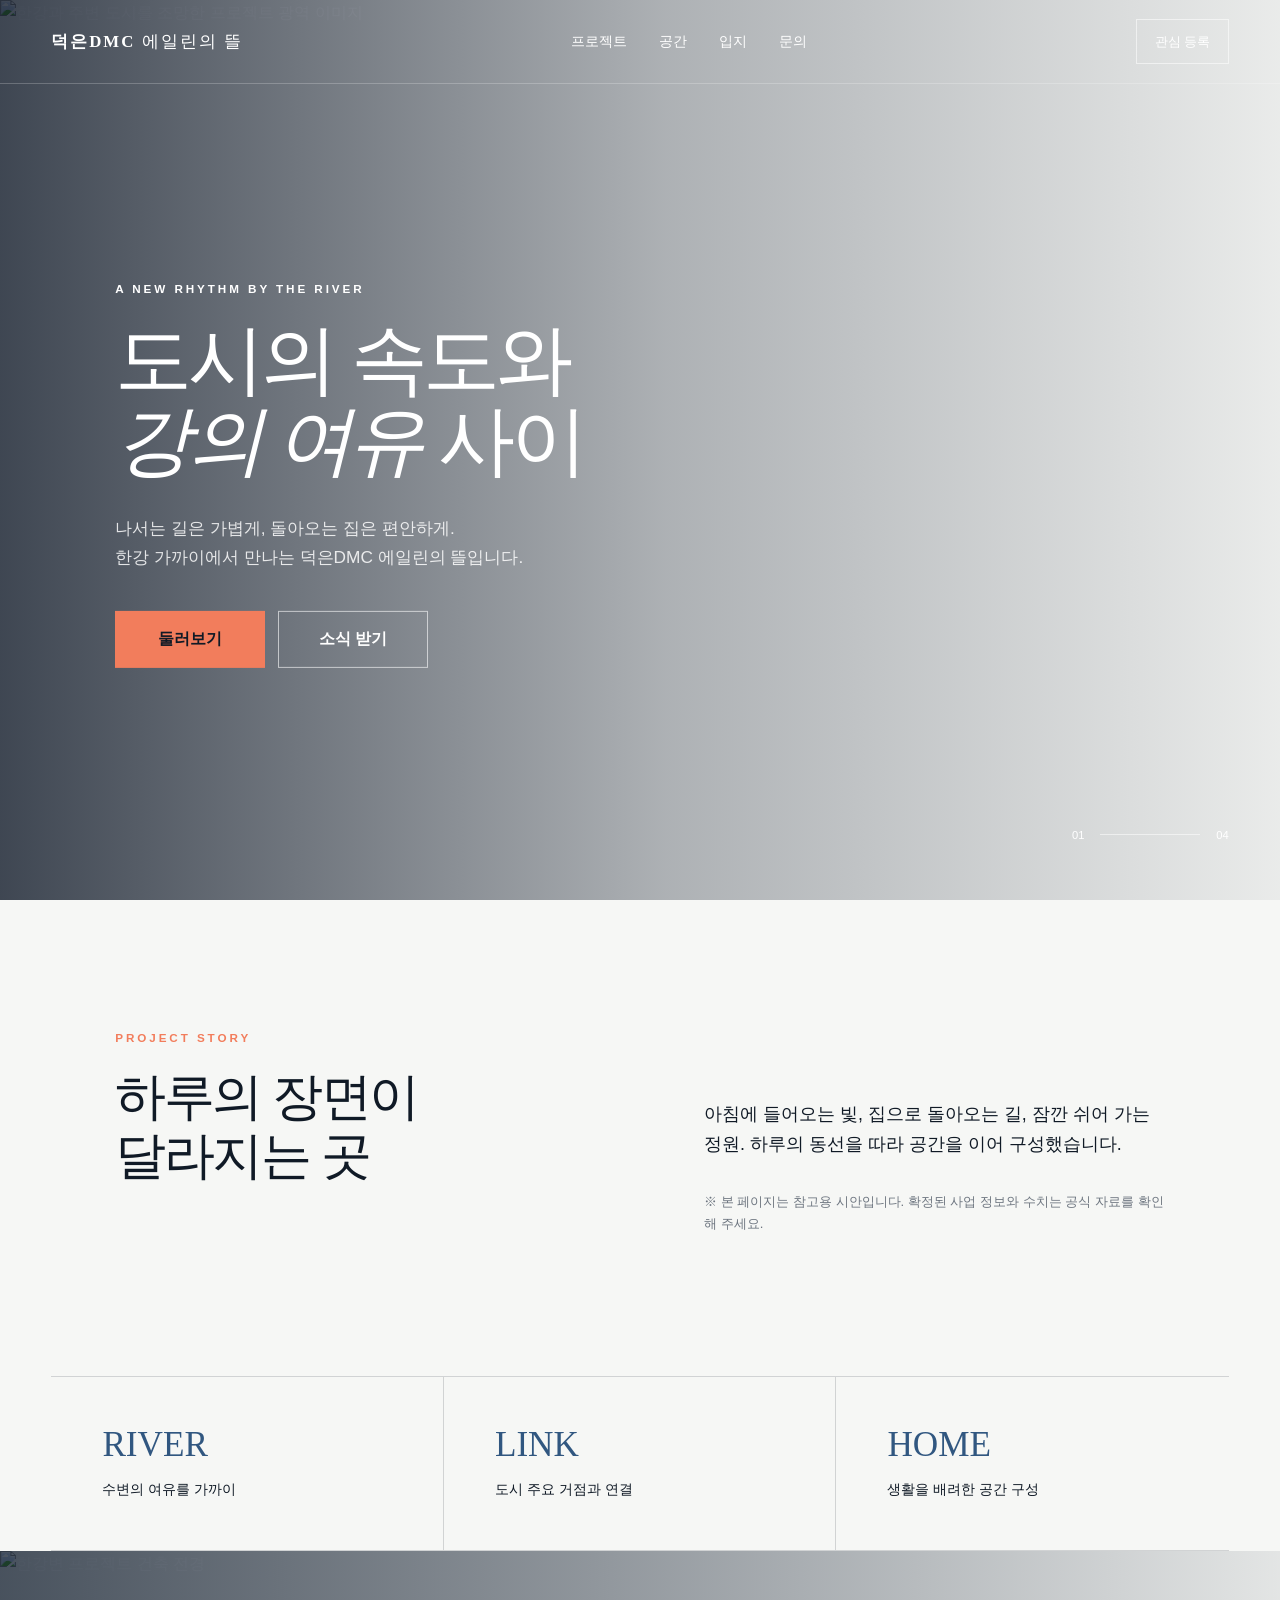
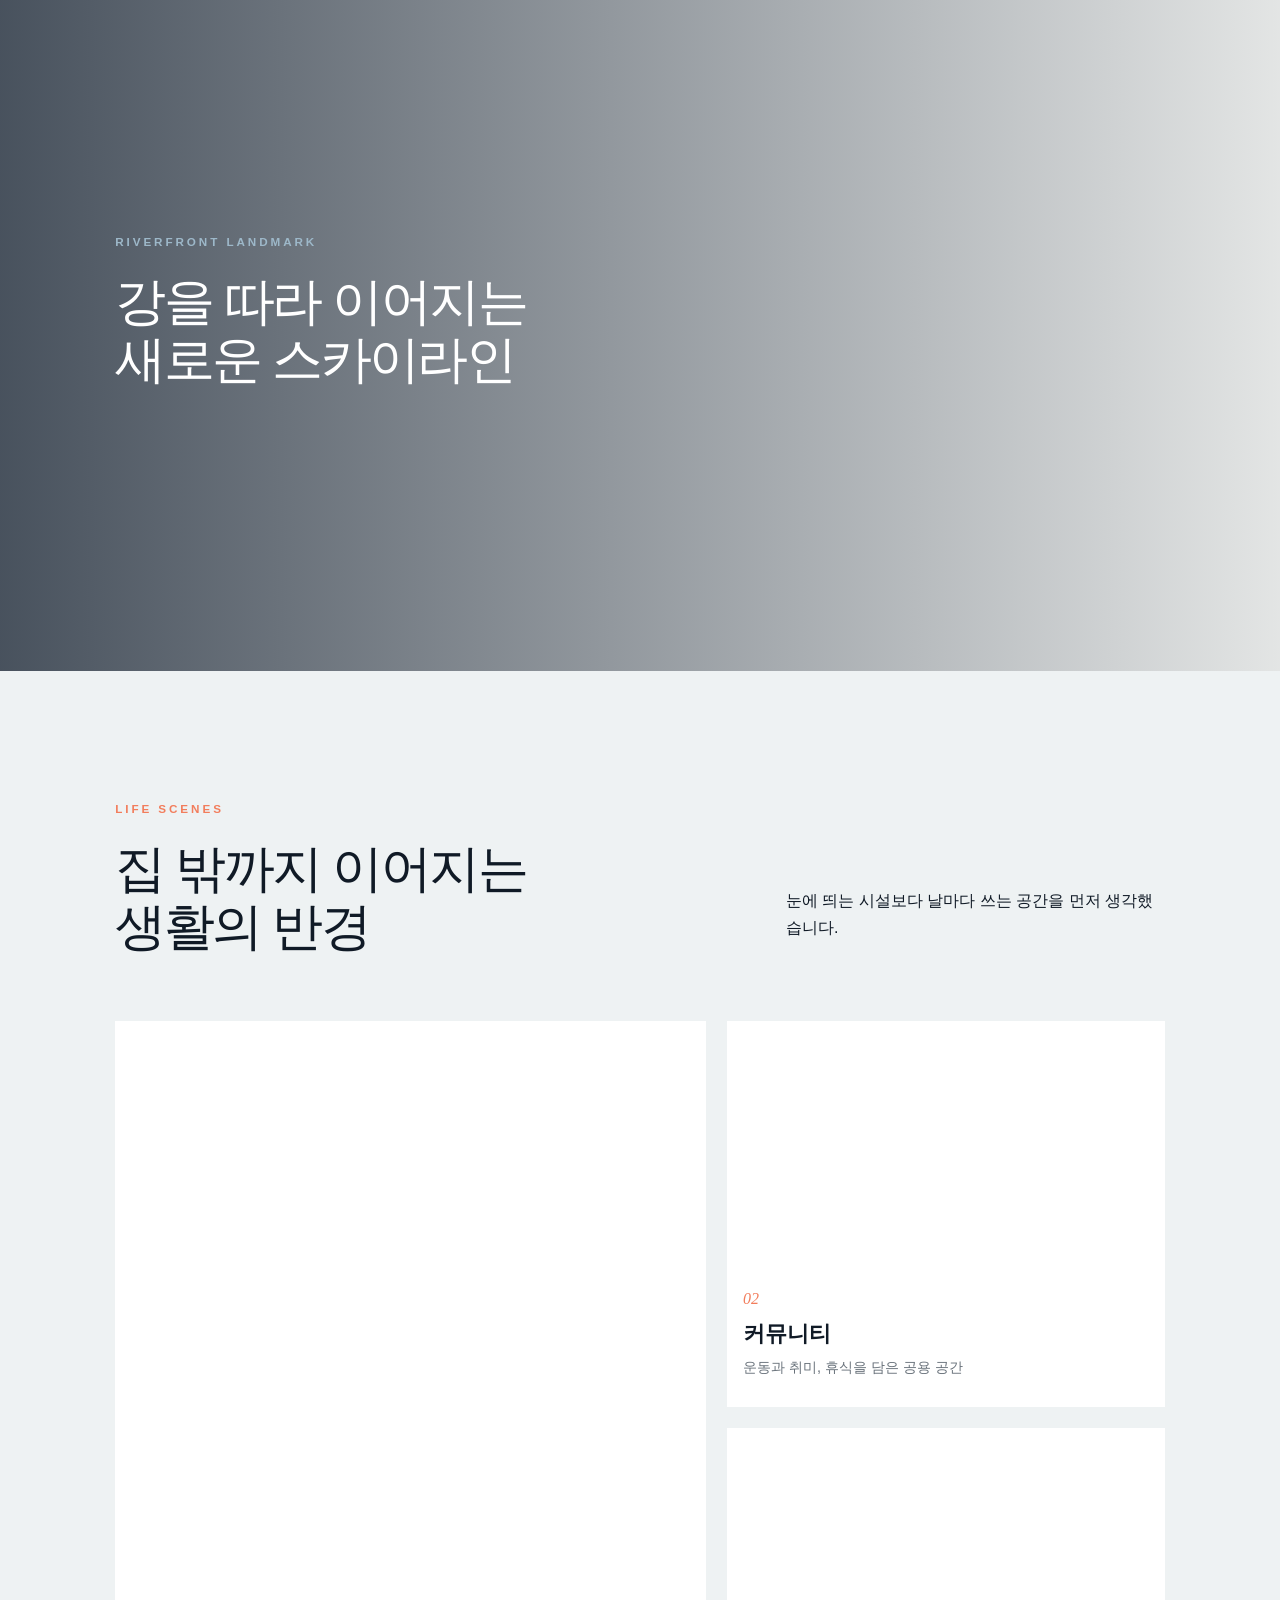
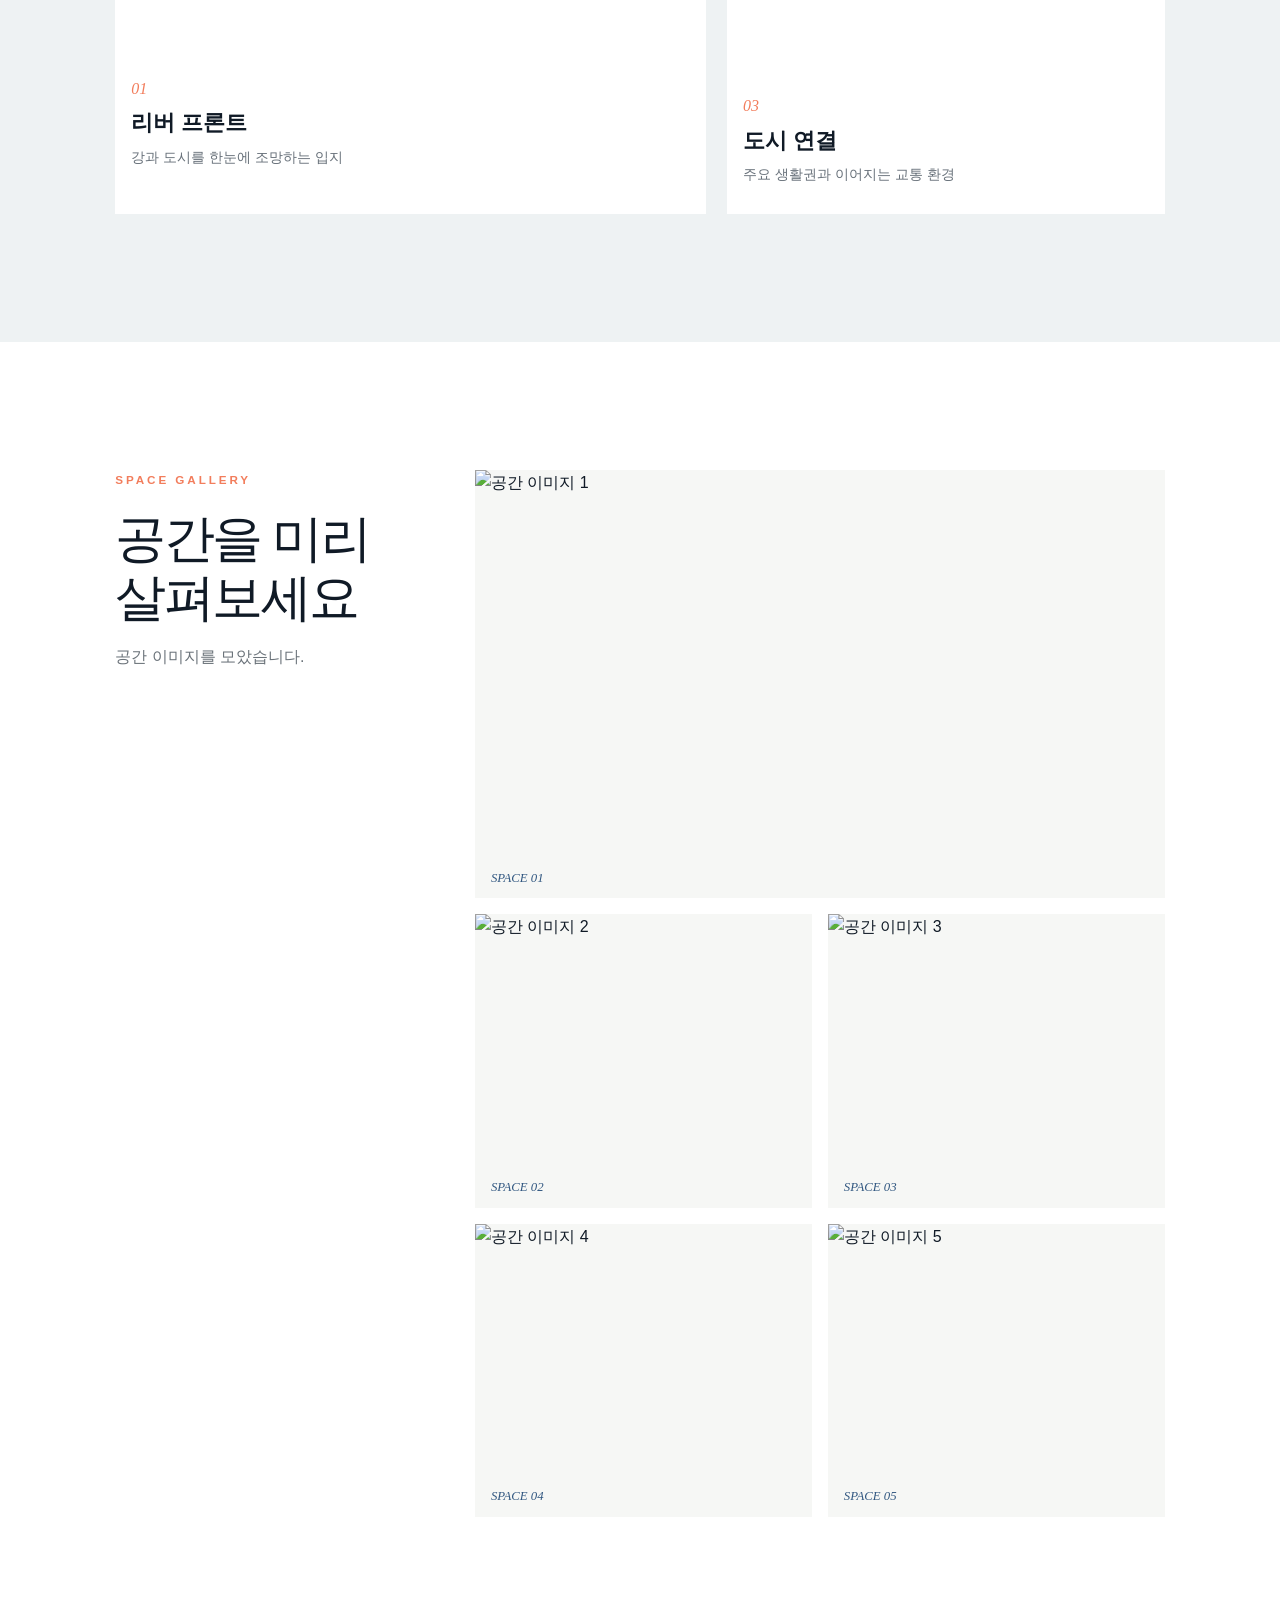
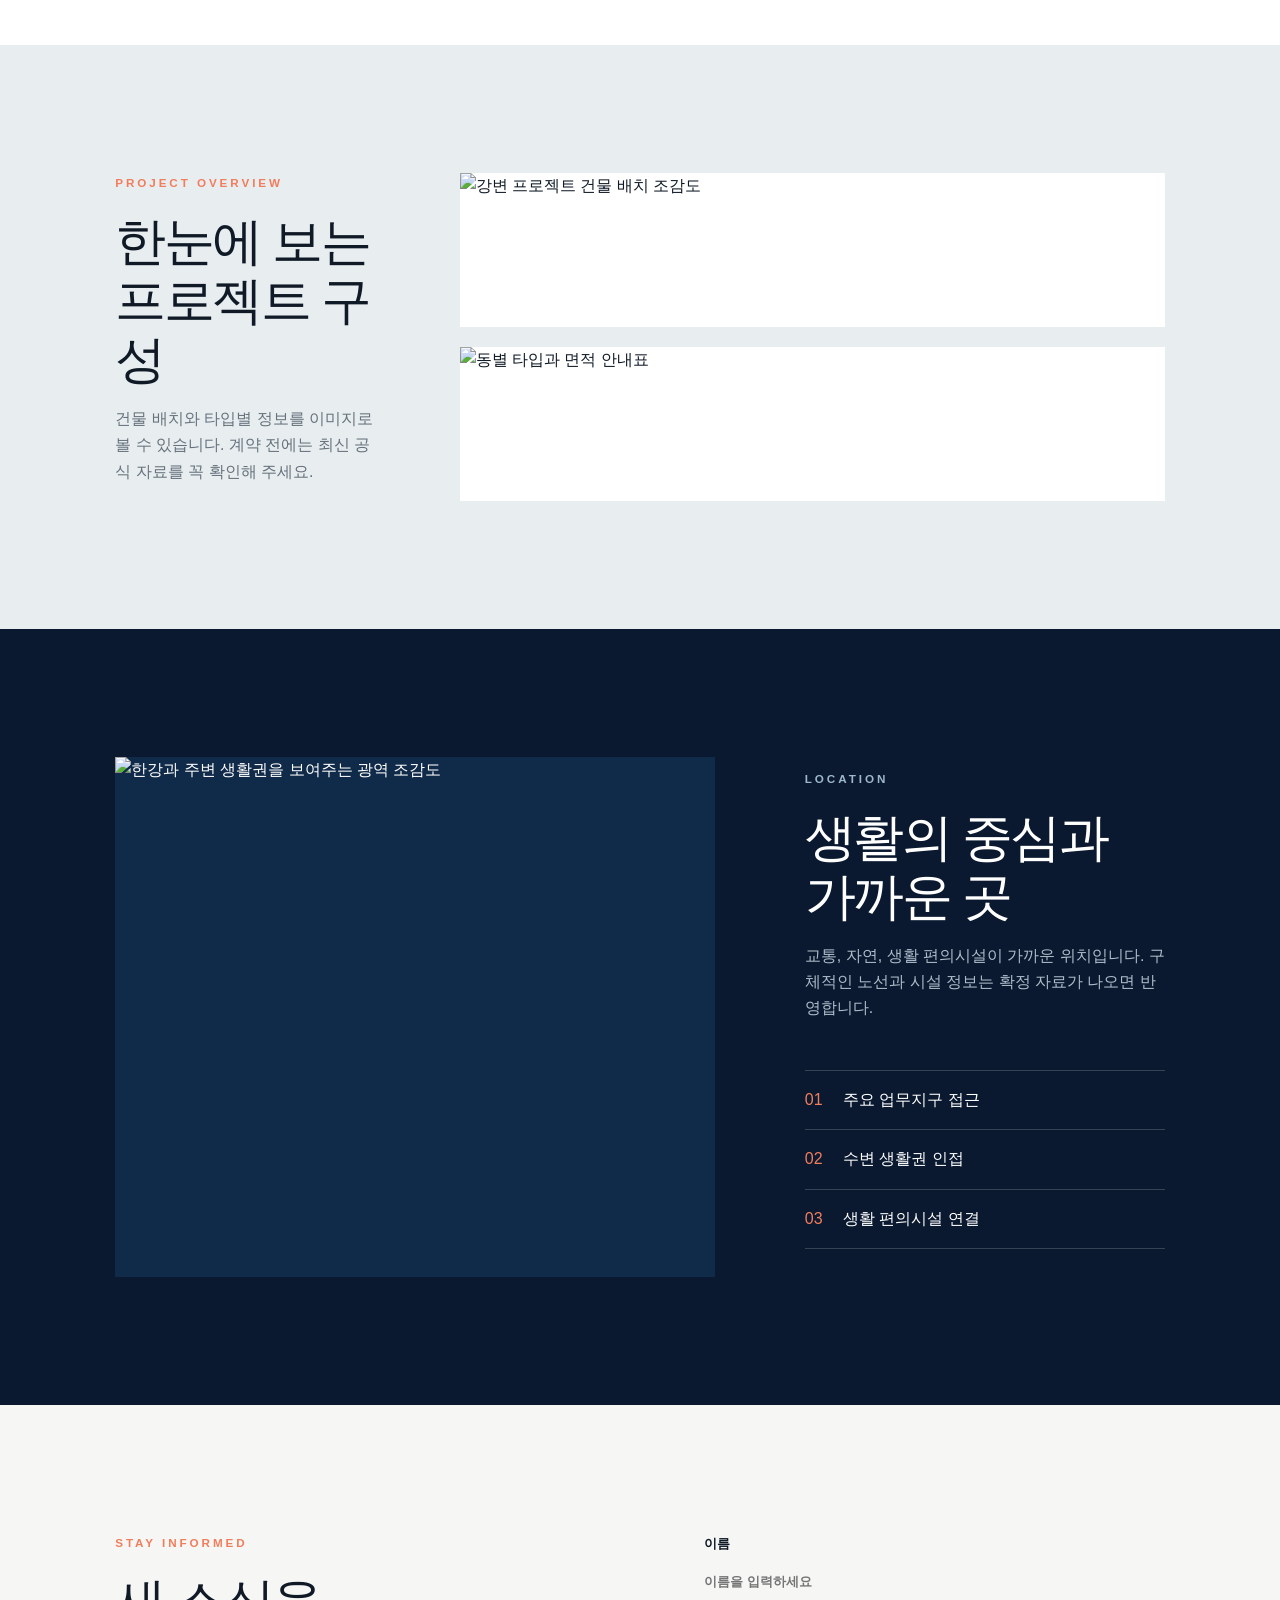
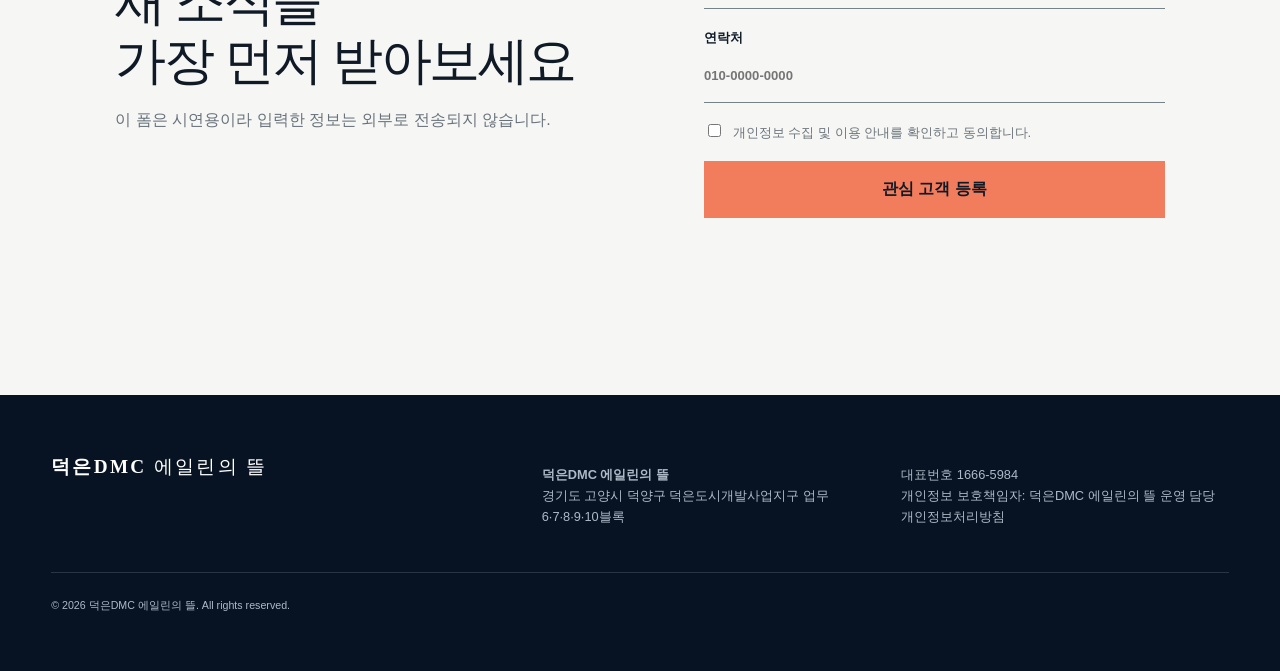
==== index.html @ 5596d7c9 "덕은DMC 에일린의 뜰 사이트 업로드" ====
<!doctype html>
<html lang="ko">
<head>
  <meta charset="utf-8">
  <meta name="viewport" content="width=device-width,initial-scale=1">
  <meta name="description" content="덕은DMC 에일린의 뜰 — 한강 앞에서 만나는 새로운 주거 일상">
  <meta property="og:title" content="덕은DMC 에일린의 뜰">
  <meta property="og:description" content="한강 앞에서 만나는 새로운 주거 일상">
  <meta property="og:image" content="assets/07/1783400530_2.슬라이드메인02.webp">
  <meta property="og:type" content="website">
  <title>덕은DMC 에일린의 뜰</title>
  <link rel="stylesheet" href="styles.css">
  <link rel="stylesheet" href="gallery.css">
</head>
<body>
  <header class="site-header">
    <a class="brand" href="#top" aria-label="처음으로"><span>덕은DMC</span> 에일린의 뜰</a>
    <button class="menu-button" aria-expanded="false" aria-controls="nav">메뉴</button>
    <nav id="nav" aria-label="주요 메뉴">
      <a href="#story">프로젝트</a><a href="#places">공간</a><a href="#location">입지</a><a href="#contact">문의</a>
    </nav>
    <a class="header-cta" href="#contact">관심 등록</a>
  </header>

  <main id="top">
    <section class="hero" aria-labelledby="hero-title">
      <img src="assets/07/1783400530_2.슬라이드메인02.webp" alt="한강과 주변 도시를 조망한 프로젝트 광역 이미지">
      <div class="hero-shade"></div>
      <div class="hero-content">
        <p class="eyebrow">A NEW RHYTHM BY THE RIVER</p>
        <h1 id="hero-title">도시의 속도와<br><em>강의 여유</em> 사이</h1>
        <p class="hero-copy">나서는 길은 가볍게, 돌아오는 집은 편안하게.<br>한강 가까이에서 만나는 덕은DMC 에일린의 뜰입니다.</p>
        <div class="hero-actions"><a class="button primary" href="#story">둘러보기</a><a class="button ghost" href="#contact">소식 받기</a></div>
      </div>
      <div class="hero-index" aria-hidden="true"><span>01</span><i></i><span>04</span></div>
    </section>

    <section id="story" class="intro section-pad">
      <div><p class="section-label">PROJECT STORY</p><h2>하루의 장면이<br>달라지는 곳</h2></div>
      <div class="intro-copy"><p>아침에 들어오는 빛, 집으로 돌아오는 길, 잠깐 쉬어 가는 정원. 하루의 동선을 따라 공간을 이어 구성했습니다.</p><p class="disclaimer">※ 본 페이지는 참고용 시안입니다. 확정된 사업 정보와 수치는 공식 자료를 확인해 주세요.</p></div>
    </section>

    <section class="stats" aria-label="프로젝트 핵심 가치">
      <article><strong>RIVER</strong><span>수변의 여유를 가까이</span></article>
      <article><strong>LINK</strong><span>도시 주요 거점과 연결</span></article>
      <article><strong>HOME</strong><span>생활을 배려한 공간 구성</span></article>
    </section>

    <section class="project-visual" aria-label="프로젝트 전경">
      <img src="assets/07/1783405571서브탑이미지.webp" alt="한강변 프로젝트 건축 전경">
      <div><p class="section-label light">RIVERFRONT LANDMARK</p><h2>강을 따라 이어지는<br>새로운 스카이라인</h2></div>
    </section>

    <section id="places" class="places section-pad">
      <div class="places-head"><div><p class="section-label">LIFE SCENES</p><h2>집 밖까지 이어지는<br>생활의 반경</h2></div><p>눈에 띄는 시설보다 날마다 쓰는 공간을 먼저 생각했습니다.</p></div>
      <div class="scene-grid">
        <article class="scene scene-large"><div class="scene-art art-one"></div><span>01</span><h3>리버 프론트</h3><p>강과 도시를 한눈에 조망하는 입지</p></article>
        <article class="scene"><div class="scene-art art-two"></div><span>02</span><h3>커뮤니티</h3><p>운동과 취미, 휴식을 담은 공용 공간</p></article>
        <article class="scene"><div class="scene-art art-three"></div><span>03</span><h3>도시 연결</h3><p>주요 생활권과 이어지는 교통 환경</p></article>
      </div>
    </section>

    <section class="gallery section-pad" aria-labelledby="gallery-title">
      <div class="gallery-title"><p class="section-label">SPACE GALLERY</p><h2 id="gallery-title">공간을 미리<br>살펴보세요</h2><p>공간 이미지를 모았습니다.</p></div>
      <div class="gallery-track">
        <figure><img src="assets/07/1783405256_1.00.webp" alt="공간 이미지 1"><figcaption>SPACE 01</figcaption></figure>
        <figure><img src="assets/07/1783405256_2.01.webp" alt="공간 이미지 2"><figcaption>SPACE 02</figcaption></figure>
        <figure><img src="assets/07/1783405256_3.02.webp" alt="공간 이미지 3"><figcaption>SPACE 03</figcaption></figure>
        <figure><img src="assets/07/1783405257_4.03.webp" alt="공간 이미지 4"><figcaption>SPACE 04</figcaption></figure>
        <figure><img src="assets/07/1783405257_5.04.webp" alt="공간 이미지 5"><figcaption>SPACE 05</figcaption></figure>
      </div>
    </section>

    <section class="overview section-pad" aria-labelledby="overview-title">
      <div class="overview-copy"><p class="section-label">PROJECT OVERVIEW</p><h2 id="overview-title">한눈에 보는<br>프로젝트 구성</h2><p>건물 배치와 타입별 정보를 이미지로 볼 수 있습니다. 계약 전에는 최신 공식 자료를 꼭 확인해 주세요.</p></div>
      <div class="overview-images"><img src="assets/07/1783401132_1.사업개요.webp" alt="강변 프로젝트 건물 배치 조감도"><img src="assets/07/1783401680_2.사업개요1.webp" alt="동별 타입과 면적 안내표"></div>
    </section>

    <section id="location" class="location section-pad">
      <div class="map-art location-photo"><img src="assets/07/1783405372_1.관심고객등록.webp" alt="한강과 주변 생활권을 보여주는 광역 조감도"></div>
      <div class="location-copy"><p class="section-label light">LOCATION</p><h2>생활의 중심과<br>가까운 곳</h2><p>교통, 자연, 생활 편의시설이 가까운 위치입니다. 구체적인 노선과 시설 정보는 확정 자료가 나오면 반영합니다.</p><ul><li><span>01</span> 주요 업무지구 접근</li><li><span>02</span> 수변 생활권 인접</li><li><span>03</span> 생활 편의시설 연결</li></ul></div>
    </section>

    <section id="contact" class="contact section-pad">
      <div><p class="section-label">STAY INFORMED</p><h2>새 소식을<br>가장 먼저 받아보세요</h2><p>이 폼은 시연용이라 입력한 정보는 외부로 전송되지 않습니다.</p></div>
      <form id="interest-form"><label>이름<input name="name" autocomplete="name" placeholder="이름을 입력하세요" required></label><label>연락처<input name="phone" inputmode="tel" autocomplete="tel" placeholder="010-0000-0000" required></label><label class="agree"><input type="checkbox" required> <a href="privacy.html" target="_blank" rel="noopener">개인정보 수집 및 이용 안내</a>를 확인하고 동의합니다.</label><button class="button primary" type="submit">관심 고객 등록</button><p id="form-message" role="status"></p></form>
    </section>
  </main>

  <footer><a class="brand" href="#top"><span>덕은DMC</span> 에일린의 뜰</a><p><b data-project></b><br><span data-address></span></p><p>대표번호 <a data-phone-link href="tel:16665984"><span data-phone></span></a><br>개인정보 보호책임자: <span data-privacy-manager></span><br><a href="privacy.html">개인정보처리방침</a></p><small>© 2026 <span data-project></span>. All rights reserved.</small></footer>
  <script src="config.js"></script><script src="app.js"></script>
</body>
</html>
---- styles.css ----
:root{--navy:#0a1930;--ink:#101a26;--blue:#315780;--sky:#dce9f1;--coral:#f27d5c;--paper:#f6f7f5;--line:rgba(16,26,38,.16)}*{box-sizing:border-box}html{scroll-behavior:smooth}body{margin:0;color:var(--ink);background:var(--paper);font-family:"Pretendard","Noto Sans KR",Arial,sans-serif;line-height:1.65}a{color:inherit;text-decoration:none}.site-header{position:fixed;z-index:20;top:0;left:0;width:100%;height:84px;padding:0 4vw;display:flex;align-items:center;gap:3rem;color:white;border-bottom:1px solid rgba(255,255,255,.22);transition:.3s}.site-header.scrolled{height:68px;background:rgba(10,25,48,.94);backdrop-filter:blur(12px)}.brand{font-family:Georgia,serif;font-size:1.05rem;letter-spacing:.12em}.brand span{font-weight:700}.site-header nav{display:flex;gap:2rem;margin:auto}.site-header nav a{font-size:.88rem}.header-cta{border:1px solid rgba(255,255,255,.55);padding:.65rem 1.1rem;font-size:.82rem}.menu-button{display:none;background:none;border:1px solid white;color:white;padding:.5rem .7rem}.hero{position:relative;min-height:760px;height:100vh;color:white;overflow:hidden}.hero>img{position:absolute;width:100%;height:100%;object-fit:cover}.hero-shade{position:absolute;inset:0;background:linear-gradient(90deg,rgba(5,15,31,.76) 0%,rgba(5,15,31,.3) 52%,rgba(5,15,31,.05) 100%)}.hero-content{position:absolute;left:9vw;top:50%;transform:translateY(-44%);max-width:680px}.eyebrow,.section-label{font-size:.73rem;letter-spacing:.25em;font-weight:700;margin:0 0 1.3rem}.hero h1{font-size:clamp(3.4rem,6vw,7.2rem);line-height:1.05;letter-spacing:-.055em;margin:0;font-weight:300}.hero h1 em{font-family:Georgia,serif;font-weight:400}.hero-copy{font-size:1.08rem;margin:2rem 0 2.5rem;color:rgba(255,255,255,.84)}.hero-actions{display:flex;gap:.8rem}.button{display:inline-flex;justify-content:center;align-items:center;min-width:150px;padding:.88rem 1.3rem;border:1px solid transparent;font:inherit;font-weight:700;cursor:pointer}.button.primary{background:var(--coral);color:#101a26}.button.ghost{border-color:rgba(255,255,255,.6)}.hero-index{position:absolute;bottom:3.5rem;right:4vw;display:flex;align-items:center;gap:1rem;font-size:.7rem}.hero-index i{width:100px;height:1px;background:rgba(255,255,255,.55)}.section-pad{padding:8rem 9vw}.intro{display:grid;grid-template-columns:1fr 1fr;gap:10vw}.section-label{color:var(--coral)}h2{font-size:clamp(2.5rem,4vw,5rem);letter-spacing:-.05em;line-height:1.15;margin:0;font-weight:500}.intro-copy{padding-top:3.4rem;font-size:1.12rem;max-width:580px}.disclaimer{margin-top:2rem;color:#6e7680;font-size:.82rem}.stats{display:grid;grid-template-columns:repeat(3,1fr);margin:0 4vw;border-top:1px solid var(--line);border-bottom:1px solid var(--line)}.stats article{padding:3rem 4vw;border-right:1px solid var(--line)}.stats article:last-child{border:0}.stats strong{display:block;font:2.2rem Georgia,serif;color:var(--blue);margin-bottom:.7rem}.stats span{font-size:.9rem}.places{background:#eef2f3}.places-head{display:grid;grid-template-columns:1.2fr .8fr;gap:8vw;align-items:end}.places-head>p{max-width:480px}.scene-grid{display:grid;grid-template-columns:1.35fr 1fr;gap:1.3rem;margin-top:4rem}.scene{background:white;padding:1rem 1rem 1.7rem}.scene-large{grid-row:span 2}.scene-art{min-height:230px;margin-bottom:1.2rem;background:#ccd9de}.scene-large .scene-art{height:calc(100% - 130px);min-height:500px}.art-one{background:linear-gradient(145deg,transparent 35%,rgba(242,125,92,.7) 36% 42%,transparent 43%),linear-gradient(25deg,#173553 0 40%,#b9d4df 41% 68%,#eef2ee 69%)}.art-two{background:radial-gradient(circle at 70% 40%,#e7b777 0 8%,transparent 9%),linear-gradient(140deg,#153748 0 36%,#88a795 37% 68%,#d4e0d8 69%)}.art-three{background:linear-gradient(35deg,#bdcbc6 0 24%,#f27d5c 25% 34%,#25445f 35% 69%,#d7e2e5 70%)}.scene span{font:italic 1rem Georgia,serif;color:var(--coral)}.scene h3{font-size:1.4rem;margin:.2rem 0}.scene p{margin:0;color:#68717a;font-size:.9rem}.location{display:grid;grid-template-columns:1.25fr .75fr;gap:7vw;background:var(--navy);color:white;min-height:700px}.map-art{position:relative;min-height:520px;background:#102a49;overflow:hidden}.river{position:absolute;left:-15%;top:29%;width:130%;height:34%;background:#315879;transform:rotate(-8deg);border-top:1px solid #6f92aa;border-bottom:1px solid #6f92aa}.road{position:absolute;width:120%;height:5px;background:#778a96;box-shadow:0 0 0 8px rgba(255,255,255,.04)}.r1{top:28%;left:-10%;transform:rotate(31deg)}.r2{top:75%;left:-10%;transform:rotate(-20deg)}.pin{position:absolute;top:47%;left:53%;display:flex;align-items:center;gap:.8rem}.pin b{width:22px;height:22px;border:6px solid var(--coral);border-radius:50%;box-shadow:0 0 0 8px rgba(242,125,92,.25)}.pin span{font-size:.65rem;letter-spacing:.12em}.section-label.light{color:#9db8c9}.location-copy{align-self:center}.location-copy>p{color:#aebdca}.location-copy ul{list-style:none;padding:0;margin-top:3rem;border-top:1px solid rgba(255,255,255,.18)}.location-copy li{padding:1rem 0;border-bottom:1px solid rgba(255,255,255,.18)}.location-copy li span{color:var(--coral);margin-right:1rem}.contact{display:grid;grid-template-columns:1fr 1fr;gap:10vw}.contact>div>p:last-child{color:#68717a}.contact form{display:grid;gap:1.1rem}.contact label{font-size:.82rem;font-weight:700}.contact input:not([type=checkbox]){display:block;width:100%;padding:1rem 0;border:0;border-bottom:1px solid #77818a;background:transparent;font:inherit}.agree{font-weight:400!important;color:#6b737a}.agree input{margin-right:.5rem}#form-message{color:var(--blue);font-weight:700}footer{padding:3.5rem 4vw;background:#071323;color:#aeb9c7;display:grid;grid-template-columns:1.4fr 1fr 1fr;gap:2rem;align-items:start;font-size:.8rem}footer .brand{color:white;font-size:1.2rem}footer small{grid-column:1/-1;border-top:1px solid rgba(255,255,255,.14);padding-top:1.5rem}@media(max-width:820px){.site-header{height:68px}.site-header nav{display:none;position:absolute;top:68px;left:0;width:100%;padding:1rem 4vw;background:var(--navy);flex-direction:column}.site-header nav.open{display:flex}.menu-button{display:block;margin-left:auto}.header-cta{display:none}.hero{min-height:680px}.hero-content{left:6vw;right:6vw}.hero h1{font-size:3.25rem}.section-pad{padding:5rem 6vw}.intro,.places-head,.location,.contact{grid-template-columns:1fr}.stats{grid-template-columns:1fr}.stats article{border-right:0;border-bottom:1px solid var(--line)}.scene-grid{grid-template-columns:1fr}.scene-large .scene-art{min-height:300px}.map-art{min-height:400px}.location-copy{padding-top:1rem}footer{grid-template-columns:1fr}.hero-index{display:none}}
---- gallery.css ----
.art-one{background:url('assets/07/1783402492_3.0한강조망.webp') center/cover}
.art-two{background:url('assets/07/1783403972_1.커뮤니티.webp') center/cover}
.art-three{background:url('assets/07/1783404672_1.교통인프라.webp') center/cover}
.gallery{display:grid;grid-template-columns:.6fr 1.4fr;gap:5vw;background:#fff}
.gallery-title{position:sticky;top:110px;align-self:start}
.gallery-title>p:last-child{color:#6b737a}
.gallery-track{display:grid;grid-template-columns:1fr 1fr;gap:1rem}
.gallery-track figure{margin:0;background:var(--paper);overflow:hidden}
.gallery-track figure:first-child{grid-column:1/-1}
.gallery-track img{display:block;width:100%;aspect-ratio:4/3;object-fit:cover;transition:transform .6s ease}
.gallery-track figure:first-child img{aspect-ratio:16/9}
.gallery-track figure:hover img{transform:scale(1.025)}
.gallery-track figcaption{padding:.8rem 1rem;font:italic .8rem Georgia,serif;color:var(--blue)}
@media(max-width:820px){.gallery{grid-template-columns:1fr}.gallery-title{position:static}.gallery-track{grid-template-columns:1fr}.gallery-track figure:first-child{grid-column:auto}}
.project-visual{position:relative;height:min(62vw,720px);min-height:420px;overflow:hidden;color:#fff}
.project-visual:after{content:"";position:absolute;inset:0;background:linear-gradient(90deg,rgba(5,18,35,.72),rgba(5,18,35,.08))}
.project-visual>img{width:100%;height:100%;object-fit:cover}
.project-visual>div{position:absolute;z-index:1;left:9vw;top:50%;transform:translateY(-50%)}
.overview{display:grid;grid-template-columns:.55fr 1.45fr;gap:6vw;background:#e8edf0}
.overview-copy{align-self:start;position:sticky;top:110px}.overview-copy>p:last-child{color:#66727c}
.overview-images{display:grid;gap:1.2rem}.overview-images img{display:block;width:100%;height:auto;background:#fff}
.location-photo{background:#102a49}.location-photo img{width:100%;height:100%;object-fit:cover}
@media(max-width:820px){.project-visual{min-height:500px}.project-visual>img{object-position:64% center}.project-visual>div{left:6vw}.overview{grid-template-columns:1fr}.overview-copy{position:static}}
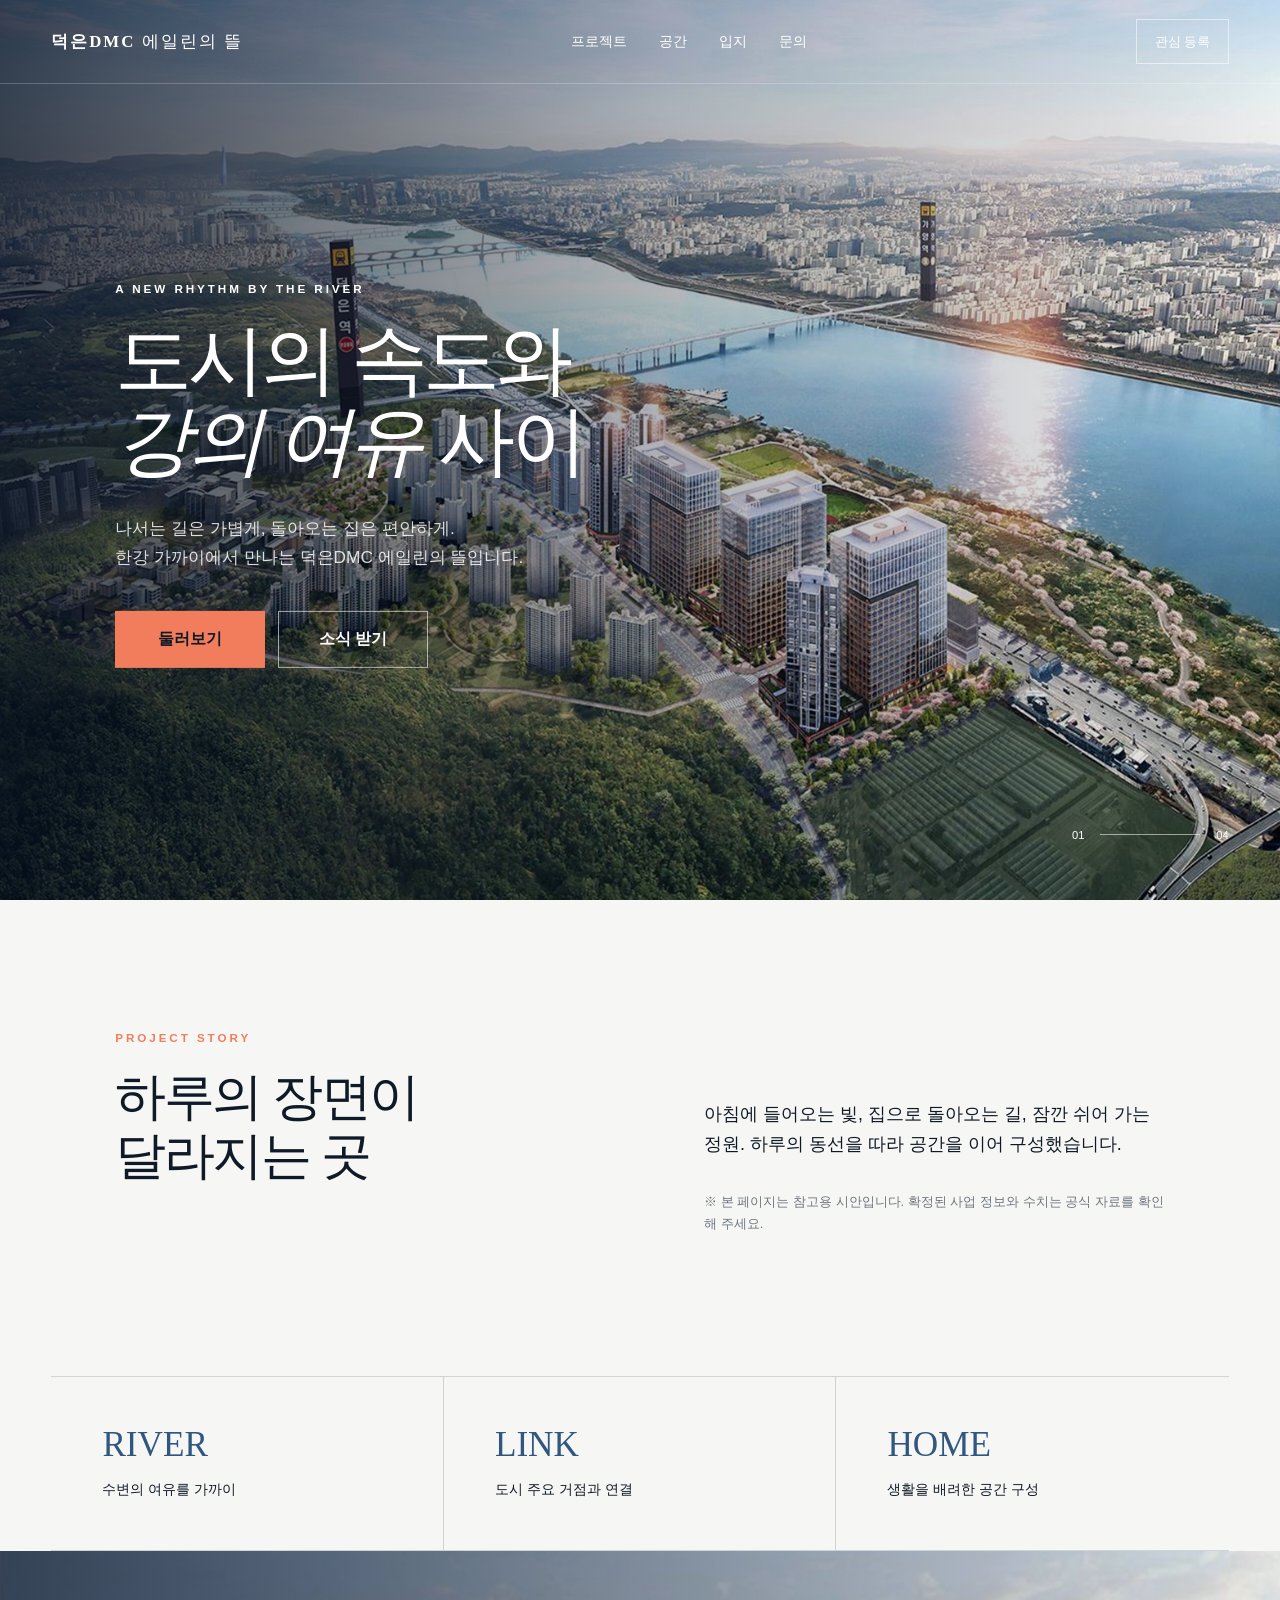
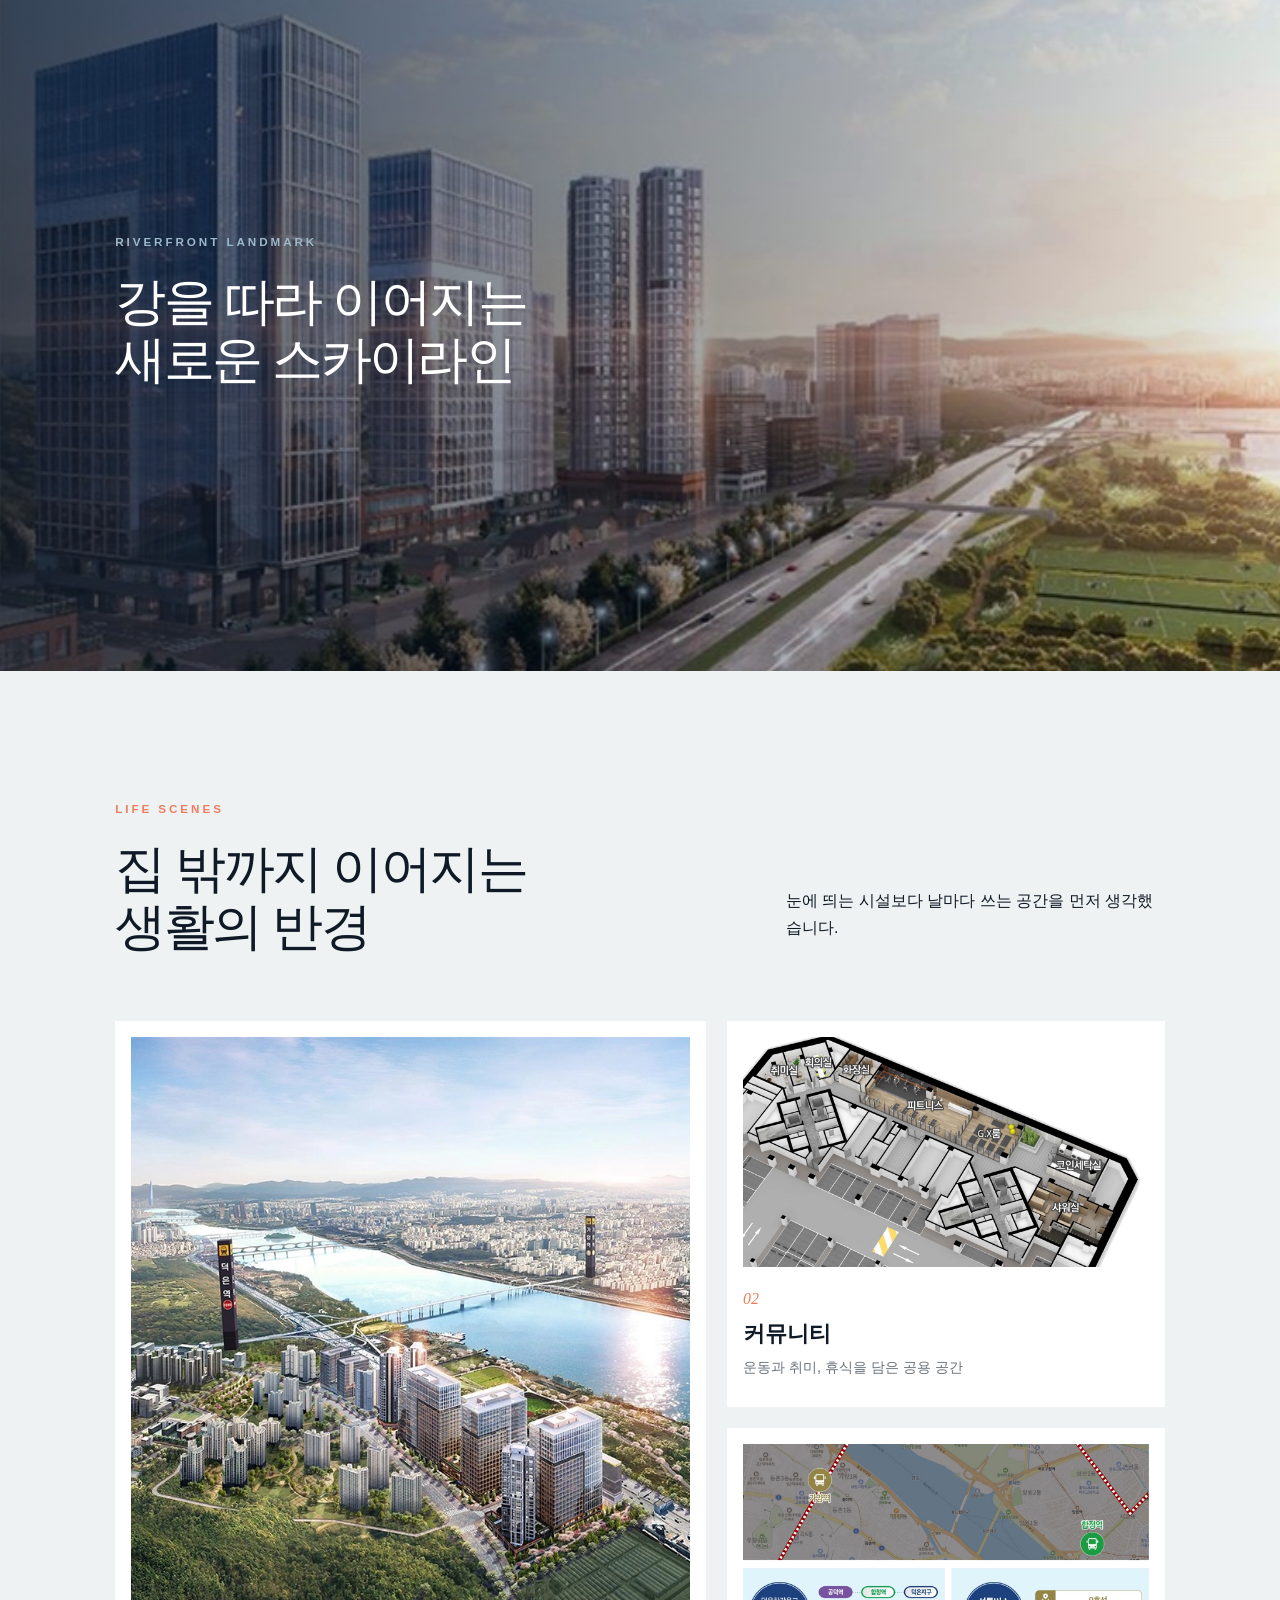
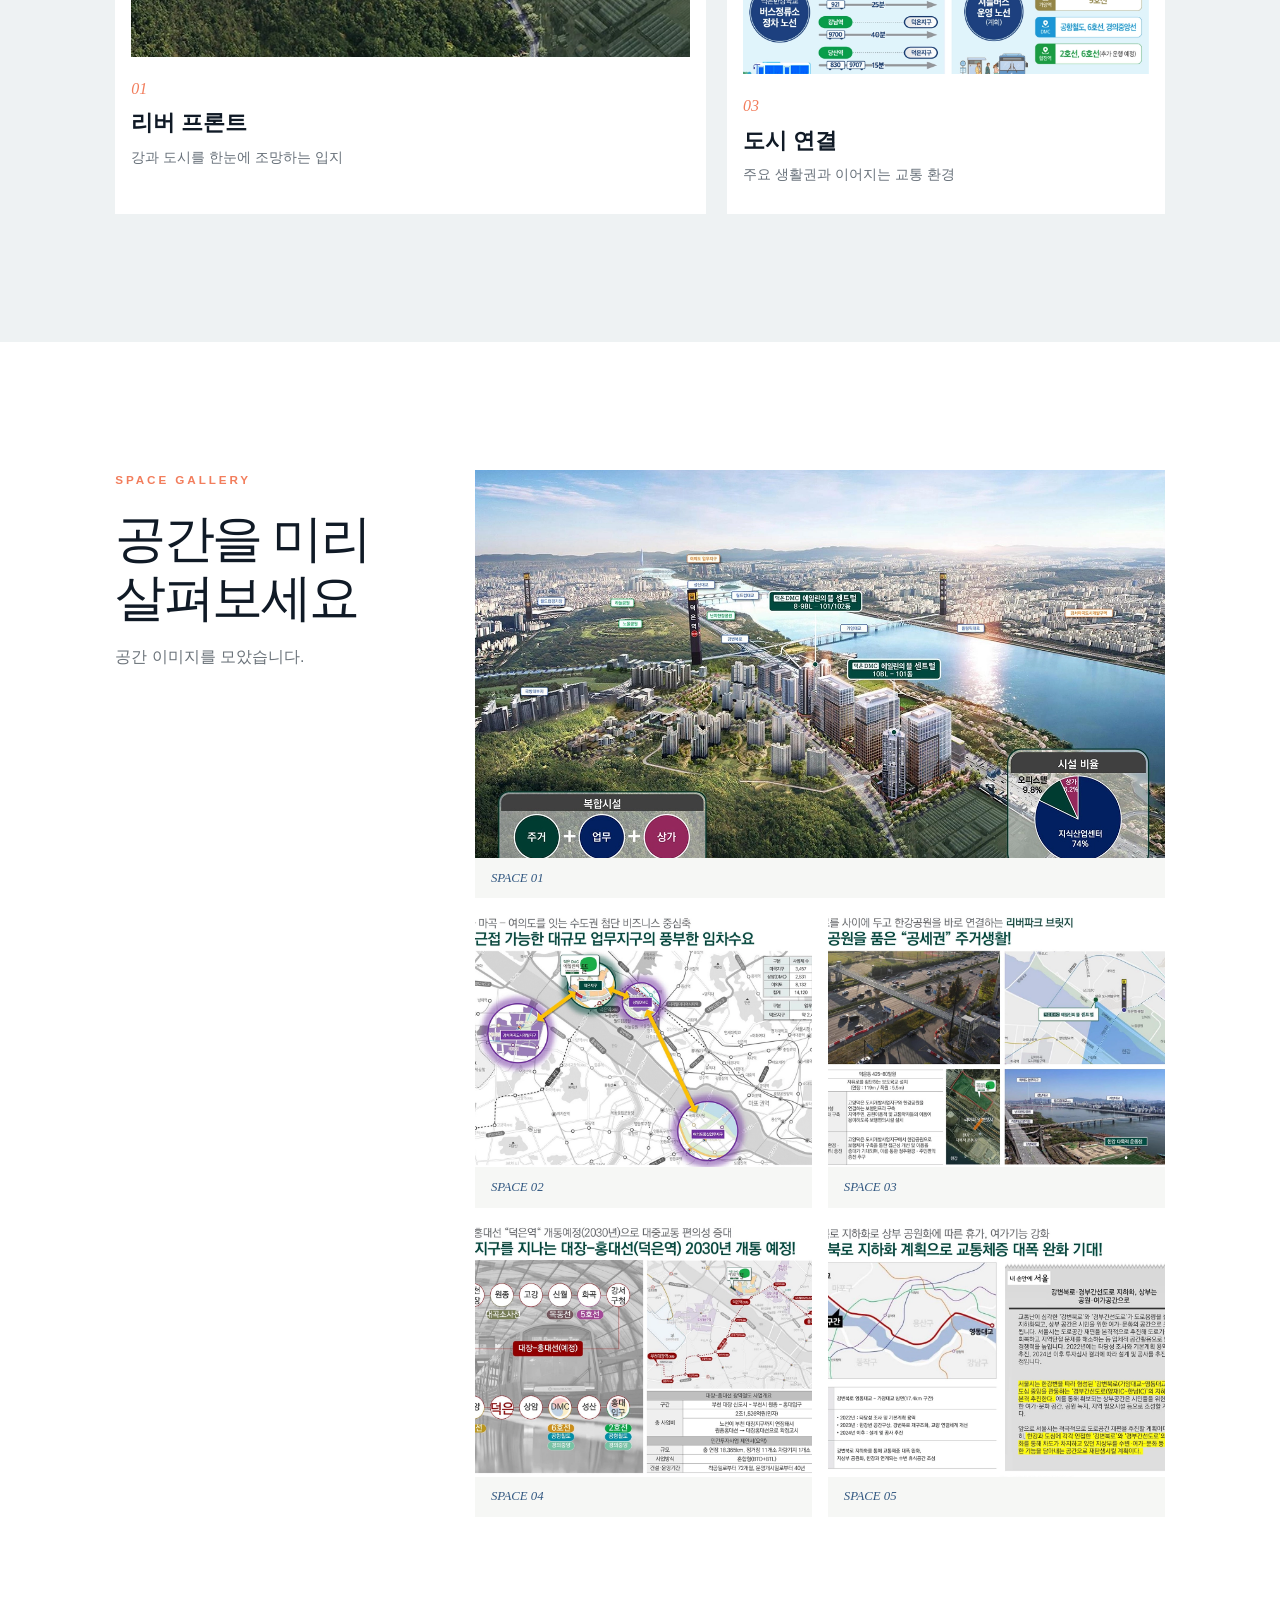
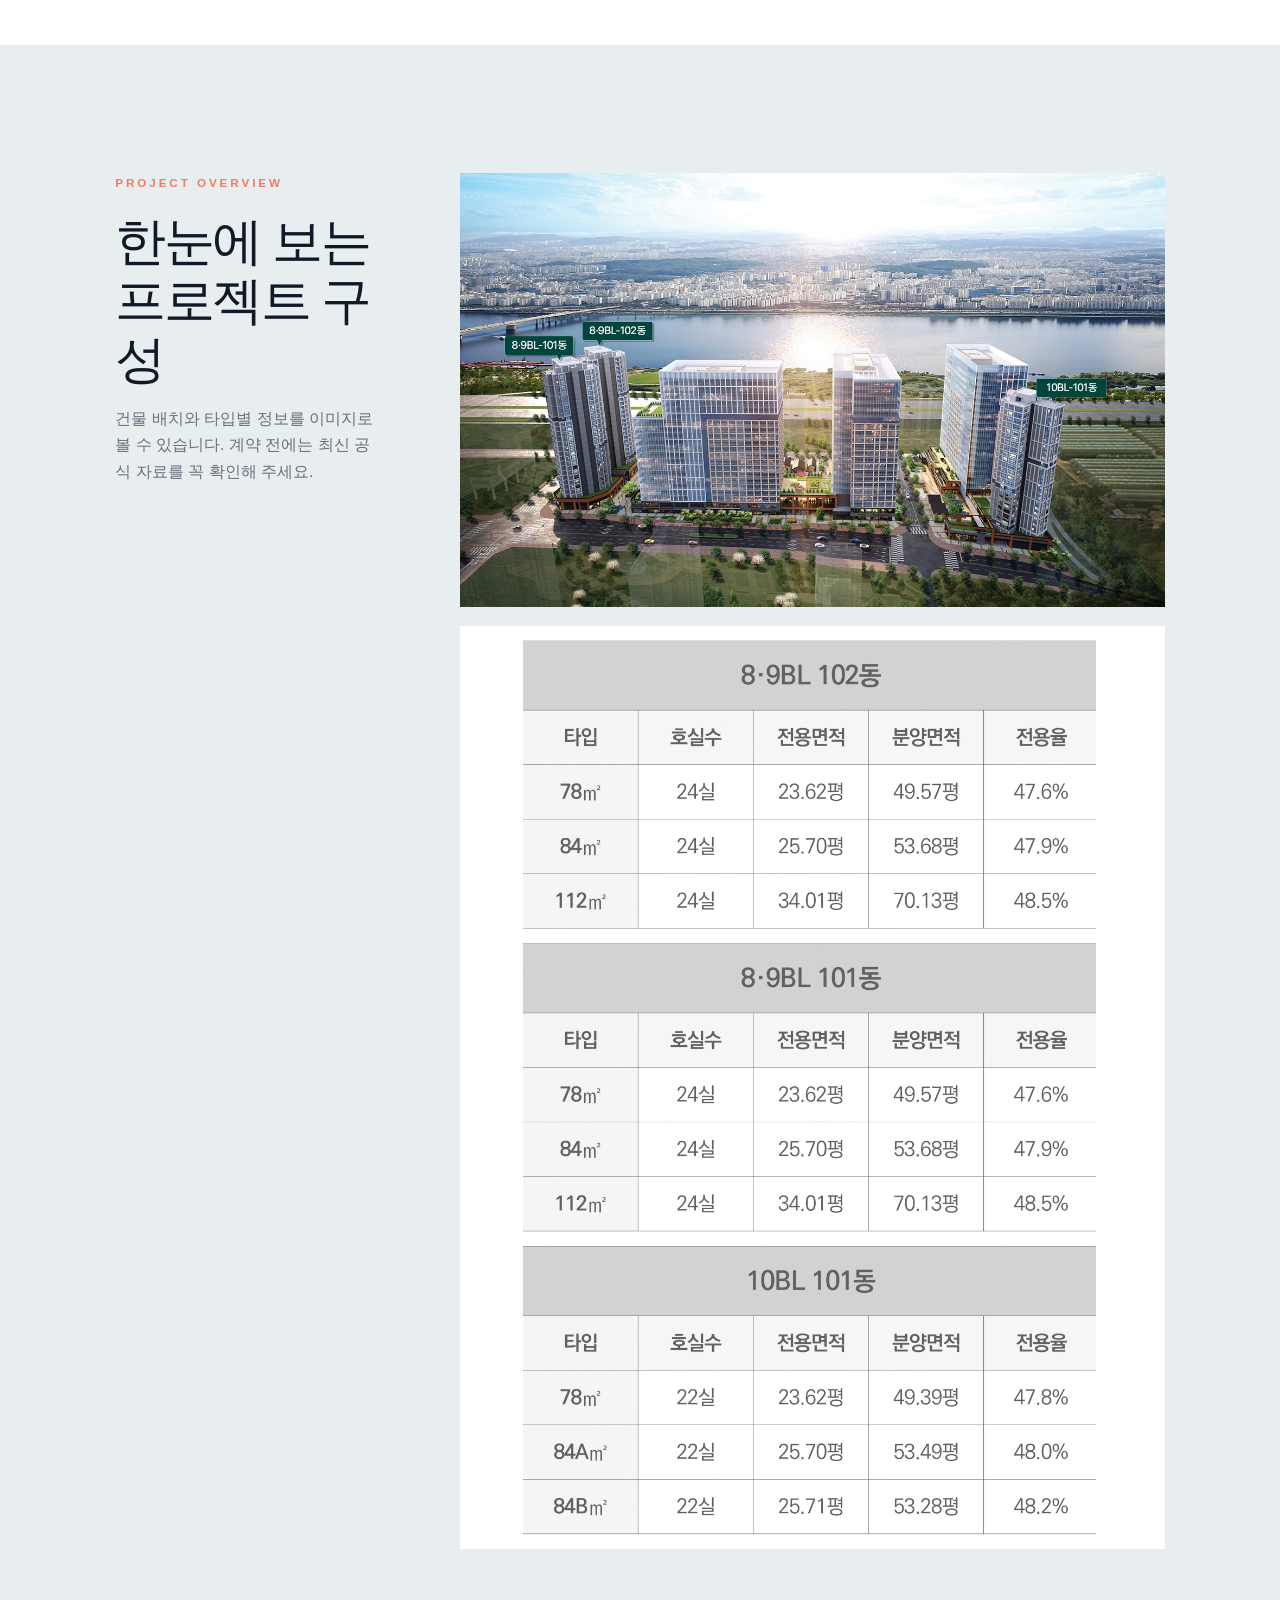
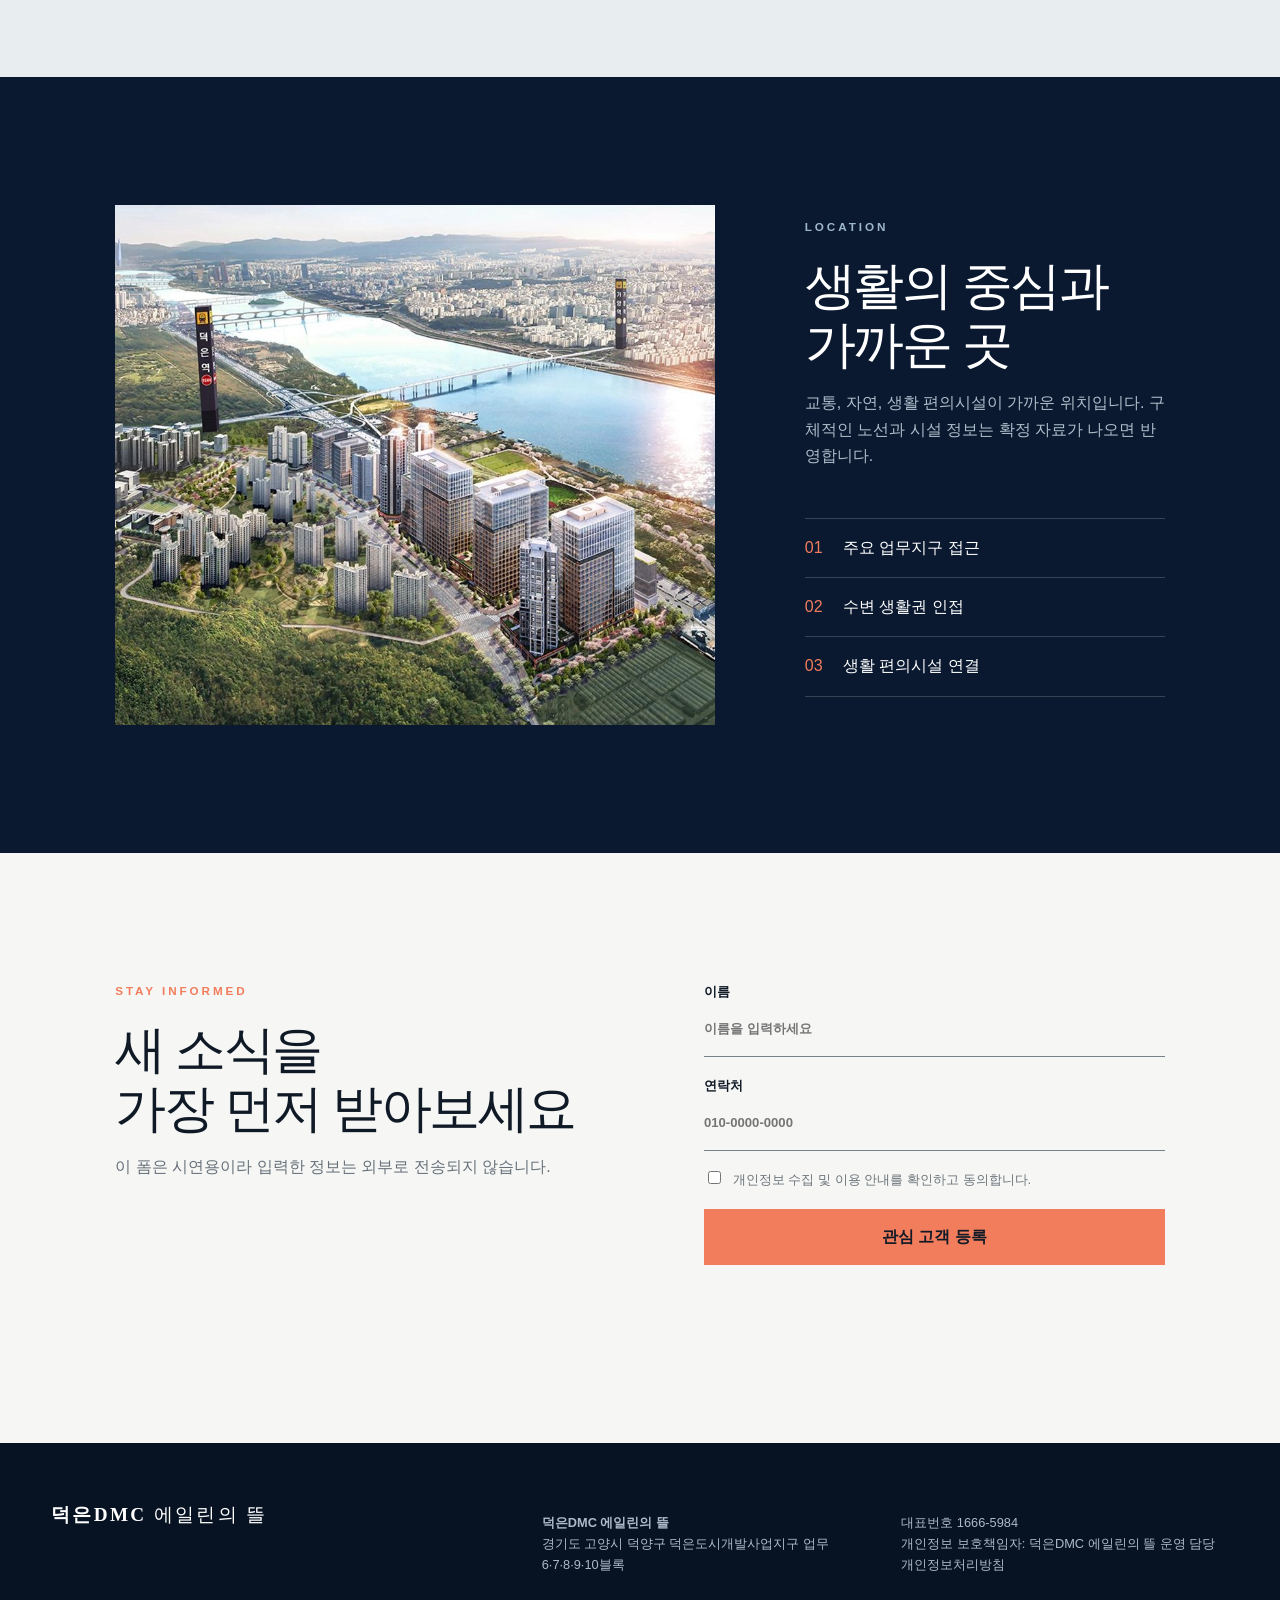
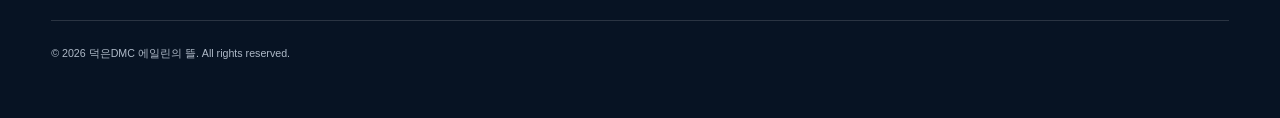
==== commit 47ebe835: "에셋 경로를 저장소 루트 기준으로 수정" ====
--- a/index.html
+++ b/index.html
@@ -6,7 +6,7 @@
   <meta name="description" content="덕은DMC 에일린의 뜰 — 한강 앞에서 만나는 새로운 주거 일상">
   <meta property="og:title" content="덕은DMC 에일린의 뜰">
   <meta property="og:description" content="한강 앞에서 만나는 새로운 주거 일상">
-  <meta property="og:image" content="assets/07/1783400530_2.슬라이드메인02.webp">
+  <meta property="og:image" content="1783400530_2.슬라이드메인02.webp">
   <meta property="og:type" content="website">
   <title>덕은DMC 에일린의 뜰</title>
   <link rel="stylesheet" href="styles.css">
@@ -24,7 +24,7 @@
 
   <main id="top">
     <section class="hero" aria-labelledby="hero-title">
-      <img src="assets/07/1783400530_2.슬라이드메인02.webp" alt="한강과 주변 도시를 조망한 프로젝트 광역 이미지">
+      <img src="1783400530_2.슬라이드메인02.webp" alt="한강과 주변 도시를 조망한 프로젝트 광역 이미지">
       <div class="hero-shade"></div>
       <div class="hero-content">
         <p class="eyebrow">A NEW RHYTHM BY THE RIVER</p>
@@ -47,7 +47,7 @@
     </section>
 
     <section class="project-visual" aria-label="프로젝트 전경">
-      <img src="assets/07/1783405571서브탑이미지.webp" alt="한강변 프로젝트 건축 전경">
+      <img src="1783405571서브탑이미지.webp" alt="한강변 프로젝트 건축 전경">
       <div><p class="section-label light">RIVERFRONT LANDMARK</p><h2>강을 따라 이어지는<br>새로운 스카이라인</h2></div>
     </section>
 
@@ -63,21 +63,21 @@
     <section class="gallery section-pad" aria-labelledby="gallery-title">
       <div class="gallery-title"><p class="section-label">SPACE GALLERY</p><h2 id="gallery-title">공간을 미리<br>살펴보세요</h2><p>공간 이미지를 모았습니다.</p></div>
       <div class="gallery-track">
-        <figure><img src="assets/07/1783405256_1.00.webp" alt="공간 이미지 1"><figcaption>SPACE 01</figcaption></figure>
-        <figure><img src="assets/07/1783405256_2.01.webp" alt="공간 이미지 2"><figcaption>SPACE 02</figcaption></figure>
-        <figure><img src="assets/07/1783405256_3.02.webp" alt="공간 이미지 3"><figcaption>SPACE 03</figcaption></figure>
-        <figure><img src="assets/07/1783405257_4.03.webp" alt="공간 이미지 4"><figcaption>SPACE 04</figcaption></figure>
-        <figure><img src="assets/07/1783405257_5.04.webp" alt="공간 이미지 5"><figcaption>SPACE 05</figcaption></figure>
+        <figure><img src="1783405256_1.00.webp" alt="공간 이미지 1"><figcaption>SPACE 01</figcaption></figure>
+        <figure><img src="1783405256_2.01.webp" alt="공간 이미지 2"><figcaption>SPACE 02</figcaption></figure>
+        <figure><img src="1783405256_3.02.webp" alt="공간 이미지 3"><figcaption>SPACE 03</figcaption></figure>
+        <figure><img src="1783405257_4.03.webp" alt="공간 이미지 4"><figcaption>SPACE 04</figcaption></figure>
+        <figure><img src="1783405257_5.04.webp" alt="공간 이미지 5"><figcaption>SPACE 05</figcaption></figure>
       </div>
     </section>
 
     <section class="overview section-pad" aria-labelledby="overview-title">
       <div class="overview-copy"><p class="section-label">PROJECT OVERVIEW</p><h2 id="overview-title">한눈에 보는<br>프로젝트 구성</h2><p>건물 배치와 타입별 정보를 이미지로 볼 수 있습니다. 계약 전에는 최신 공식 자료를 꼭 확인해 주세요.</p></div>
-      <div class="overview-images"><img src="assets/07/1783401132_1.사업개요.webp" alt="강변 프로젝트 건물 배치 조감도"><img src="assets/07/1783401680_2.사업개요1.webp" alt="동별 타입과 면적 안내표"></div>
+      <div class="overview-images"><img src="1783401132_1.사업개요.webp" alt="강변 프로젝트 건물 배치 조감도"><img src="1783401680_2.사업개요1.webp" alt="동별 타입과 면적 안내표"></div>
     </section>
 
     <section id="location" class="location section-pad">
-      <div class="map-art location-photo"><img src="assets/07/1783405372_1.관심고객등록.webp" alt="한강과 주변 생활권을 보여주는 광역 조감도"></div>
+      <div class="map-art location-photo"><img src="1783405372_1.관심고객등록.webp" alt="한강과 주변 생활권을 보여주는 광역 조감도"></div>
       <div class="location-copy"><p class="section-label light">LOCATION</p><h2>생활의 중심과<br>가까운 곳</h2><p>교통, 자연, 생활 편의시설이 가까운 위치입니다. 구체적인 노선과 시설 정보는 확정 자료가 나오면 반영합니다.</p><ul><li><span>01</span> 주요 업무지구 접근</li><li><span>02</span> 수변 생활권 인접</li><li><span>03</span> 생활 편의시설 연결</li></ul></div>
     </section>
 
--- a/gallery.css
+++ b/gallery.css
@@ -1,6 +1,6 @@
-.art-one{background:url('assets/07/1783402492_3.0한강조망.webp') center/cover}
-.art-two{background:url('assets/07/1783403972_1.커뮤니티.webp') center/cover}
-.art-three{background:url('assets/07/1783404672_1.교통인프라.webp') center/cover}
+.art-one{background:url('1783402492_3.0한강조망.webp') center/cover}
+.art-two{background:url('1783403972_1.커뮤니티.webp') center/cover}
+.art-three{background:url('1783404672_1.교통인프라.webp') center/cover}
 .gallery{display:grid;grid-template-columns:.6fr 1.4fr;gap:5vw;background:#fff}
 .gallery-title{position:sticky;top:110px;align-self:start}
 .gallery-title>p:last-child{color:#6b737a}
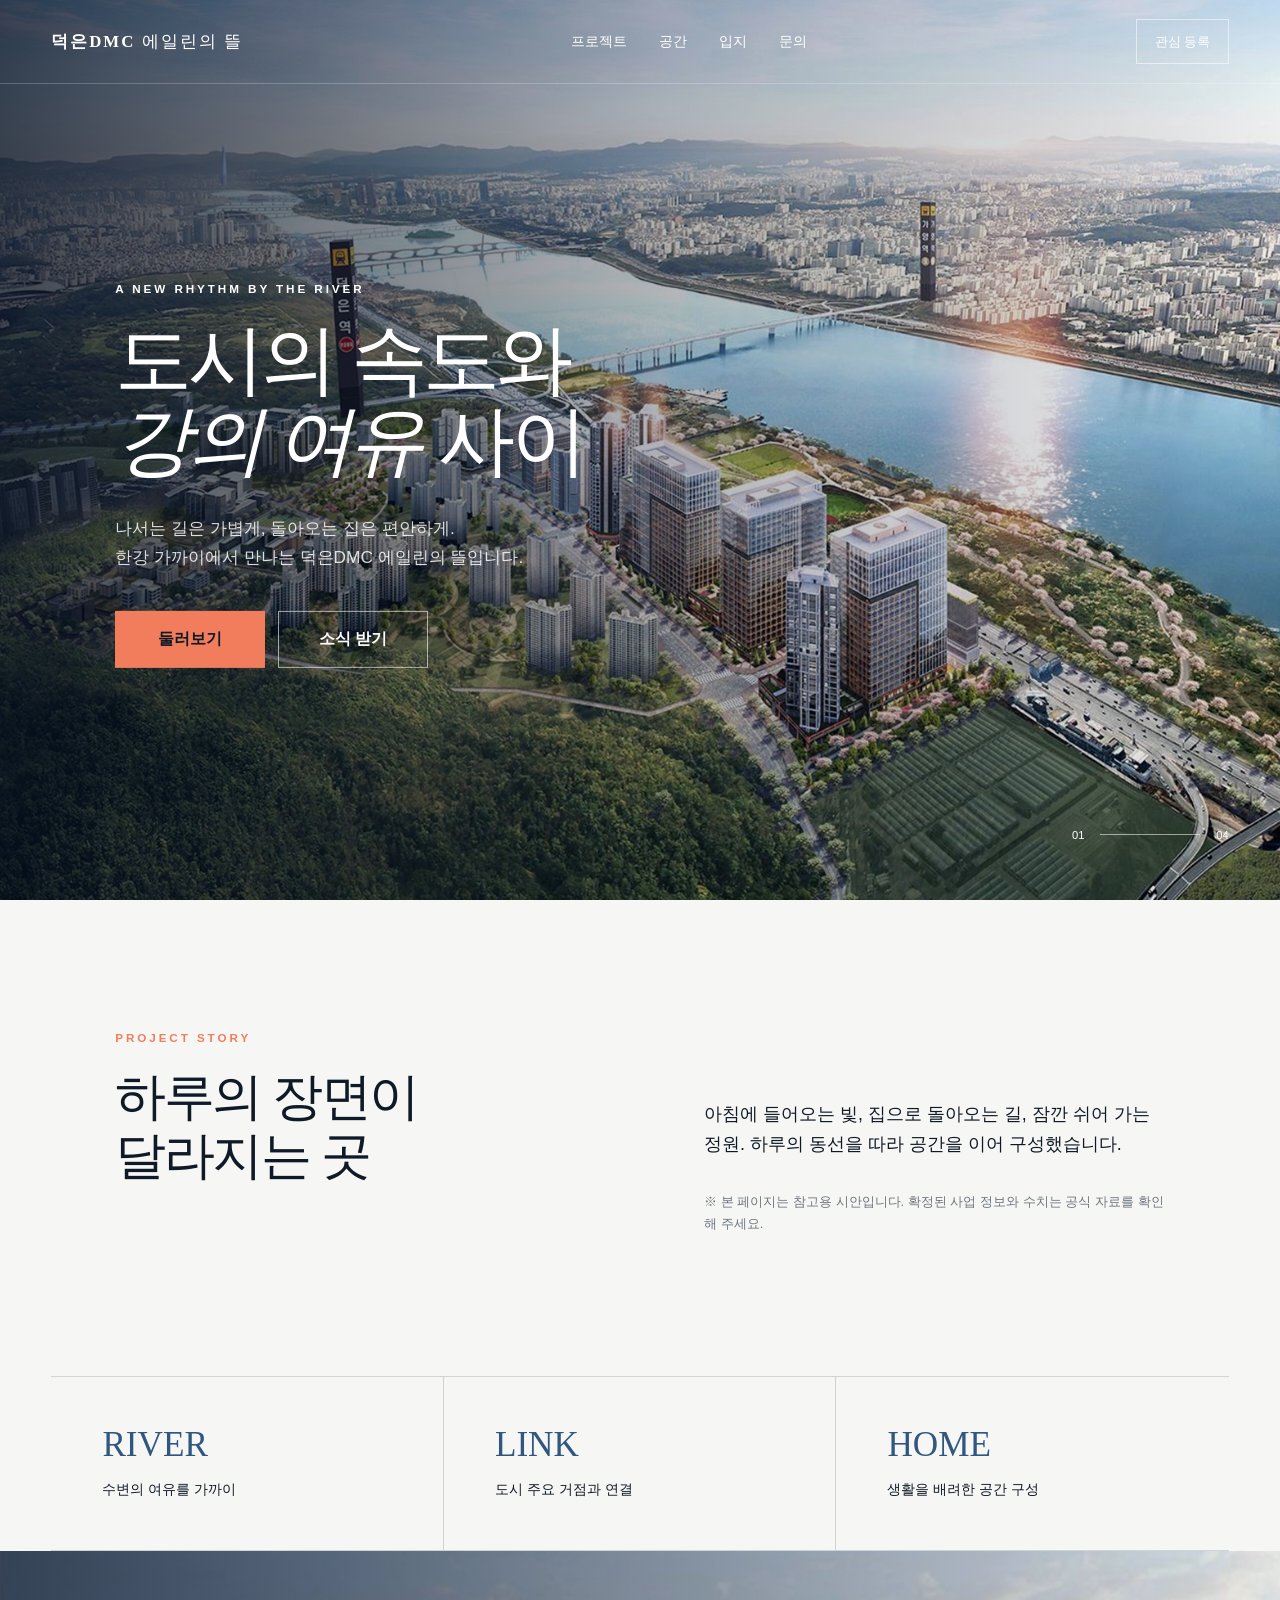
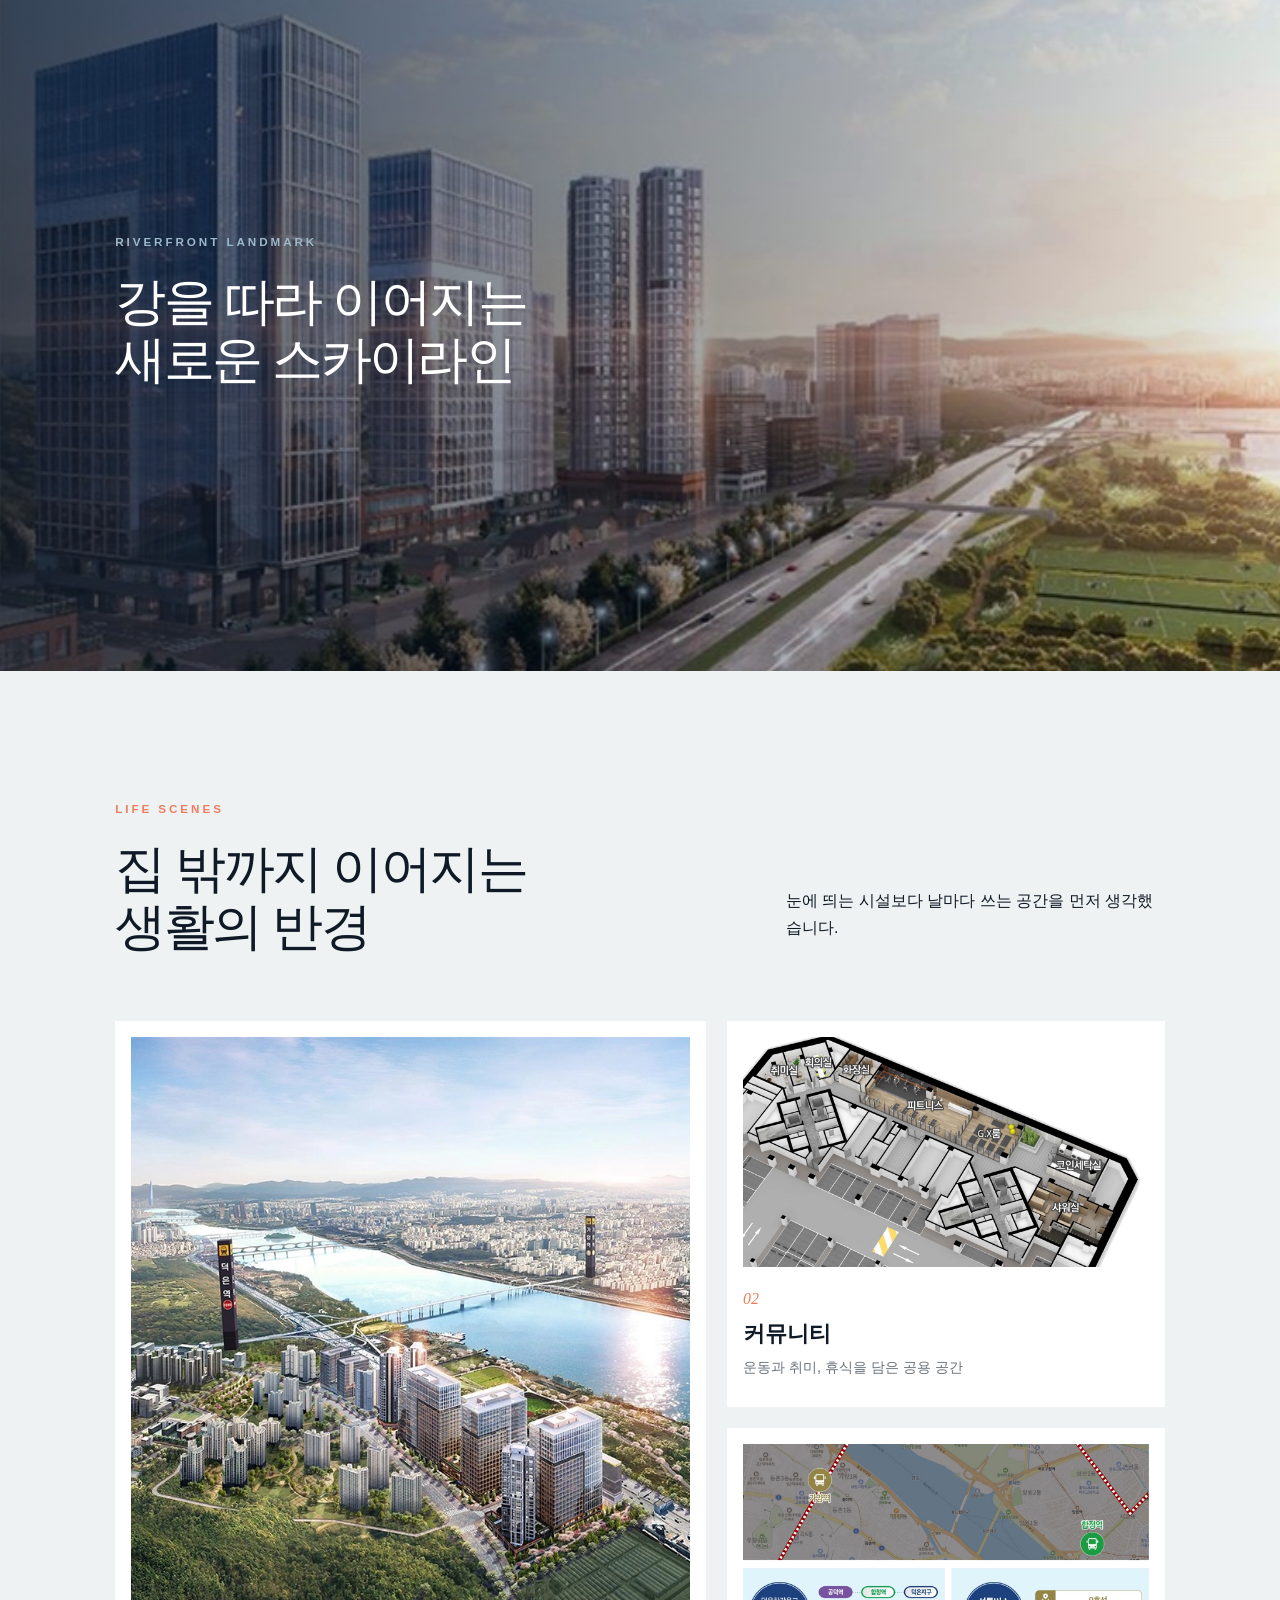
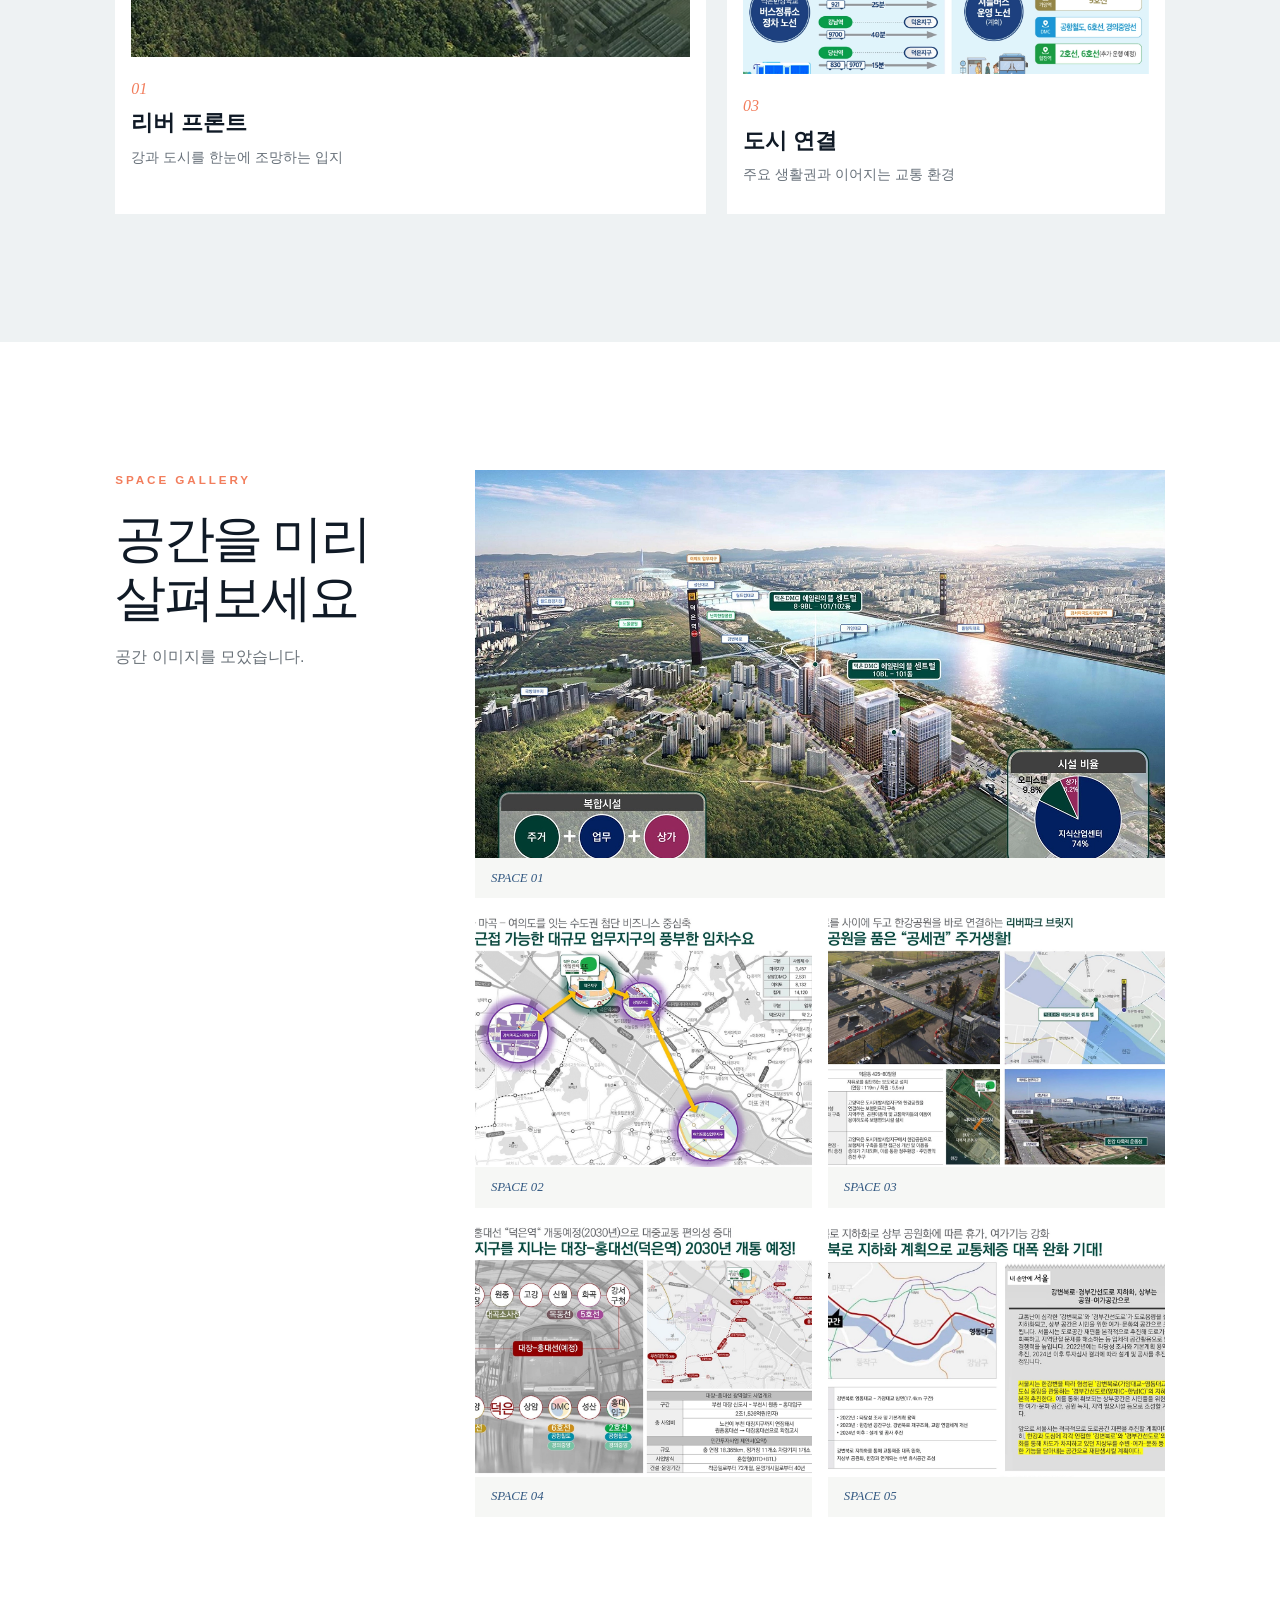
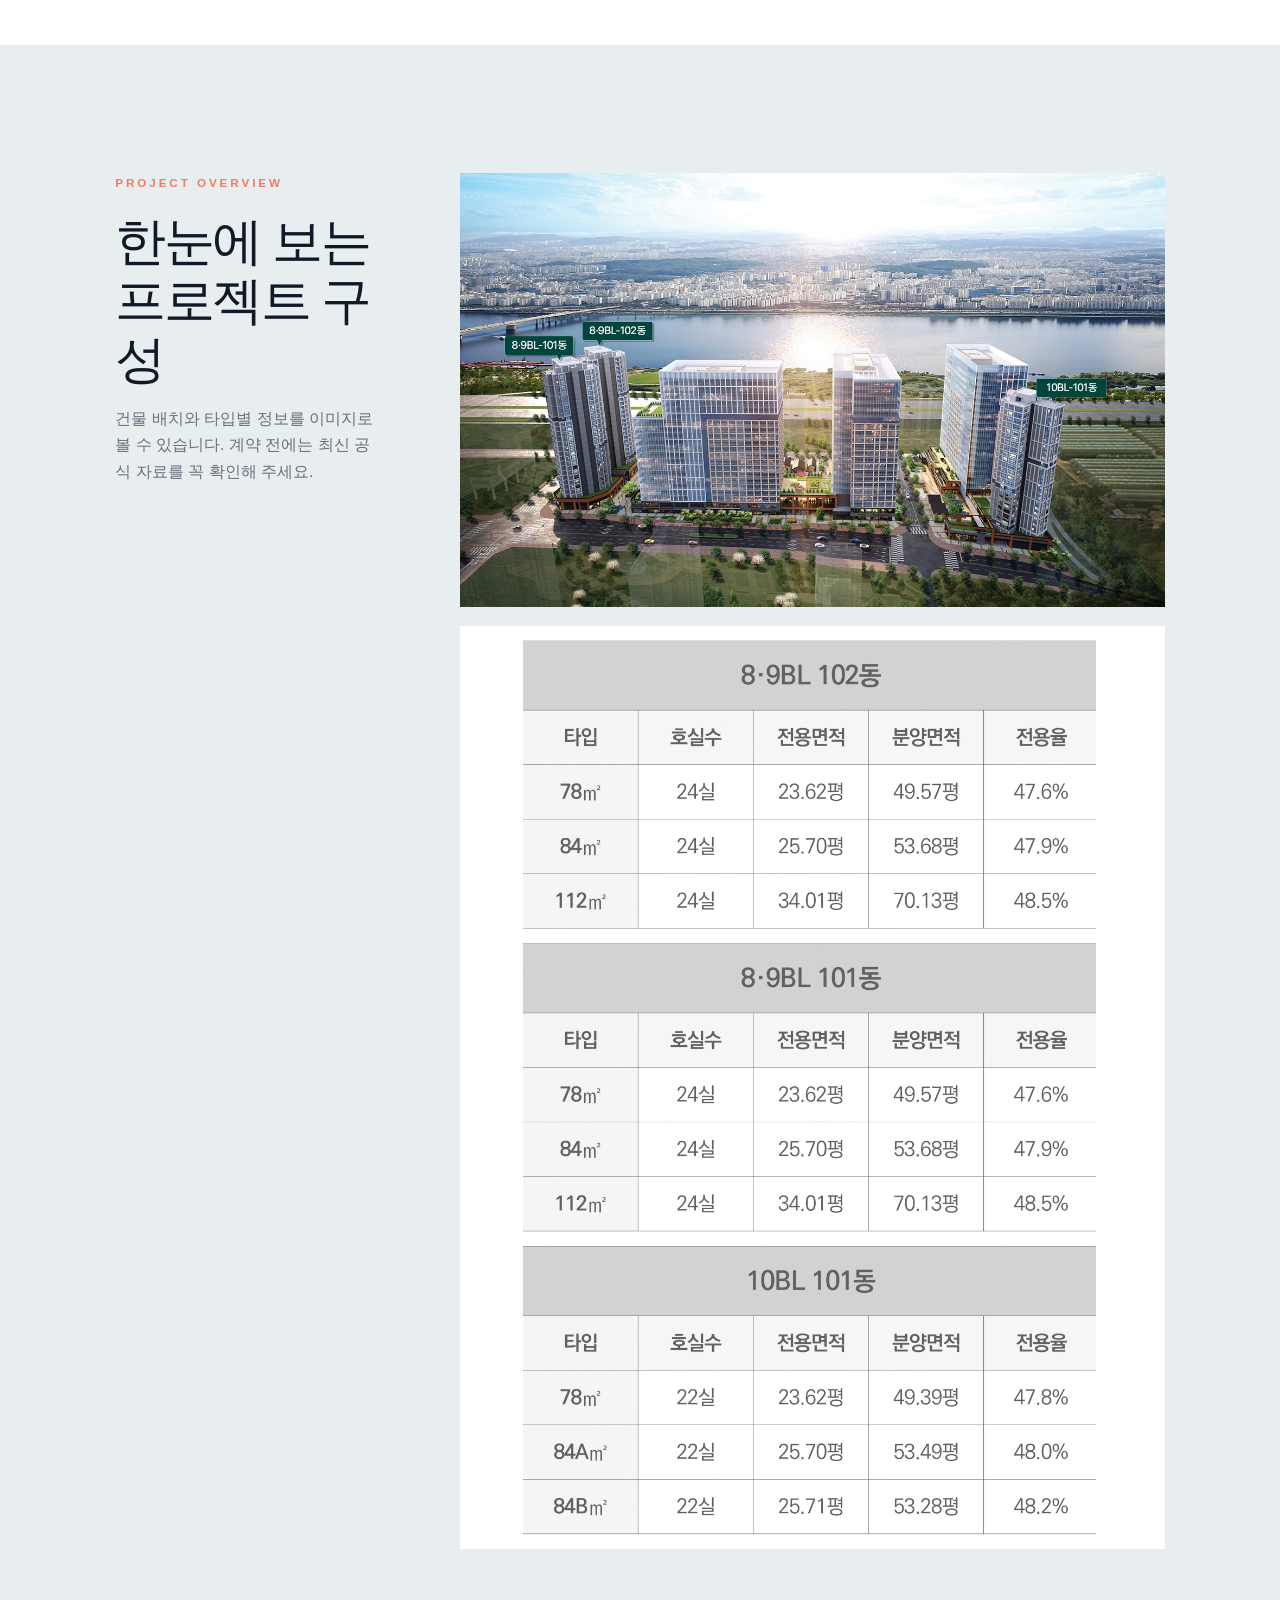
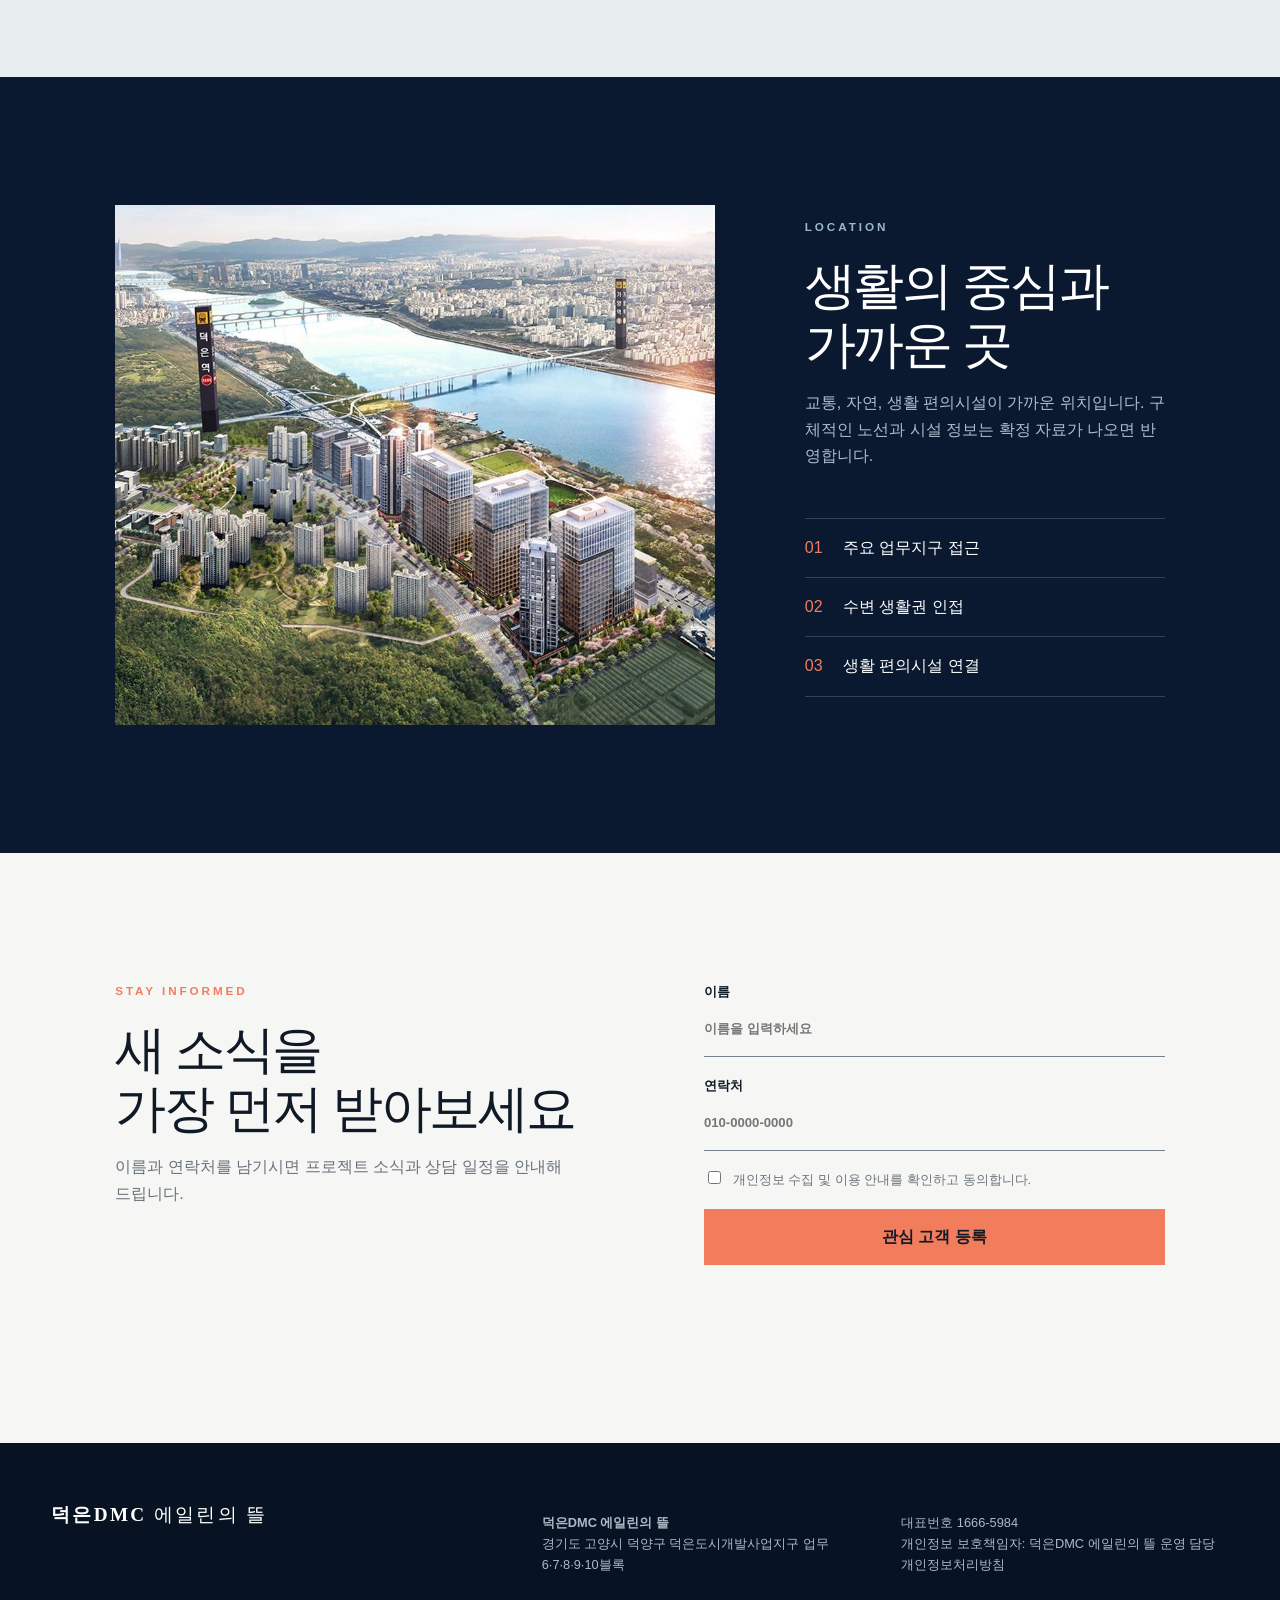
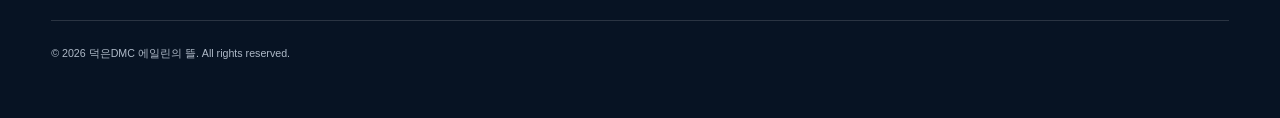
==== commit d139eb84: "관심 고객 폼을 이메일 접수로 연결하고 안내 문구 수정" ====
--- a/index.html
+++ b/index.html
@@ -82,8 +82,8 @@
     </section>
 
     <section id="contact" class="contact section-pad">
-      <div><p class="section-label">STAY INFORMED</p><h2>새 소식을<br>가장 먼저 받아보세요</h2><p>이 폼은 시연용이라 입력한 정보는 외부로 전송되지 않습니다.</p></div>
-      <form id="interest-form"><label>이름<input name="name" autocomplete="name" placeholder="이름을 입력하세요" required></label><label>연락처<input name="phone" inputmode="tel" autocomplete="tel" placeholder="010-0000-0000" required></label><label class="agree"><input type="checkbox" required> <a href="privacy.html" target="_blank" rel="noopener">개인정보 수집 및 이용 안내</a>를 확인하고 동의합니다.</label><button class="button primary" type="submit">관심 고객 등록</button><p id="form-message" role="status"></p></form>
+      <div><p class="section-label">STAY INFORMED</p><h2>새 소식을<br>가장 먼저 받아보세요</h2><p>이름과 연락처를 남기시면 프로젝트 소식과 상담 일정을 안내해 드립니다.</p></div>
+      <form id="interest-form"><label>이름<input name="name" autocomplete="name" placeholder="이름을 입력하세요" required></label><label>연락처<input name="phone" inputmode="tel" autocomplete="tel" placeholder="010-0000-0000" required></label><input type="text" name="_honey" tabindex="-1" autocomplete="off" aria-hidden="true" style="position:absolute;left:-9999px;opacity:0"><label class="agree"><input type="checkbox" required> <a href="privacy.html" target="_blank" rel="noopener">개인정보 수집 및 이용 안내</a>를 확인하고 동의합니다.</label><button class="button primary" type="submit">관심 고객 등록</button><p id="form-message" role="status"></p></form>
     </section>
   </main>
 
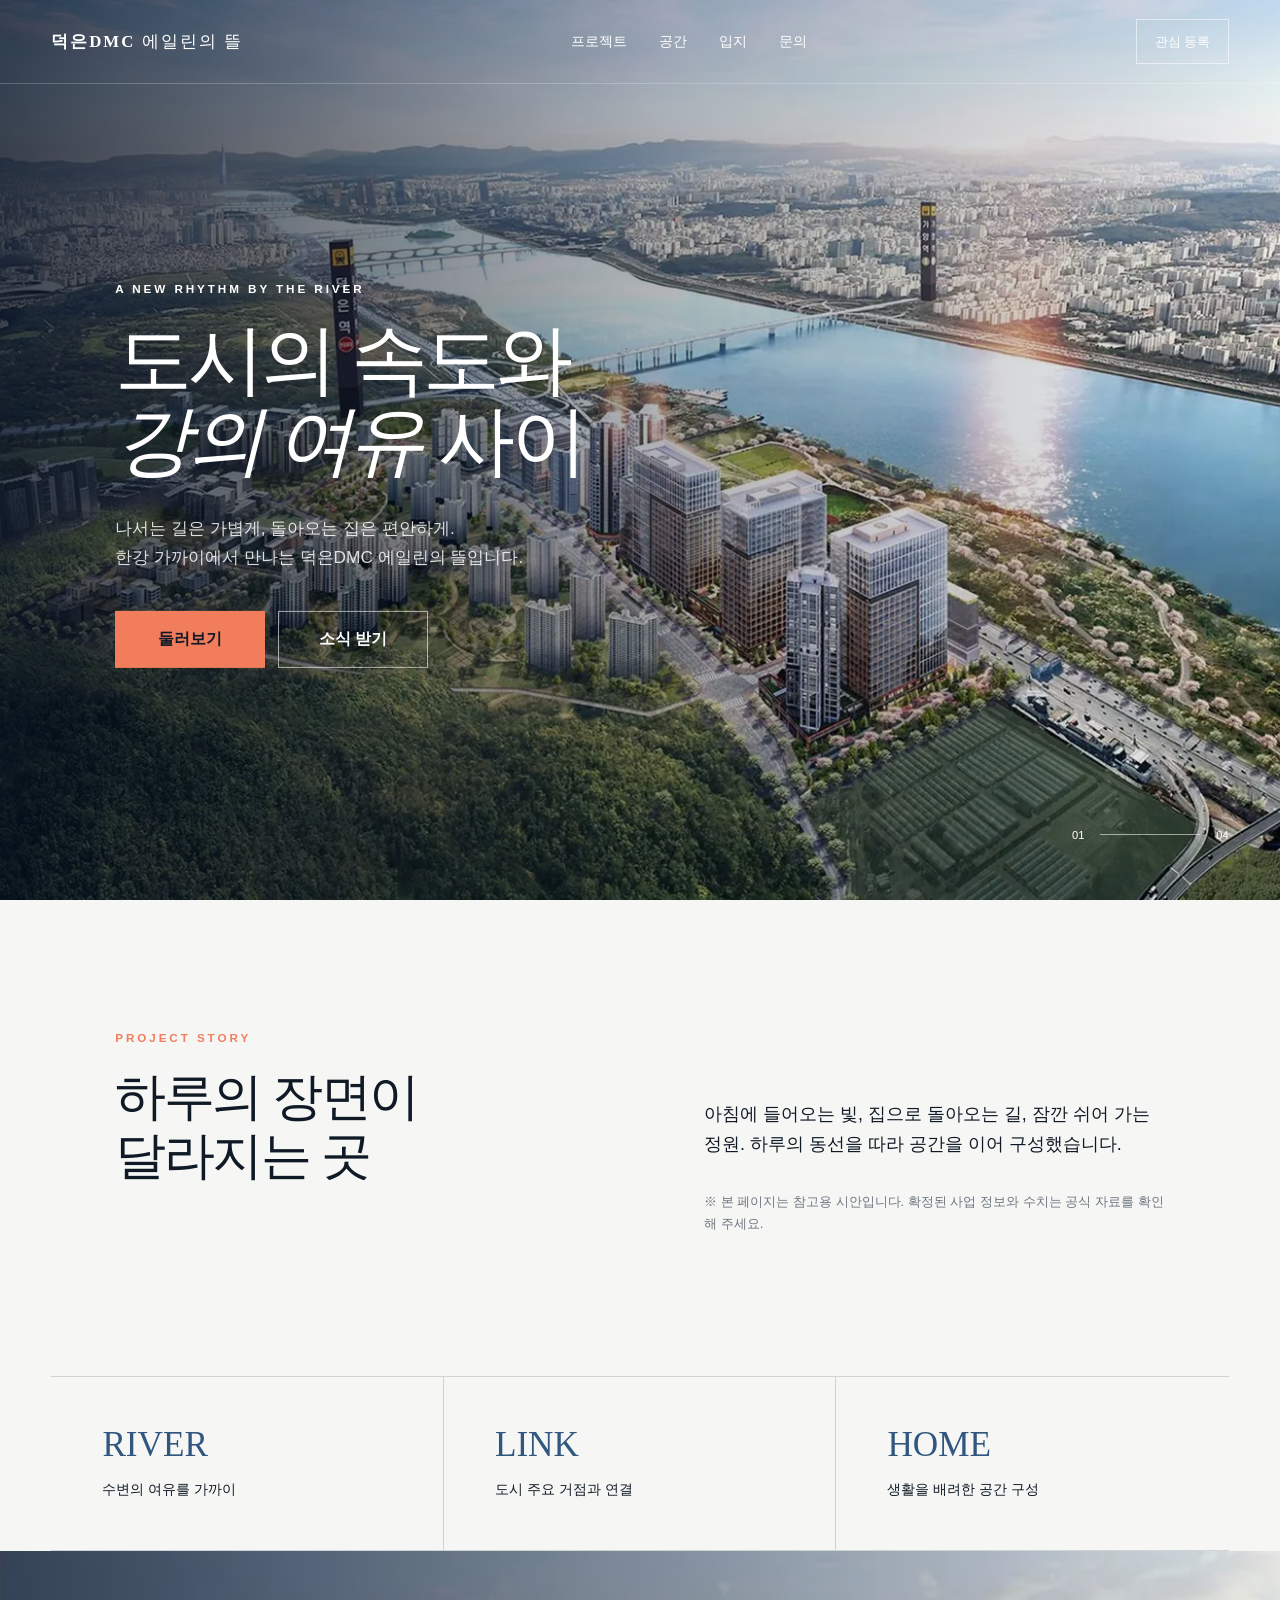
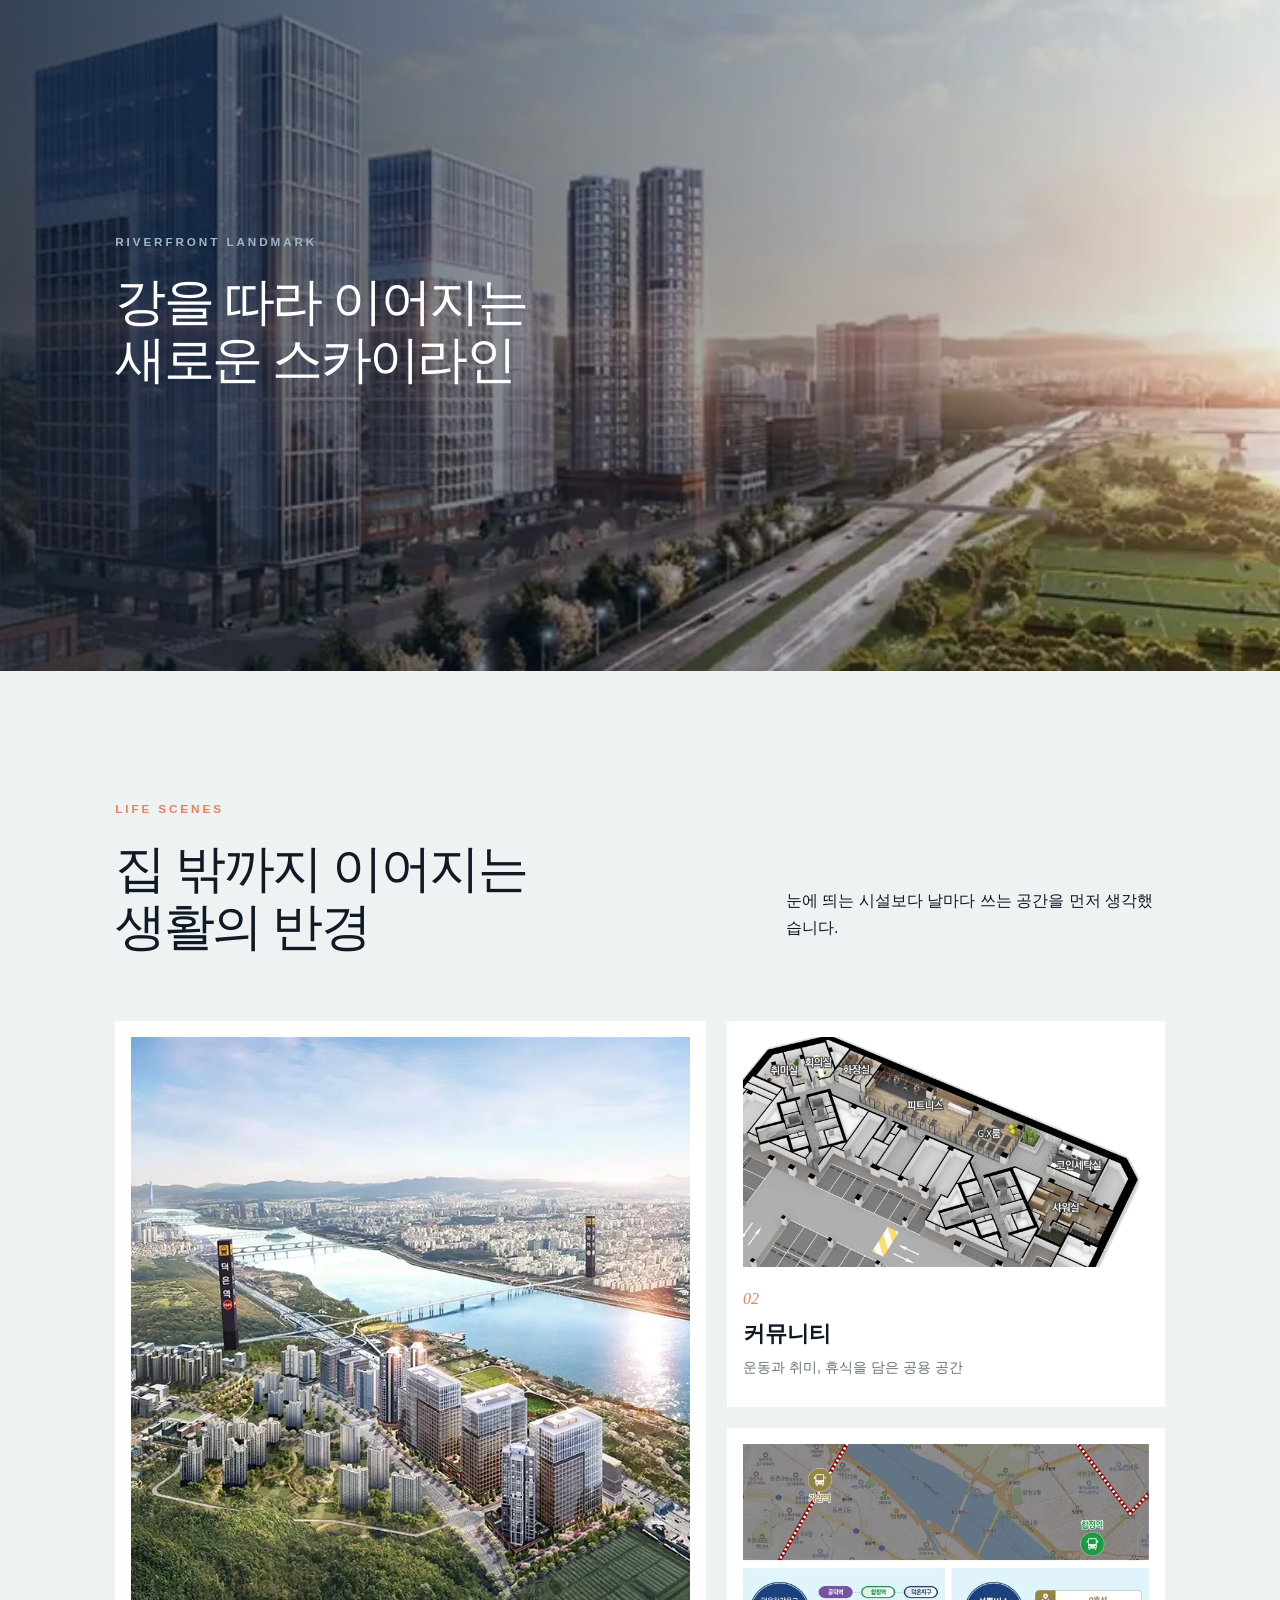
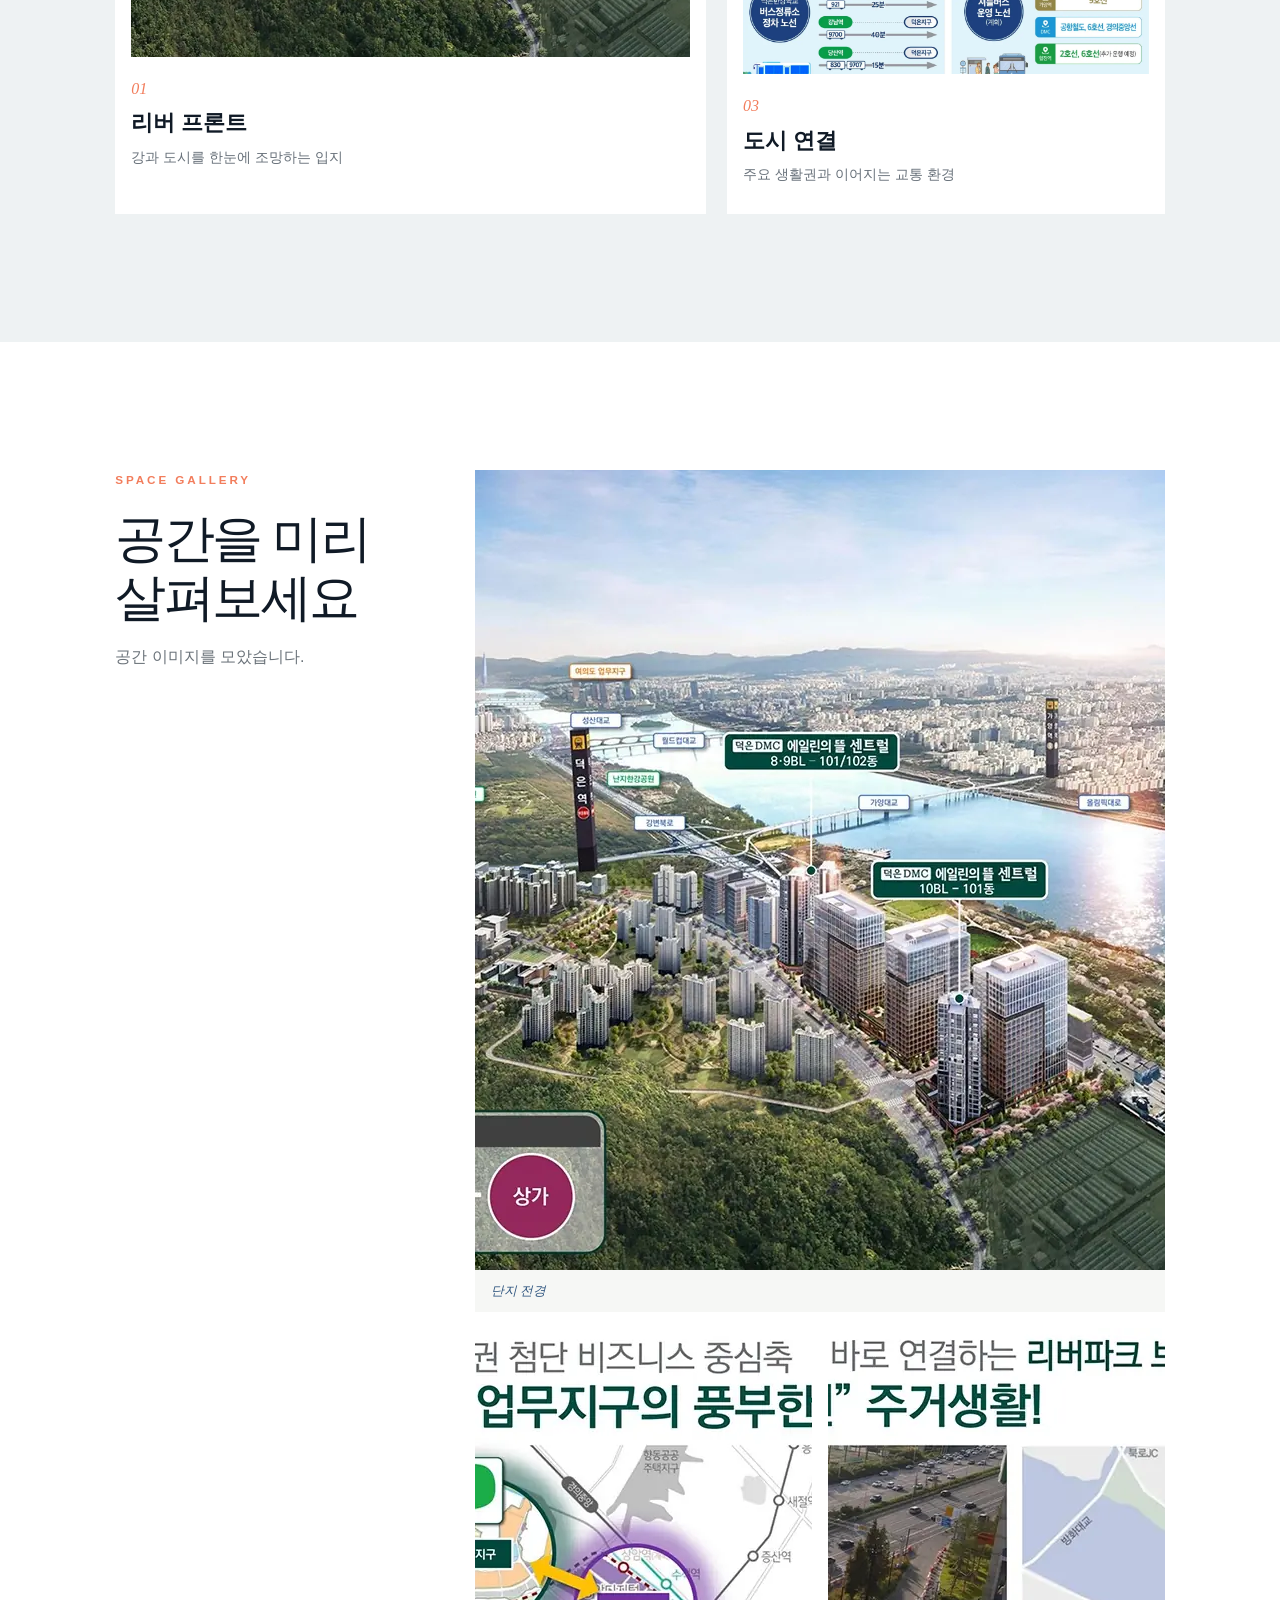
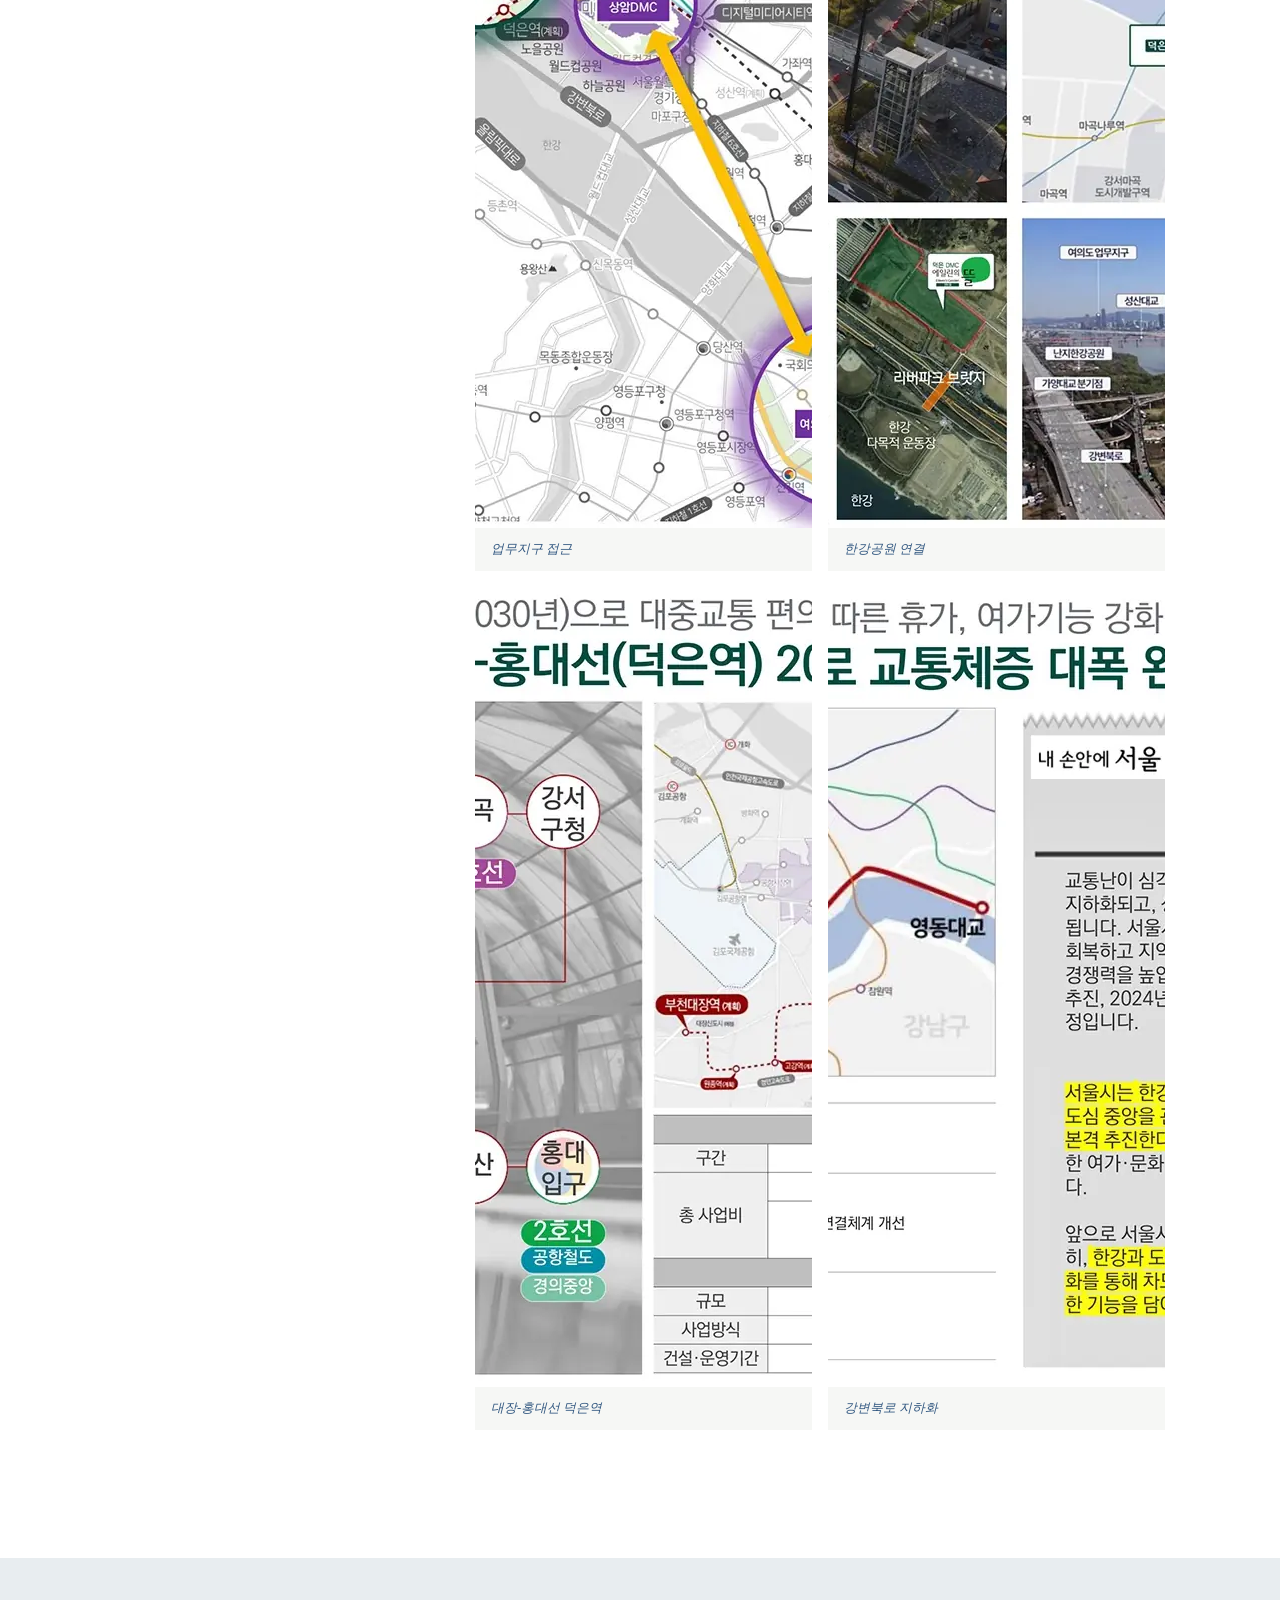
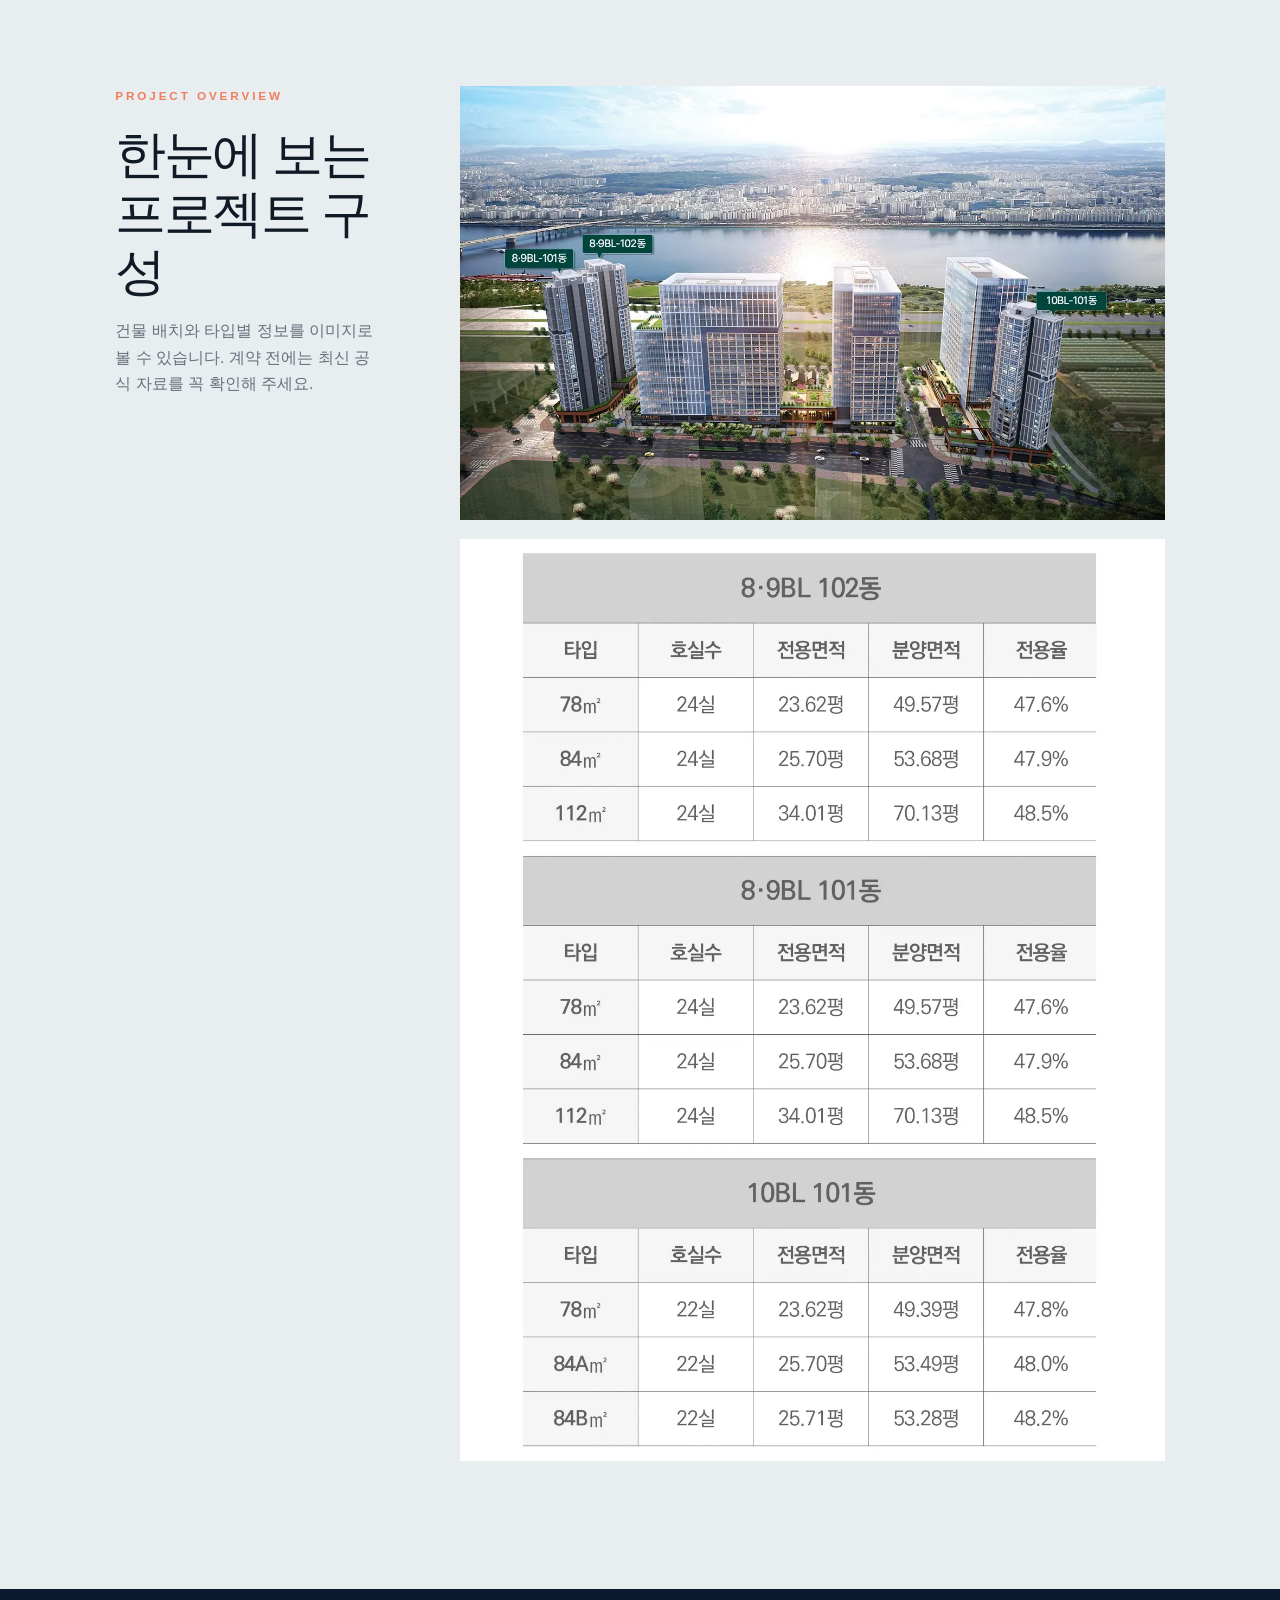
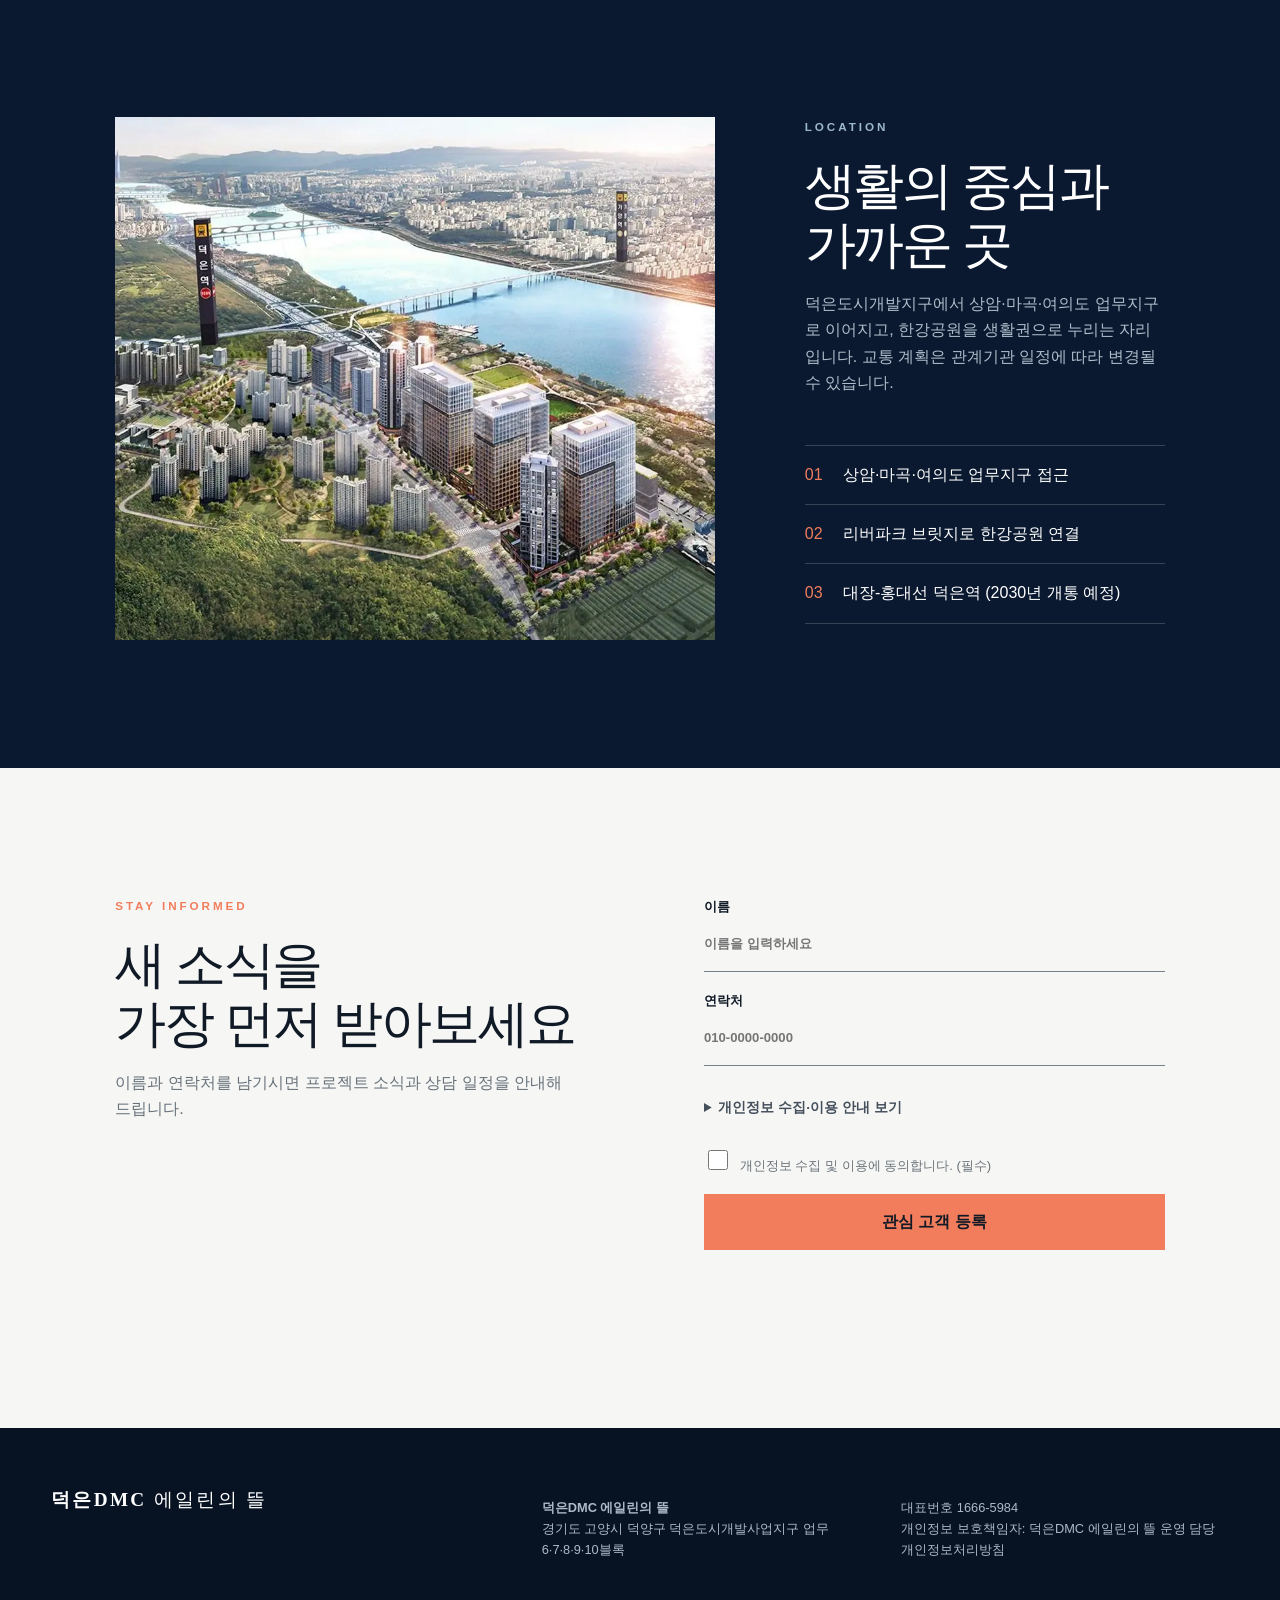
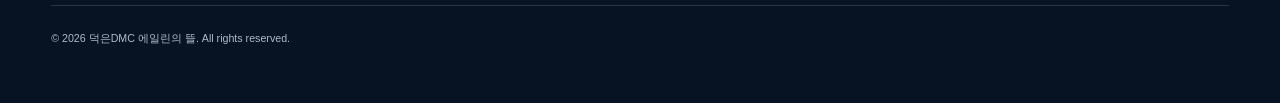
==== commit ef327992: "점검 반영: #contact 이동 보정, 동의 안내 보강, 처리방침 정비, 이미지 경량화·지연 로딩, 공유 썸네일·파비콘, 입지 문구 정리 Co-Authored-By: Claude" ====
--- a/index.html
+++ b/index.html
@@ -6,7 +6,7 @@
   <meta name="description" content="덕은DMC 에일린의 뜰 — 한강 앞에서 만나는 새로운 주거 일상">
   <meta property="og:title" content="덕은DMC 에일린의 뜰">
   <meta property="og:description" content="한강 앞에서 만나는 새로운 주거 일상">
-  <meta property="og:image" content="1783400530_2.슬라이드메인02.webp">
+  <meta property="og:image" content="https://wanjunsim3-droid.github.io/isbiz/og-image.jpg"><meta property="og:image:width" content="1200"><meta property="og:image:height" content="630"><meta property="og:url" content="https://wanjunsim3-droid.github.io/isbiz/"><meta property="og:site_name" content="덕은DMC 에일린의 뜰"><meta property="og:locale" content="ko_KR"><meta name="twitter:card" content="summary_large_image"><meta name="twitter:image" content="https://wanjunsim3-droid.github.io/isbiz/og-image.jpg"><meta name="theme-color" content="#0a1930"><link rel="canonical" href="https://wanjunsim3-droid.github.io/isbiz/"><link rel="icon" href="favicon.ico" sizes="48x48"><link rel="icon" href="favicon.png" type="image/png"><link rel="apple-touch-icon" href="apple-touch-icon.png">
   <meta property="og:type" content="website">
   <title>덕은DMC 에일린의 뜰</title>
   <link rel="stylesheet" href="styles.css">
@@ -24,7 +24,7 @@
 
   <main id="top">
     <section class="hero" aria-labelledby="hero-title">
-      <img src="1783400530_2.슬라이드메인02.webp" alt="한강과 주변 도시를 조망한 프로젝트 광역 이미지">
+      <img src="1783400530_2.슬라이드메인02.webp" alt="한강과 주변 도시를 조망한 프로젝트 광역 이미지" width="1600" height="926" fetchpriority="high">
       <div class="hero-shade"></div>
       <div class="hero-content">
         <p class="eyebrow">A NEW RHYTHM BY THE RIVER</p>
@@ -47,7 +47,7 @@
     </section>
 
     <section class="project-visual" aria-label="프로젝트 전경">
-      <img src="1783405571서브탑이미지.webp" alt="한강변 프로젝트 건축 전경">
+      <img src="1783405571서브탑이미지.webp" alt="한강변 프로젝트 건축 전경" width="1900" height="400" loading="lazy" decoding="async">
       <div><p class="section-label light">RIVERFRONT LANDMARK</p><h2>강을 따라 이어지는<br>새로운 스카이라인</h2></div>
     </section>
 
@@ -63,27 +63,27 @@
     <section class="gallery section-pad" aria-labelledby="gallery-title">
       <div class="gallery-title"><p class="section-label">SPACE GALLERY</p><h2 id="gallery-title">공간을 미리<br>살펴보세요</h2><p>공간 이미지를 모았습니다.</p></div>
       <div class="gallery-track">
-        <figure><img src="1783405256_1.00.webp" alt="공간 이미지 1"><figcaption>SPACE 01</figcaption></figure>
-        <figure><img src="1783405256_2.01.webp" alt="공간 이미지 2"><figcaption>SPACE 02</figcaption></figure>
-        <figure><img src="1783405256_3.02.webp" alt="공간 이미지 3"><figcaption>SPACE 03</figcaption></figure>
-        <figure><img src="1783405257_4.03.webp" alt="공간 이미지 4"><figcaption>SPACE 04</figcaption></figure>
-        <figure><img src="1783405257_5.04.webp" alt="공간 이미지 5"><figcaption>SPACE 05</figcaption></figure>
+        <figure><img src="1783405256_1.00.webp" alt="덕은DMC 에일린의 뜰 단지 전경과 복합시설 구성(주거·업무·상가)" width="1300" height="800" loading="lazy" decoding="async"><figcaption>단지 전경</figcaption></figure>
+        <figure><img src="1783405256_2.01.webp" alt="상암·마곡·여의도를 잇는 업무지구 위치도" width="1300" height="800" loading="lazy" decoding="async"><figcaption>업무지구 접근</figcaption></figure>
+        <figure><img src="1783405256_3.02.webp" alt="리버파크 브릿지로 연결되는 한강공원 생활권" width="1300" height="800" loading="lazy" decoding="async"><figcaption>한강공원 연결</figcaption></figure>
+        <figure><img src="1783405257_4.03.webp" alt="대장-홍대선 덕은역 2030년 개통 예정 노선도" width="1300" height="800" loading="lazy" decoding="async"><figcaption>대장-홍대선 덕은역</figcaption></figure>
+        <figure><img src="1783405257_5.04.webp" alt="강변북로 지하화 계획 안내" width="1300" height="800" loading="lazy" decoding="async"><figcaption>강변북로 지하화</figcaption></figure>
       </div>
     </section>
 
     <section class="overview section-pad" aria-labelledby="overview-title">
       <div class="overview-copy"><p class="section-label">PROJECT OVERVIEW</p><h2 id="overview-title">한눈에 보는<br>프로젝트 구성</h2><p>건물 배치와 타입별 정보를 이미지로 볼 수 있습니다. 계약 전에는 최신 공식 자료를 꼭 확인해 주세요.</p></div>
-      <div class="overview-images"><img src="1783401132_1.사업개요.webp" alt="강변 프로젝트 건물 배치 조감도"><img src="1783401680_2.사업개요1.webp" alt="동별 타입과 면적 안내표"></div>
+      <div class="overview-images"><img src="1783401132_1.사업개요.webp" alt="강변 프로젝트 건물 배치 조감도" width="1300" height="800" loading="lazy" decoding="async"><img src="1783401680_2.사업개요1.webp" alt="동별 타입과 면적 안내표" width="1300" height="1700" loading="lazy" decoding="async"></div>
     </section>
 
     <section id="location" class="location section-pad">
-      <div class="map-art location-photo"><img src="1783405372_1.관심고객등록.webp" alt="한강과 주변 생활권을 보여주는 광역 조감도"></div>
-      <div class="location-copy"><p class="section-label light">LOCATION</p><h2>생활의 중심과<br>가까운 곳</h2><p>교통, 자연, 생활 편의시설이 가까운 위치입니다. 구체적인 노선과 시설 정보는 확정 자료가 나오면 반영합니다.</p><ul><li><span>01</span> 주요 업무지구 접근</li><li><span>02</span> 수변 생활권 인접</li><li><span>03</span> 생활 편의시설 연결</li></ul></div>
+      <div class="map-art location-photo"><img src="1783405372_1.관심고객등록.webp" alt="한강과 주변 생활권을 보여주는 광역 조감도" width="1300" height="800" loading="lazy" decoding="async"></div>
+      <div class="location-copy"><p class="section-label light">LOCATION</p><h2>생활의 중심과<br>가까운 곳</h2><p>덕은도시개발지구에서 상암·마곡·여의도 업무지구로 이어지고, 한강공원을 생활권으로 누리는 자리입니다. 교통 계획은 관계기관 일정에 따라 변경될 수 있습니다.</p><ul><li><span>01</span> 상암·마곡·여의도 업무지구 접근</li><li><span>02</span> 리버파크 브릿지로 한강공원 연결</li><li><span>03</span> 대장-홍대선 덕은역 (2030년 개통 예정)</li></ul></div>
     </section>
 
     <section id="contact" class="contact section-pad">
       <div><p class="section-label">STAY INFORMED</p><h2>새 소식을<br>가장 먼저 받아보세요</h2><p>이름과 연락처를 남기시면 프로젝트 소식과 상담 일정을 안내해 드립니다.</p></div>
-      <form id="interest-form"><label>이름<input name="name" autocomplete="name" placeholder="이름을 입력하세요" required></label><label>연락처<input name="phone" inputmode="tel" autocomplete="tel" placeholder="010-0000-0000" required></label><input type="text" name="_honey" tabindex="-1" autocomplete="off" aria-hidden="true" style="position:absolute;left:-9999px;opacity:0"><label class="agree"><input type="checkbox" required> <a href="privacy.html" target="_blank" rel="noopener">개인정보 수집 및 이용 안내</a>를 확인하고 동의합니다.</label><button class="button primary" type="submit">관심 고객 등록</button><p id="form-message" role="status"></p></form>
+      <form id="interest-form"><label>이름<input name="name" autocomplete="name" placeholder="이름을 입력하세요" required></label><label>연락처<input name="phone" inputmode="tel" autocomplete="tel" placeholder="010-0000-0000" required></label><input type="text" name="_honey" tabindex="-1" autocomplete="off" aria-hidden="true" style="position:absolute;left:-9999px;opacity:0"><details class="consent"><summary>개인정보 수집·이용 안내 보기</summary><ul><li>수집 항목: 이름, 연락처</li><li>이용 목적: 관심 고객 등록, 분양 소식 및 상담 일정 안내</li><li>보유 기간: 등록일로부터 1년 또는 동의 철회 시까지</li><li>전송 위탁: FormSubmit(formsubmit.co)을 통해 운영 담당자 이메일로 전달</li><li>동의를 거부할 수 있으며, 이 경우 관심 고객 등록이 제한됩니다. 대표번호 1666-5984로 전화 상담은 가능합니다.</li></ul><a href="privacy.html" target="_blank" rel="noopener">개인정보처리방침 전문 보기</a></details><label class="agree"><input type="checkbox" required> 개인정보 수집 및 이용에 동의합니다. (필수)</label><button class="button primary" type="submit">관심 고객 등록</button><p id="form-message" role="status"></p></form>
     </section>
   </main>
 
--- a/styles.css
+++ b/styles.css
@@ -1 +1,3 @@
 :root{--navy:#0a1930;--ink:#101a26;--blue:#315780;--sky:#dce9f1;--coral:#f27d5c;--paper:#f6f7f5;--line:rgba(16,26,38,.16)}*{box-sizing:border-box}html{scroll-behavior:smooth}body{margin:0;color:var(--ink);background:var(--paper);font-family:"Pretendard","Noto Sans KR",Arial,sans-serif;line-height:1.65}a{color:inherit;text-decoration:none}.site-header{position:fixed;z-index:20;top:0;left:0;width:100%;height:84px;padding:0 4vw;display:flex;align-items:center;gap:3rem;color:white;border-bottom:1px solid rgba(255,255,255,.22);transition:.3s}.site-header.scrolled{height:68px;background:rgba(10,25,48,.94);backdrop-filter:blur(12px)}.brand{font-family:Georgia,serif;font-size:1.05rem;letter-spacing:.12em}.brand span{font-weight:700}.site-header nav{display:flex;gap:2rem;margin:auto}.site-header nav a{font-size:.88rem}.header-cta{border:1px solid rgba(255,255,255,.55);padding:.65rem 1.1rem;font-size:.82rem}.menu-button{display:none;background:none;border:1px solid white;color:white;padding:.5rem .7rem}.hero{position:relative;min-height:760px;height:100vh;color:white;overflow:hidden}.hero>img{position:absolute;width:100%;height:100%;object-fit:cover}.hero-shade{position:absolute;inset:0;background:linear-gradient(90deg,rgba(5,15,31,.76) 0%,rgba(5,15,31,.3) 52%,rgba(5,15,31,.05) 100%)}.hero-content{position:absolute;left:9vw;top:50%;transform:translateY(-44%);max-width:680px}.eyebrow,.section-label{font-size:.73rem;letter-spacing:.25em;font-weight:700;margin:0 0 1.3rem}.hero h1{font-size:clamp(3.4rem,6vw,7.2rem);line-height:1.05;letter-spacing:-.055em;margin:0;font-weight:300}.hero h1 em{font-family:Georgia,serif;font-weight:400}.hero-copy{font-size:1.08rem;margin:2rem 0 2.5rem;color:rgba(255,255,255,.84)}.hero-actions{display:flex;gap:.8rem}.button{display:inline-flex;justify-content:center;align-items:center;min-width:150px;padding:.88rem 1.3rem;border:1px solid transparent;font:inherit;font-weight:700;cursor:pointer}.button.primary{background:var(--coral);color:#101a26}.button.ghost{border-color:rgba(255,255,255,.6)}.hero-index{position:absolute;bottom:3.5rem;right:4vw;display:flex;align-items:center;gap:1rem;font-size:.7rem}.hero-index i{width:100px;height:1px;background:rgba(255,255,255,.55)}.section-pad{padding:8rem 9vw}.intro{display:grid;grid-template-columns:1fr 1fr;gap:10vw}.section-label{color:var(--coral)}h2{font-size:clamp(2.5rem,4vw,5rem);letter-spacing:-.05em;line-height:1.15;margin:0;font-weight:500}.intro-copy{padding-top:3.4rem;font-size:1.12rem;max-width:580px}.disclaimer{margin-top:2rem;color:#6e7680;font-size:.82rem}.stats{display:grid;grid-template-columns:repeat(3,1fr);margin:0 4vw;border-top:1px solid var(--line);border-bottom:1px solid var(--line)}.stats article{padding:3rem 4vw;border-right:1px solid var(--line)}.stats article:last-child{border:0}.stats strong{display:block;font:2.2rem Georgia,serif;color:var(--blue);margin-bottom:.7rem}.stats span{font-size:.9rem}.places{background:#eef2f3}.places-head{display:grid;grid-template-columns:1.2fr .8fr;gap:8vw;align-items:end}.places-head>p{max-width:480px}.scene-grid{display:grid;grid-template-columns:1.35fr 1fr;gap:1.3rem;margin-top:4rem}.scene{background:white;padding:1rem 1rem 1.7rem}.scene-large{grid-row:span 2}.scene-art{min-height:230px;margin-bottom:1.2rem;background:#ccd9de}.scene-large .scene-art{height:calc(100% - 130px);min-height:500px}.art-one{background:linear-gradient(145deg,transparent 35%,rgba(242,125,92,.7) 36% 42%,transparent 43%),linear-gradient(25deg,#173553 0 40%,#b9d4df 41% 68%,#eef2ee 69%)}.art-two{background:radial-gradient(circle at 70% 40%,#e7b777 0 8%,transparent 9%),linear-gradient(140deg,#153748 0 36%,#88a795 37% 68%,#d4e0d8 69%)}.art-three{background:linear-gradient(35deg,#bdcbc6 0 24%,#f27d5c 25% 34%,#25445f 35% 69%,#d7e2e5 70%)}.scene span{font:italic 1rem Georgia,serif;color:var(--coral)}.scene h3{font-size:1.4rem;margin:.2rem 0}.scene p{margin:0;color:#68717a;font-size:.9rem}.location{display:grid;grid-template-columns:1.25fr .75fr;gap:7vw;background:var(--navy);color:white;min-height:700px}.map-art{position:relative;min-height:520px;background:#102a49;overflow:hidden}.river{position:absolute;left:-15%;top:29%;width:130%;height:34%;background:#315879;transform:rotate(-8deg);border-top:1px solid #6f92aa;border-bottom:1px solid #6f92aa}.road{position:absolute;width:120%;height:5px;background:#778a96;box-shadow:0 0 0 8px rgba(255,255,255,.04)}.r1{top:28%;left:-10%;transform:rotate(31deg)}.r2{top:75%;left:-10%;transform:rotate(-20deg)}.pin{position:absolute;top:47%;left:53%;display:flex;align-items:center;gap:.8rem}.pin b{width:22px;height:22px;border:6px solid var(--coral);border-radius:50%;box-shadow:0 0 0 8px rgba(242,125,92,.25)}.pin span{font-size:.65rem;letter-spacing:.12em}.section-label.light{color:#9db8c9}.location-copy{align-self:center}.location-copy>p{color:#aebdca}.location-copy ul{list-style:none;padding:0;margin-top:3rem;border-top:1px solid rgba(255,255,255,.18)}.location-copy li{padding:1rem 0;border-bottom:1px solid rgba(255,255,255,.18)}.location-copy li span{color:var(--coral);margin-right:1rem}.contact{display:grid;grid-template-columns:1fr 1fr;gap:10vw}.contact>div>p:last-child{color:#68717a}.contact form{display:grid;gap:1.1rem}.contact label{font-size:.82rem;font-weight:700}.contact input:not([type=checkbox]){display:block;width:100%;padding:1rem 0;border:0;border-bottom:1px solid #77818a;background:transparent;font:inherit}.agree{font-weight:400!important;color:#6b737a}.agree input{margin-right:.5rem}#form-message{color:var(--blue);font-weight:700}footer{padding:3.5rem 4vw;background:#071323;color:#aeb9c7;display:grid;grid-template-columns:1.4fr 1fr 1fr;gap:2rem;align-items:start;font-size:.8rem}footer .brand{color:white;font-size:1.2rem}footer small{grid-column:1/-1;border-top:1px solid rgba(255,255,255,.14);padding-top:1.5rem}@media(max-width:820px){.site-header{height:68px}.site-header nav{display:none;position:absolute;top:68px;left:0;width:100%;padding:1rem 4vw;background:var(--navy);flex-direction:column}.site-header nav.open{display:flex}.menu-button{display:block;margin-left:auto}.header-cta{display:none}.hero{min-height:680px}.hero-content{left:6vw;right:6vw}.hero h1{font-size:3.25rem}.section-pad{padding:5rem 6vw}.intro,.places-head,.location,.contact{grid-template-columns:1fr}.stats{grid-template-columns:1fr}.stats article{border-right:0;border-bottom:1px solid var(--line)}.scene-grid{grid-template-columns:1fr}.scene-large .scene-art{min-height:300px}.map-art{min-height:400px}.location-copy{padding-top:1rem}footer{grid-template-columns:1fr}.hero-index{display:none}}
+
+.consent{margin:.4rem 0 .2rem;font-size:.85rem;line-height:1.7;color:#45505c}.consent summary{cursor:pointer;font-weight:600;padding:.4rem 0}.consent ul{margin:.4rem 0;padding-left:1.1rem}.consent a{color:#315780;text-decoration:underline}.agree input{width:20px;height:20px;accent-color:#f27d5c;flex:none}
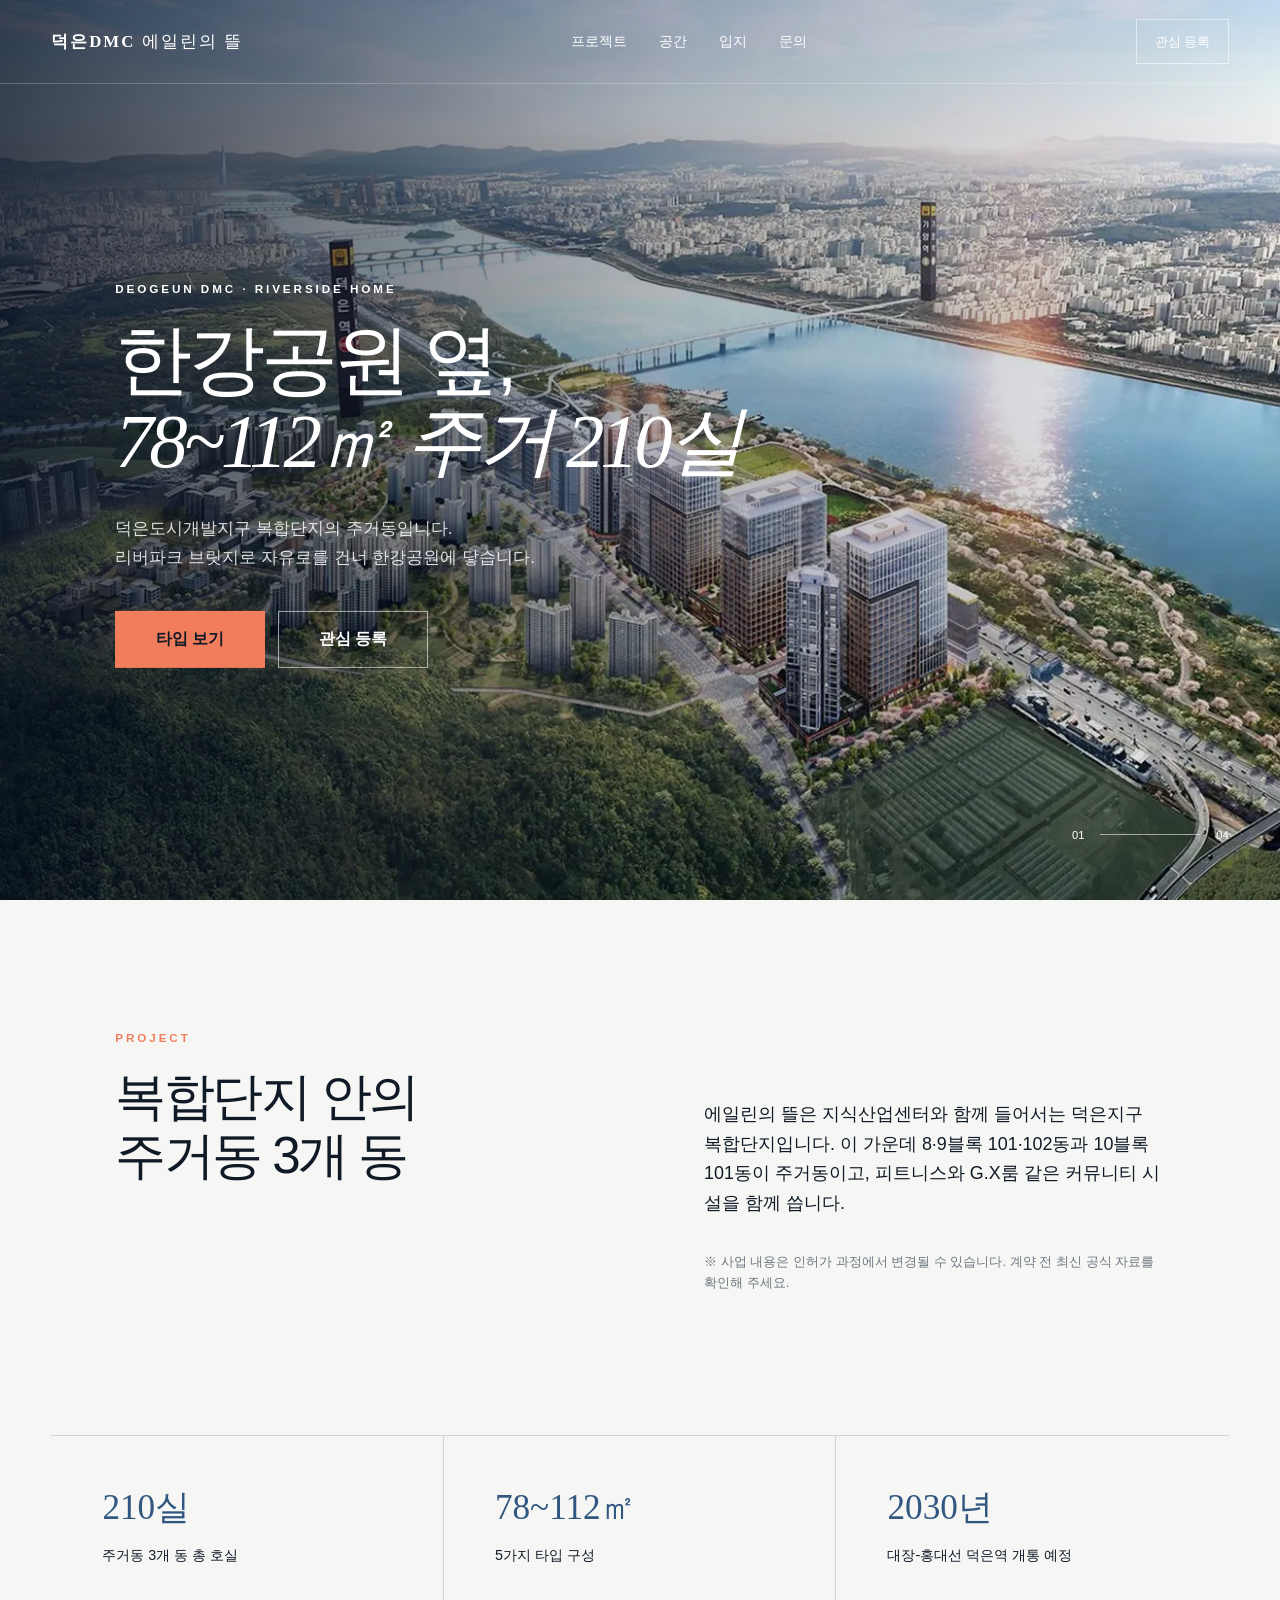
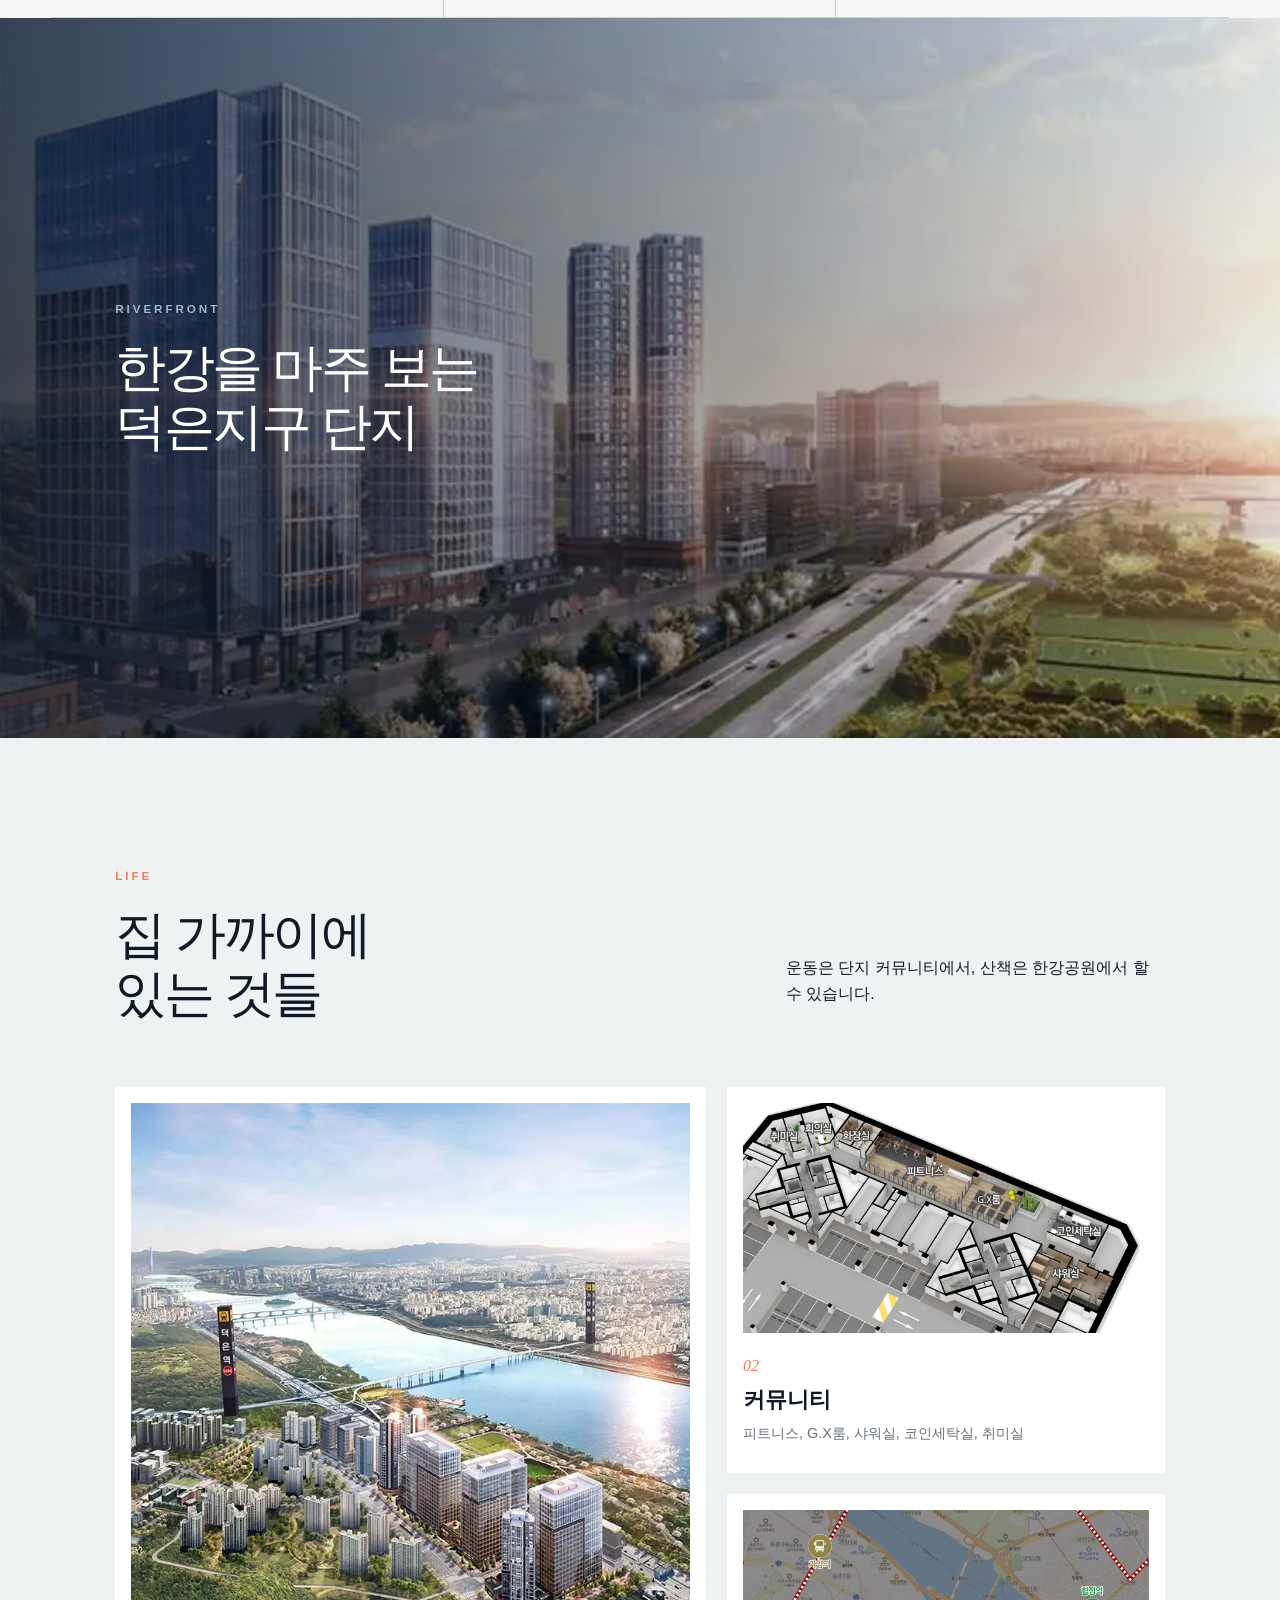
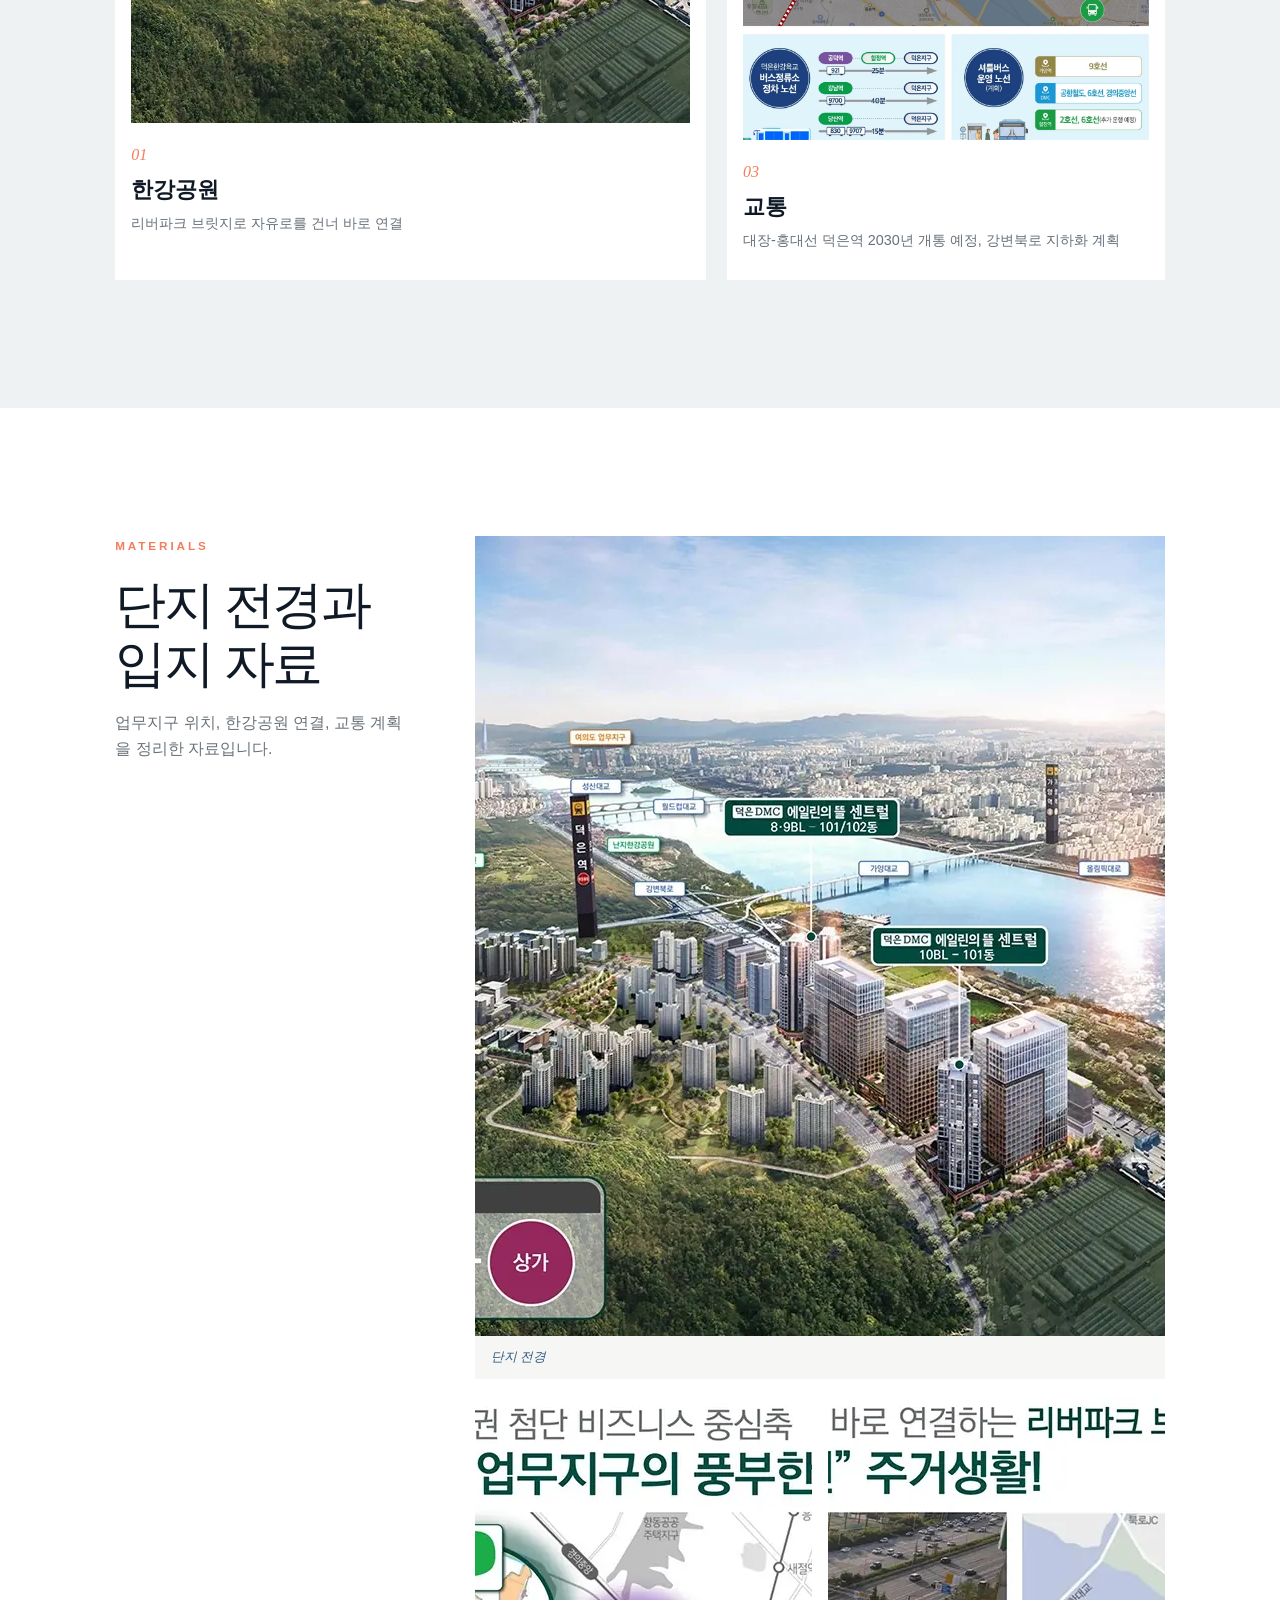
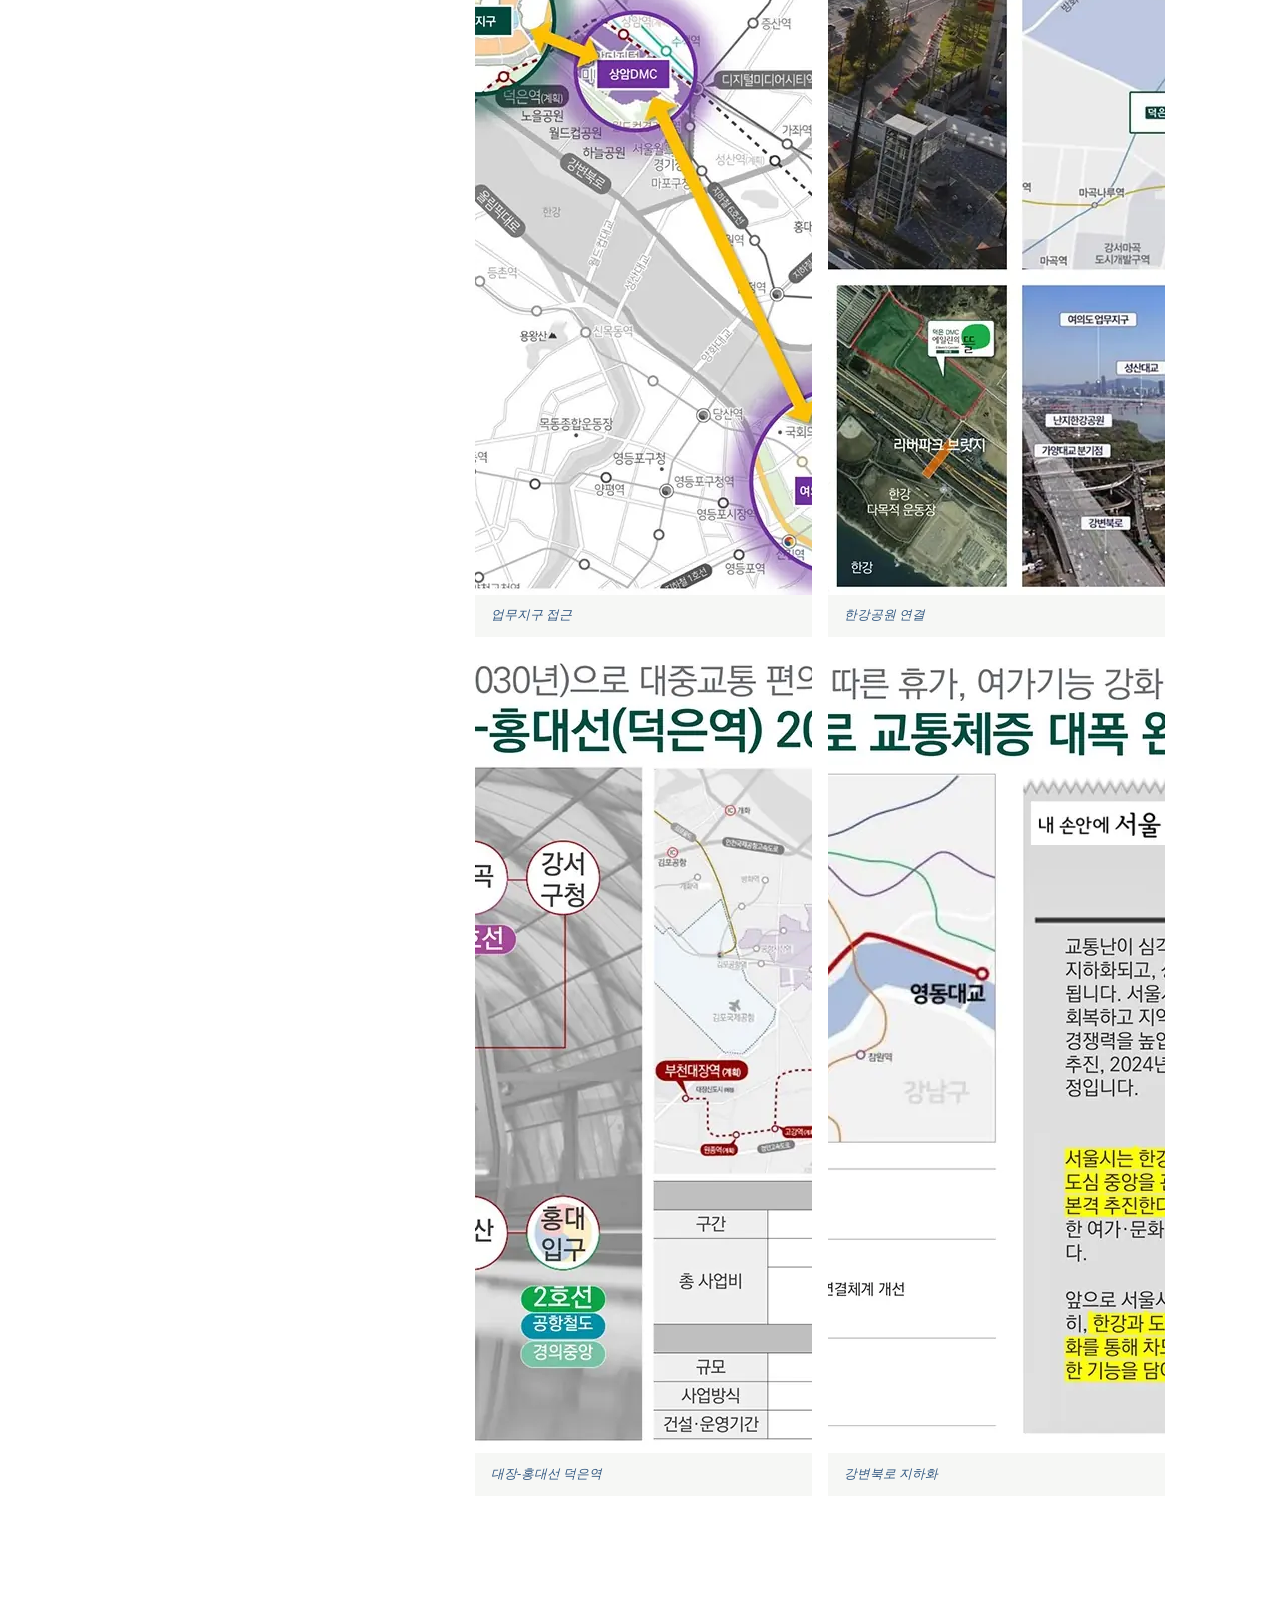
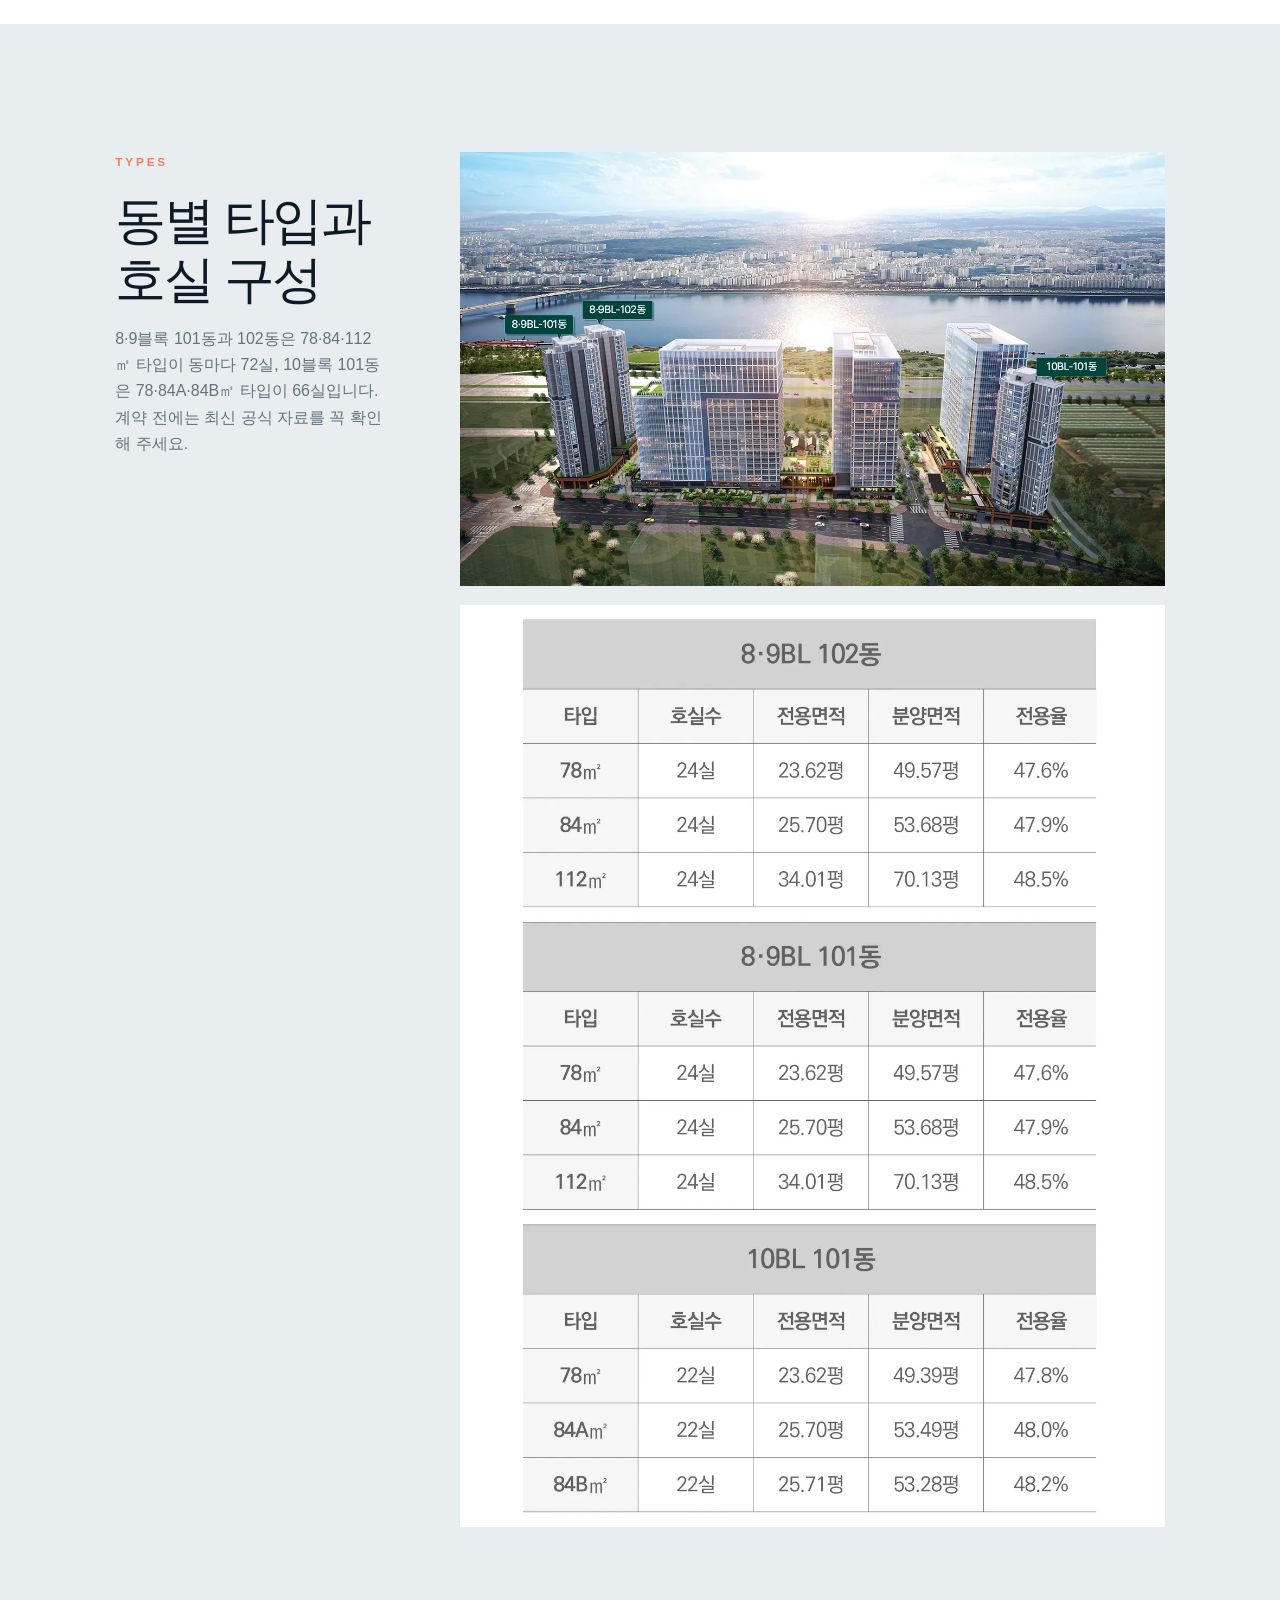
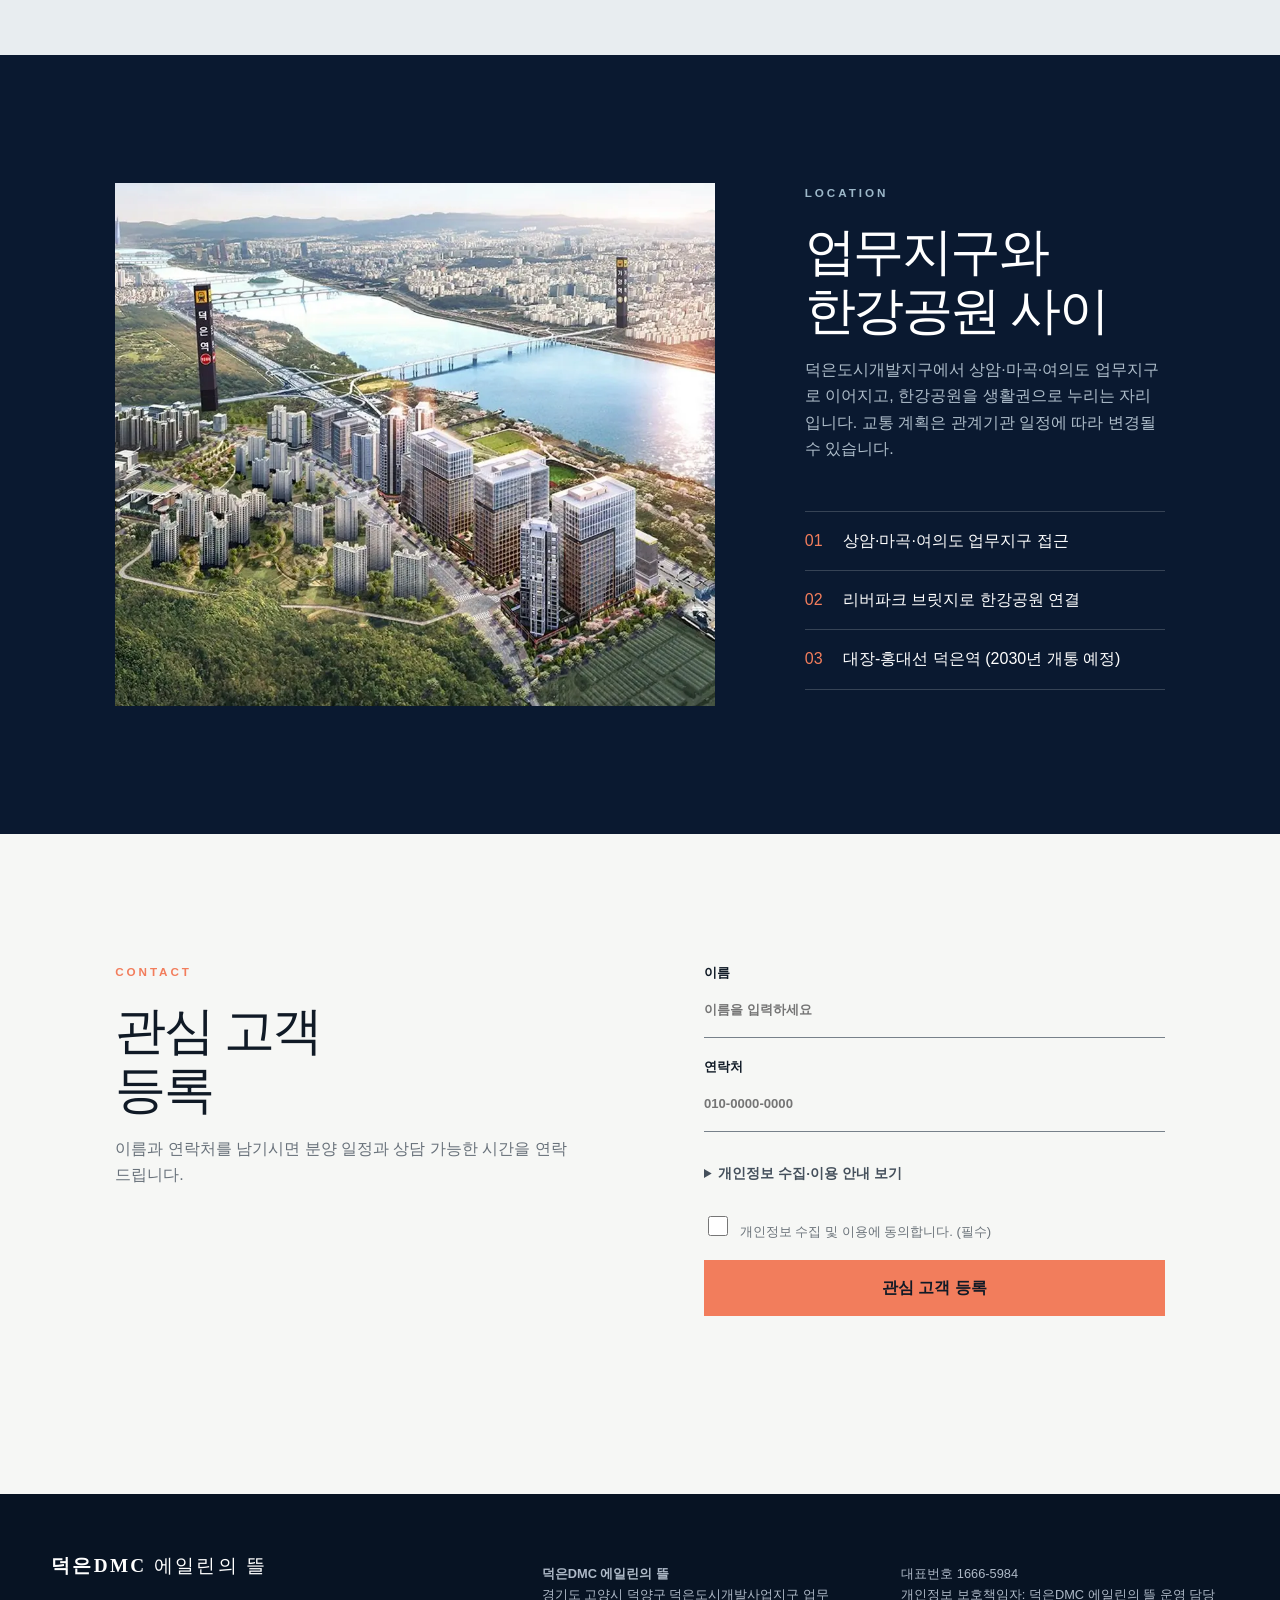
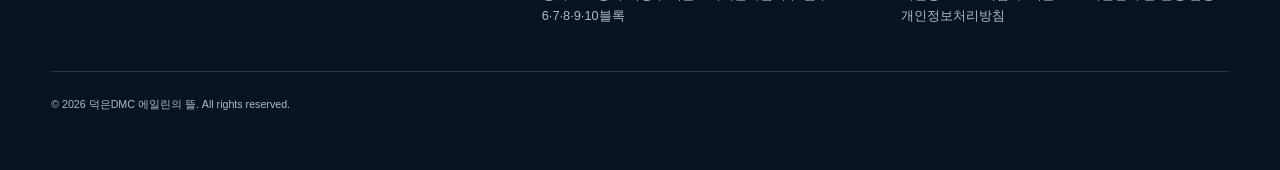
==== commit 4e1de91d: "주거동 중심으로 문구 재작성: 슬로건·추상 표현을 호실 수, 타입, 커뮤니티, 교통 계획 등 자료 근거 사실로 교체 Co-Authored-By: Claude Opus 5.5 <no" ====
--- a/index.html
+++ b/index.html
@@ -3,9 +3,9 @@
 <head>
   <meta charset="utf-8">
   <meta name="viewport" content="width=device-width,initial-scale=1">
-  <meta name="description" content="덕은DMC 에일린의 뜰 — 한강 앞에서 만나는 새로운 주거 일상">
+  <meta name="description" content="덕은DMC 에일린의 뜰 — 한강공원 옆 주거동 3개 동, 78~112㎡ 210실">
   <meta property="og:title" content="덕은DMC 에일린의 뜰">
-  <meta property="og:description" content="한강 앞에서 만나는 새로운 주거 일상">
+  <meta property="og:description" content="한강공원 옆 주거동 3개 동, 78~112㎡ 210실 · 관심고객 1666-5984">
   <meta property="og:image" content="https://wanjunsim3-droid.github.io/isbiz/og-image.jpg"><meta property="og:image:width" content="1200"><meta property="og:image:height" content="630"><meta property="og:url" content="https://wanjunsim3-droid.github.io/isbiz/"><meta property="og:site_name" content="덕은DMC 에일린의 뜰"><meta property="og:locale" content="ko_KR"><meta name="twitter:card" content="summary_large_image"><meta name="twitter:image" content="https://wanjunsim3-droid.github.io/isbiz/og-image.jpg"><meta name="theme-color" content="#0a1930"><link rel="canonical" href="https://wanjunsim3-droid.github.io/isbiz/"><link rel="icon" href="favicon.ico" sizes="48x48"><link rel="icon" href="favicon.png" type="image/png"><link rel="apple-touch-icon" href="apple-touch-icon.png">
   <meta property="og:type" content="website">
   <title>덕은DMC 에일린의 뜰</title>
@@ -27,41 +27,41 @@
       <img src="1783400530_2.슬라이드메인02.webp" alt="한강과 주변 도시를 조망한 프로젝트 광역 이미지" width="1600" height="926" fetchpriority="high">
       <div class="hero-shade"></div>
       <div class="hero-content">
-        <p class="eyebrow">A NEW RHYTHM BY THE RIVER</p>
-        <h1 id="hero-title">도시의 속도와<br><em>강의 여유</em> 사이</h1>
-        <p class="hero-copy">나서는 길은 가볍게, 돌아오는 집은 편안하게.<br>한강 가까이에서 만나는 덕은DMC 에일린의 뜰입니다.</p>
-        <div class="hero-actions"><a class="button primary" href="#story">둘러보기</a><a class="button ghost" href="#contact">소식 받기</a></div>
+        <p class="eyebrow">DEOGEUN DMC · RIVERSIDE HOME</p>
+        <h1 id="hero-title">한강공원 옆,<br><em>78~112㎡ 주거 210실</em></h1>
+        <p class="hero-copy">덕은도시개발지구 복합단지의 주거동입니다.<br>리버파크 브릿지로 자유로를 건너 한강공원에 닿습니다.</p>
+        <div class="hero-actions"><a class="button primary" href="#types">타입 보기</a><a class="button ghost" href="#contact">관심 등록</a></div>
       </div>
       <div class="hero-index" aria-hidden="true"><span>01</span><i></i><span>04</span></div>
     </section>
 
     <section id="story" class="intro section-pad">
-      <div><p class="section-label">PROJECT STORY</p><h2>하루의 장면이<br>달라지는 곳</h2></div>
-      <div class="intro-copy"><p>아침에 들어오는 빛, 집으로 돌아오는 길, 잠깐 쉬어 가는 정원. 하루의 동선을 따라 공간을 이어 구성했습니다.</p><p class="disclaimer">※ 본 페이지는 참고용 시안입니다. 확정된 사업 정보와 수치는 공식 자료를 확인해 주세요.</p></div>
+      <div><p class="section-label">PROJECT</p><h2>복합단지 안의<br>주거동 3개 동</h2></div>
+      <div class="intro-copy"><p>에일린의 뜰은 지식산업센터와 함께 들어서는 덕은지구 복합단지입니다. 이 가운데 8·9블록 101·102동과 10블록 101동이 주거동이고, 피트니스와 G.X룸 같은 커뮤니티 시설을 함께 씁니다.</p><p class="disclaimer">※ 사업 내용은 인허가 과정에서 변경될 수 있습니다. 계약 전 최신 공식 자료를 확인해 주세요.</p></div>
     </section>
 
     <section class="stats" aria-label="프로젝트 핵심 가치">
-      <article><strong>RIVER</strong><span>수변의 여유를 가까이</span></article>
-      <article><strong>LINK</strong><span>도시 주요 거점과 연결</span></article>
-      <article><strong>HOME</strong><span>생활을 배려한 공간 구성</span></article>
+      <article><strong>210실</strong><span>주거동 3개 동 총 호실</span></article>
+      <article><strong>78~112㎡</strong><span>5가지 타입 구성</span></article>
+      <article><strong>2030년</strong><span>대장-홍대선 덕은역 개통 예정</span></article>
     </section>
 
     <section class="project-visual" aria-label="프로젝트 전경">
       <img src="1783405571서브탑이미지.webp" alt="한강변 프로젝트 건축 전경" width="1900" height="400" loading="lazy" decoding="async">
-      <div><p class="section-label light">RIVERFRONT LANDMARK</p><h2>강을 따라 이어지는<br>새로운 스카이라인</h2></div>
+      <div><p class="section-label light">RIVERFRONT</p><h2>한강을 마주 보는<br>덕은지구 단지</h2></div>
     </section>
 
     <section id="places" class="places section-pad">
-      <div class="places-head"><div><p class="section-label">LIFE SCENES</p><h2>집 밖까지 이어지는<br>생활의 반경</h2></div><p>눈에 띄는 시설보다 날마다 쓰는 공간을 먼저 생각했습니다.</p></div>
+      <div class="places-head"><div><p class="section-label">LIFE</p><h2>집 가까이에<br>있는 것들</h2></div><p>운동은 단지 커뮤니티에서, 산책은 한강공원에서 할 수 있습니다.</p></div>
       <div class="scene-grid">
-        <article class="scene scene-large"><div class="scene-art art-one"></div><span>01</span><h3>리버 프론트</h3><p>강과 도시를 한눈에 조망하는 입지</p></article>
-        <article class="scene"><div class="scene-art art-two"></div><span>02</span><h3>커뮤니티</h3><p>운동과 취미, 휴식을 담은 공용 공간</p></article>
-        <article class="scene"><div class="scene-art art-three"></div><span>03</span><h3>도시 연결</h3><p>주요 생활권과 이어지는 교통 환경</p></article>
+        <article class="scene scene-large"><div class="scene-art art-one"></div><span>01</span><h3>한강공원</h3><p>리버파크 브릿지로 자유로를 건너 바로 연결</p></article>
+        <article class="scene"><div class="scene-art art-two"></div><span>02</span><h3>커뮤니티</h3><p>피트니스, G.X룸, 샤워실, 코인세탁실, 취미실</p></article>
+        <article class="scene"><div class="scene-art art-three"></div><span>03</span><h3>교통</h3><p>대장-홍대선 덕은역 2030년 개통 예정, 강변북로 지하화 계획</p></article>
       </div>
     </section>
 
     <section class="gallery section-pad" aria-labelledby="gallery-title">
-      <div class="gallery-title"><p class="section-label">SPACE GALLERY</p><h2 id="gallery-title">공간을 미리<br>살펴보세요</h2><p>공간 이미지를 모았습니다.</p></div>
+      <div class="gallery-title"><p class="section-label">MATERIALS</p><h2 id="gallery-title">단지 전경과<br>입지 자료</h2><p>업무지구 위치, 한강공원 연결, 교통 계획을 정리한 자료입니다.</p></div>
       <div class="gallery-track">
         <figure><img src="1783405256_1.00.webp" alt="덕은DMC 에일린의 뜰 단지 전경과 복합시설 구성(주거·업무·상가)" width="1300" height="800" loading="lazy" decoding="async"><figcaption>단지 전경</figcaption></figure>
         <figure><img src="1783405256_2.01.webp" alt="상암·마곡·여의도를 잇는 업무지구 위치도" width="1300" height="800" loading="lazy" decoding="async"><figcaption>업무지구 접근</figcaption></figure>
@@ -71,18 +71,18 @@
       </div>
     </section>
 
-    <section class="overview section-pad" aria-labelledby="overview-title">
-      <div class="overview-copy"><p class="section-label">PROJECT OVERVIEW</p><h2 id="overview-title">한눈에 보는<br>프로젝트 구성</h2><p>건물 배치와 타입별 정보를 이미지로 볼 수 있습니다. 계약 전에는 최신 공식 자료를 꼭 확인해 주세요.</p></div>
+    <section id="types" class="overview section-pad" aria-labelledby="overview-title">
+      <div class="overview-copy"><p class="section-label">TYPES</p><h2 id="overview-title">동별 타입과<br>호실 구성</h2><p>8·9블록 101동과 102동은 78·84·112㎡ 타입이 동마다 72실, 10블록 101동은 78·84A·84B㎡ 타입이 66실입니다. 계약 전에는 최신 공식 자료를 꼭 확인해 주세요.</p></div>
       <div class="overview-images"><img src="1783401132_1.사업개요.webp" alt="강변 프로젝트 건물 배치 조감도" width="1300" height="800" loading="lazy" decoding="async"><img src="1783401680_2.사업개요1.webp" alt="동별 타입과 면적 안내표" width="1300" height="1700" loading="lazy" decoding="async"></div>
     </section>
 
     <section id="location" class="location section-pad">
       <div class="map-art location-photo"><img src="1783405372_1.관심고객등록.webp" alt="한강과 주변 생활권을 보여주는 광역 조감도" width="1300" height="800" loading="lazy" decoding="async"></div>
-      <div class="location-copy"><p class="section-label light">LOCATION</p><h2>생활의 중심과<br>가까운 곳</h2><p>덕은도시개발지구에서 상암·마곡·여의도 업무지구로 이어지고, 한강공원을 생활권으로 누리는 자리입니다. 교통 계획은 관계기관 일정에 따라 변경될 수 있습니다.</p><ul><li><span>01</span> 상암·마곡·여의도 업무지구 접근</li><li><span>02</span> 리버파크 브릿지로 한강공원 연결</li><li><span>03</span> 대장-홍대선 덕은역 (2030년 개통 예정)</li></ul></div>
+      <div class="location-copy"><p class="section-label light">LOCATION</p><h2>업무지구와<br>한강공원 사이</h2><p>덕은도시개발지구에서 상암·마곡·여의도 업무지구로 이어지고, 한강공원을 생활권으로 누리는 자리입니다. 교통 계획은 관계기관 일정에 따라 변경될 수 있습니다.</p><ul><li><span>01</span> 상암·마곡·여의도 업무지구 접근</li><li><span>02</span> 리버파크 브릿지로 한강공원 연결</li><li><span>03</span> 대장-홍대선 덕은역 (2030년 개통 예정)</li></ul></div>
     </section>
 
     <section id="contact" class="contact section-pad">
-      <div><p class="section-label">STAY INFORMED</p><h2>새 소식을<br>가장 먼저 받아보세요</h2><p>이름과 연락처를 남기시면 프로젝트 소식과 상담 일정을 안내해 드립니다.</p></div>
+      <div><p class="section-label">CONTACT</p><h2>관심 고객<br>등록</h2><p>이름과 연락처를 남기시면 분양 일정과 상담 가능한 시간을 연락드립니다.</p></div>
       <form id="interest-form"><label>이름<input name="name" autocomplete="name" placeholder="이름을 입력하세요" required></label><label>연락처<input name="phone" inputmode="tel" autocomplete="tel" placeholder="010-0000-0000" required></label><input type="text" name="_honey" tabindex="-1" autocomplete="off" aria-hidden="true" style="position:absolute;left:-9999px;opacity:0"><details class="consent"><summary>개인정보 수집·이용 안내 보기</summary><ul><li>수집 항목: 이름, 연락처</li><li>이용 목적: 관심 고객 등록, 분양 소식 및 상담 일정 안내</li><li>보유 기간: 등록일로부터 1년 또는 동의 철회 시까지</li><li>전송 위탁: FormSubmit(formsubmit.co)을 통해 운영 담당자 이메일로 전달</li><li>동의를 거부할 수 있으며, 이 경우 관심 고객 등록이 제한됩니다. 대표번호 1666-5984로 전화 상담은 가능합니다.</li></ul><a href="privacy.html" target="_blank" rel="noopener">개인정보처리방침 전문 보기</a></details><label class="agree"><input type="checkbox" required> 개인정보 수집 및 이용에 동의합니다. (필수)</label><button class="button primary" type="submit">관심 고객 등록</button><p id="form-message" role="status"></p></form>
     </section>
   </main>
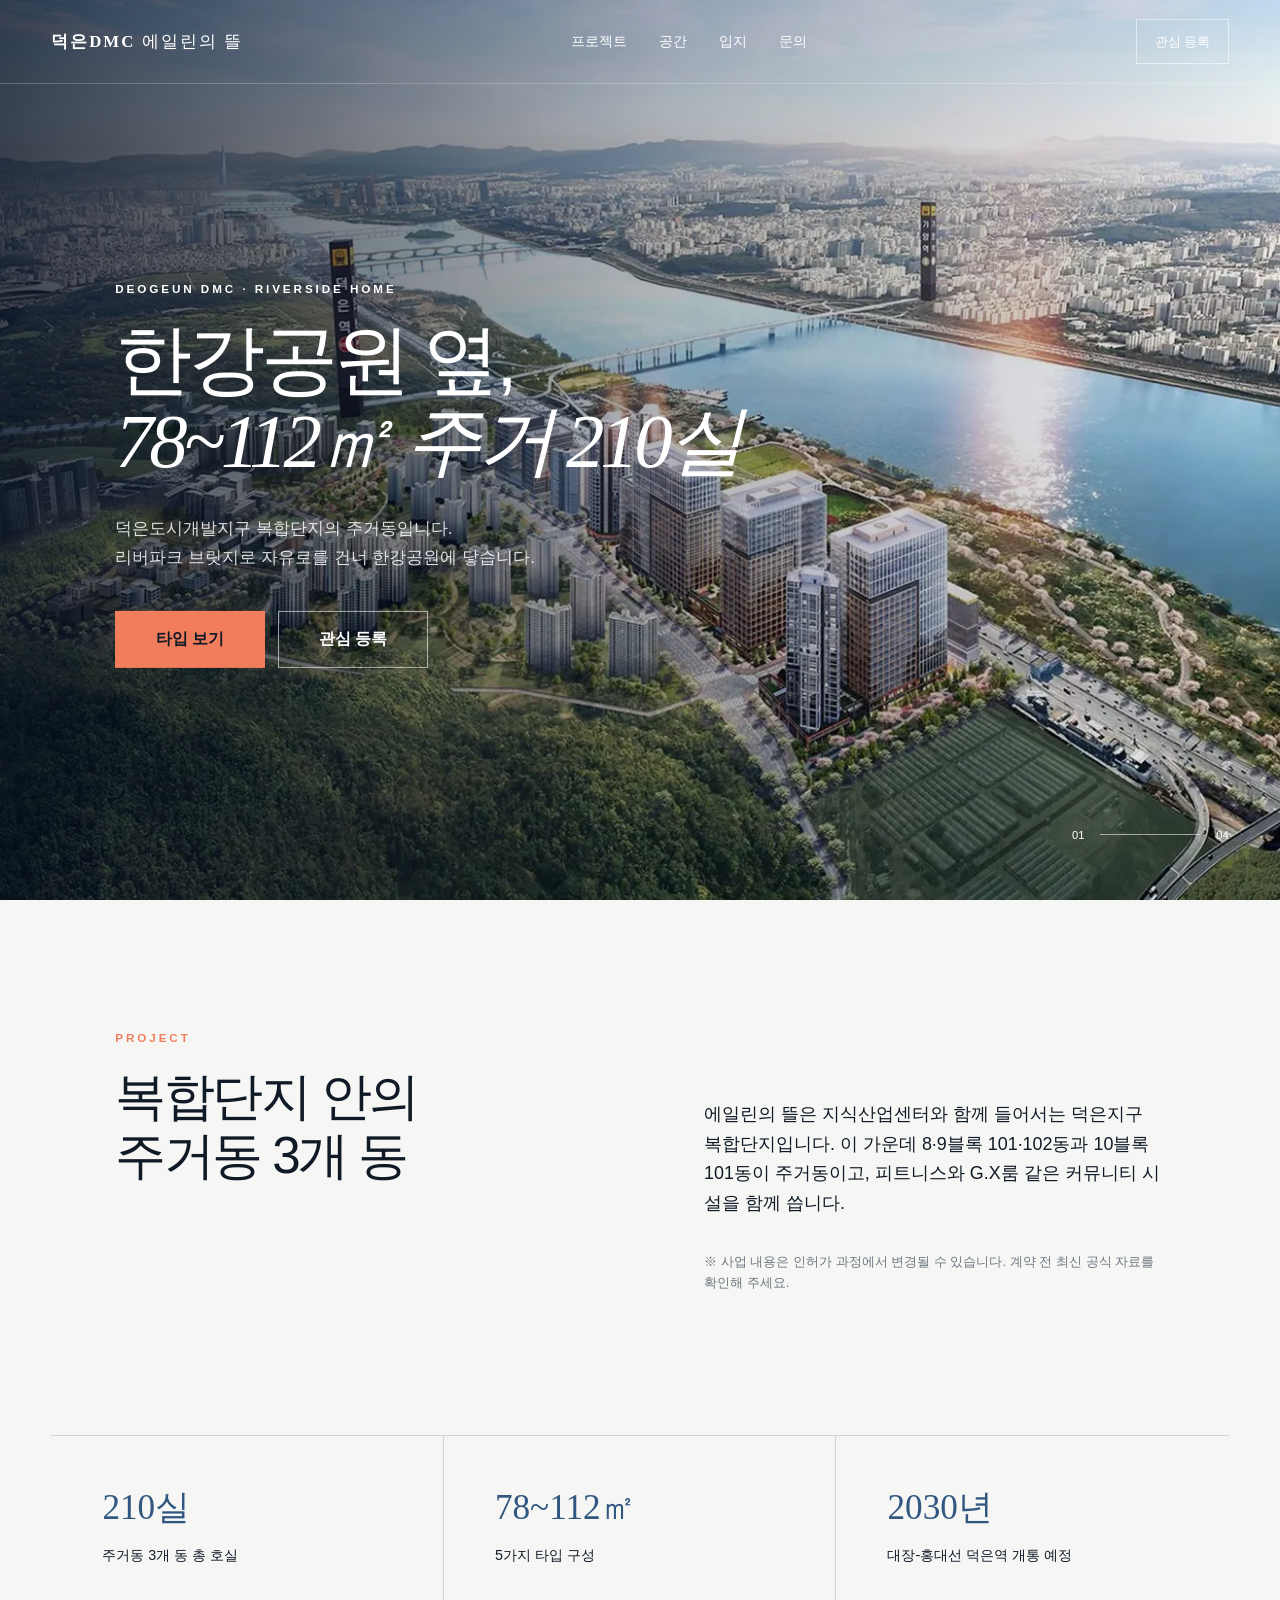
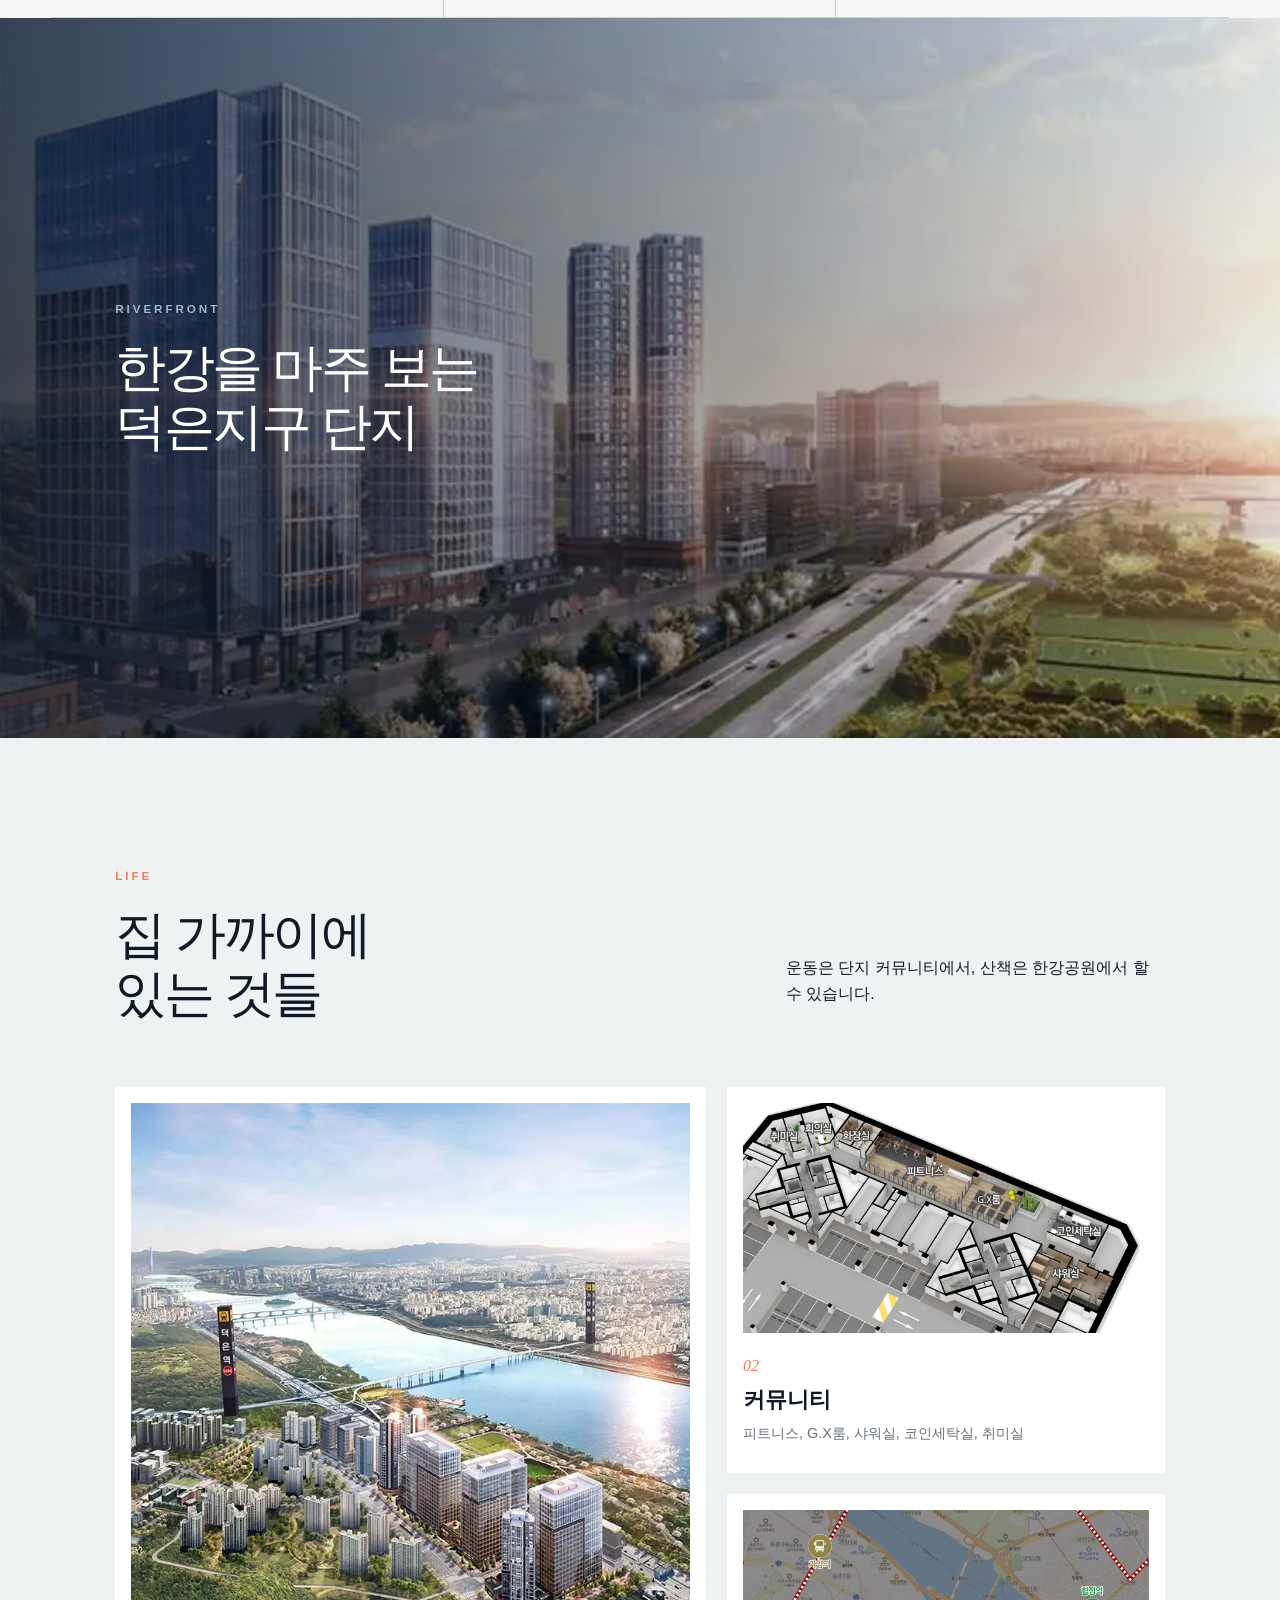
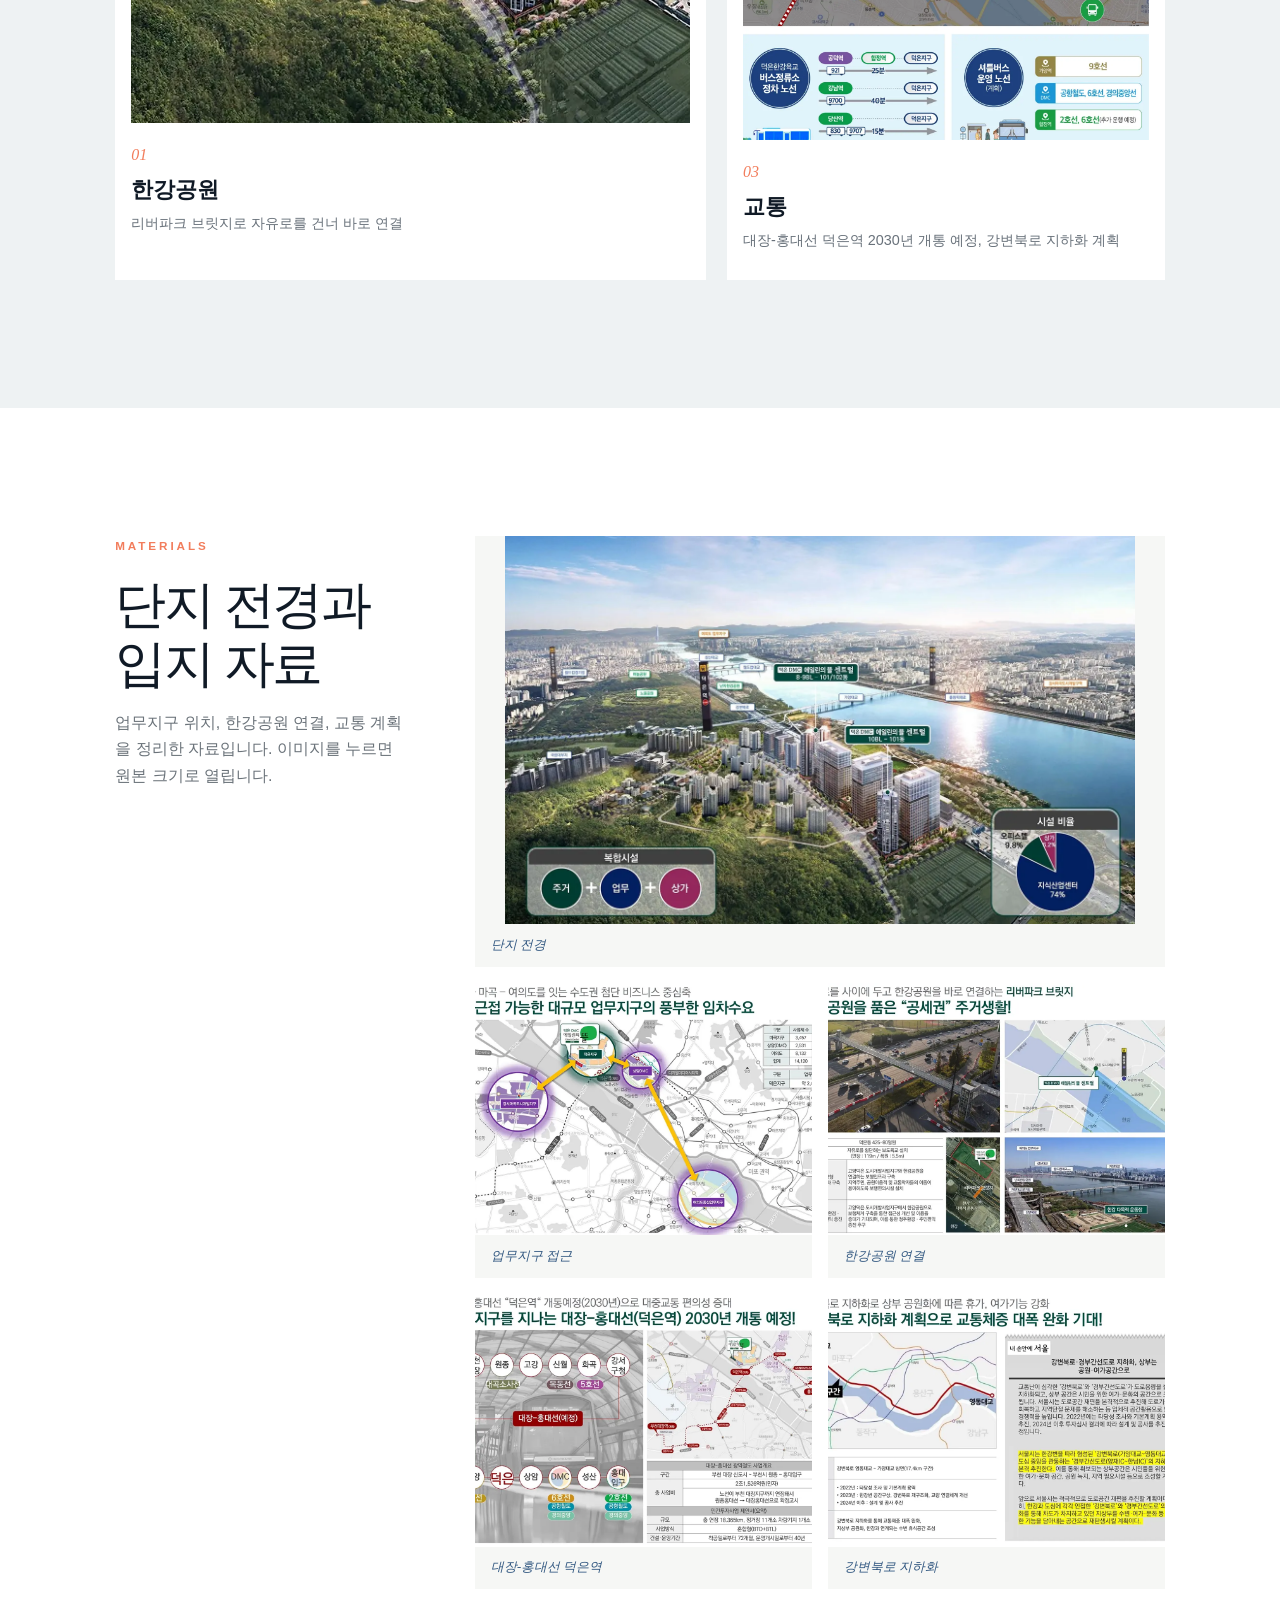
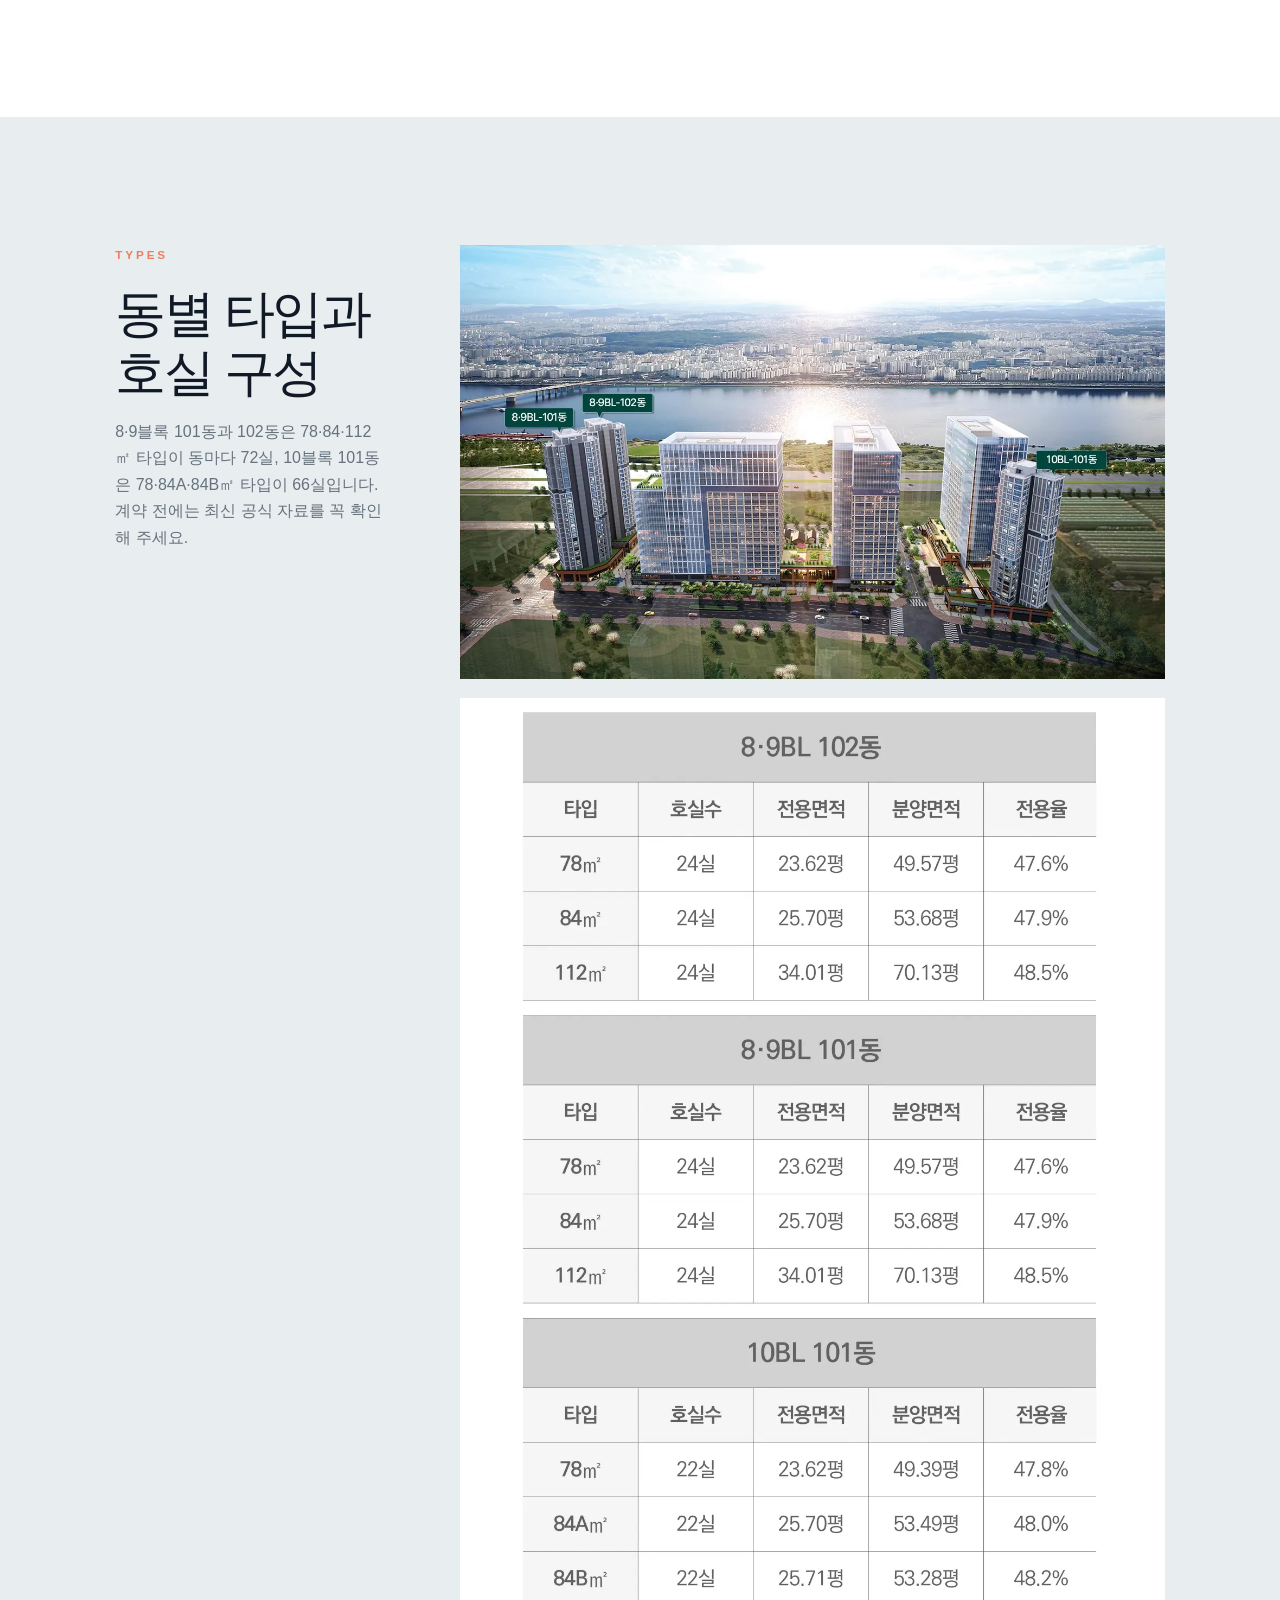
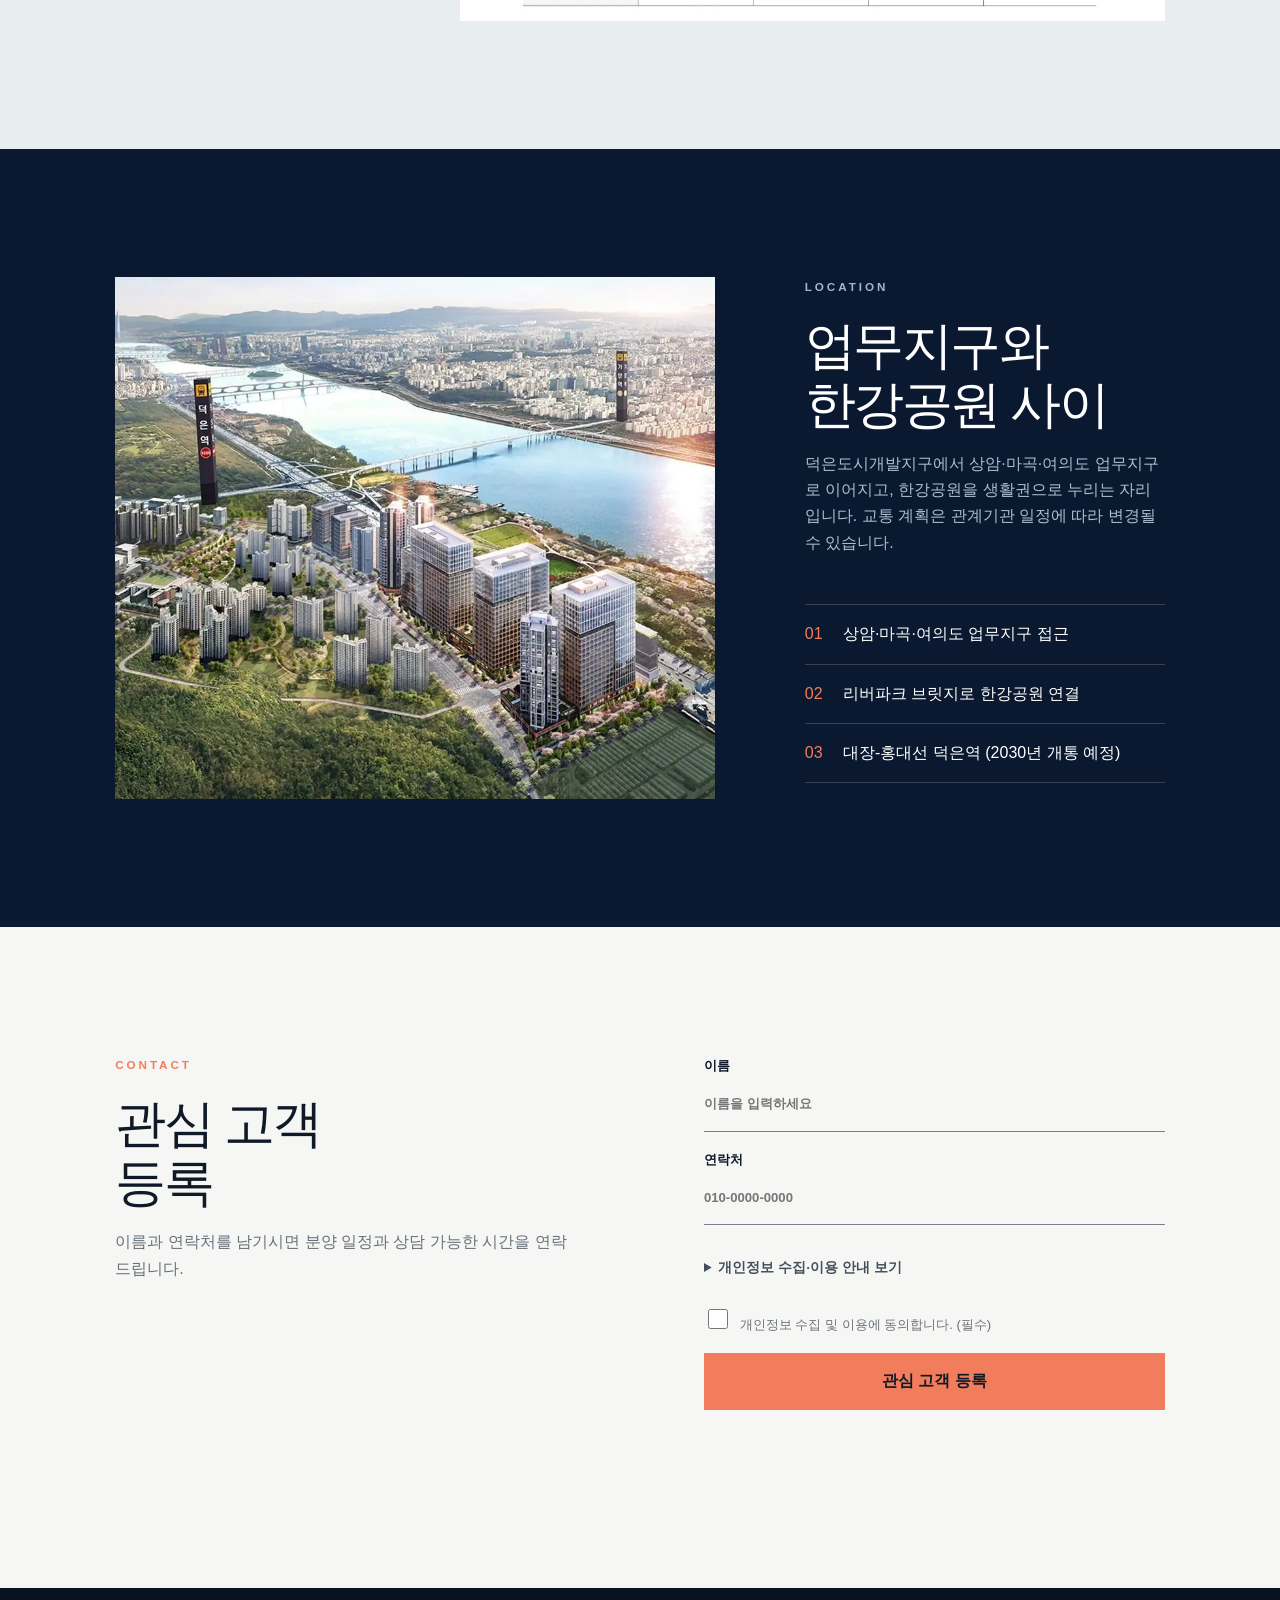
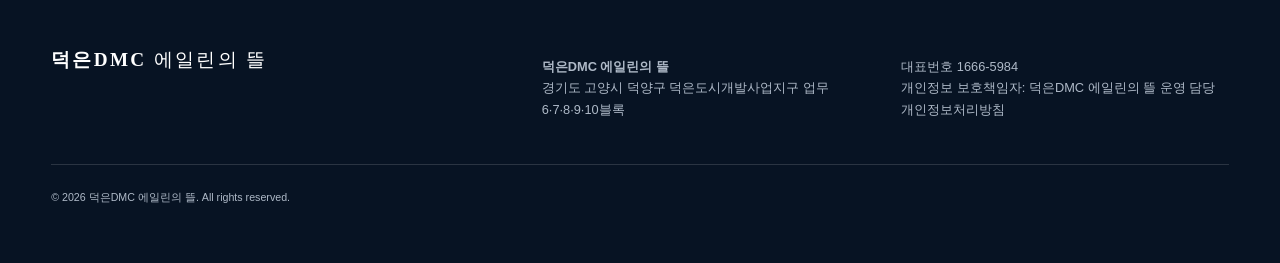
==== commit bcc00e30: "모바일에서 자료 이미지가 잘리던 문제 수정: 갤러리 높이 고정 해제, 원본 비율 표시, 탭하면 원본 열기 Co-Authored-By: Claude Opus 5.5 <noreply@" ====
--- a/index.html
+++ b/index.html
@@ -61,13 +61,13 @@
     </section>
 
     <section class="gallery section-pad" aria-labelledby="gallery-title">
-      <div class="gallery-title"><p class="section-label">MATERIALS</p><h2 id="gallery-title">단지 전경과<br>입지 자료</h2><p>업무지구 위치, 한강공원 연결, 교통 계획을 정리한 자료입니다.</p></div>
+      <div class="gallery-title"><p class="section-label">MATERIALS</p><h2 id="gallery-title">단지 전경과<br>입지 자료</h2><p>업무지구 위치, 한강공원 연결, 교통 계획을 정리한 자료입니다. 이미지를 누르면 원본 크기로 열립니다.</p></div>
       <div class="gallery-track">
-        <figure><img src="1783405256_1.00.webp" alt="덕은DMC 에일린의 뜰 단지 전경과 복합시설 구성(주거·업무·상가)" width="1300" height="800" loading="lazy" decoding="async"><figcaption>단지 전경</figcaption></figure>
-        <figure><img src="1783405256_2.01.webp" alt="상암·마곡·여의도를 잇는 업무지구 위치도" width="1300" height="800" loading="lazy" decoding="async"><figcaption>업무지구 접근</figcaption></figure>
-        <figure><img src="1783405256_3.02.webp" alt="리버파크 브릿지로 연결되는 한강공원 생활권" width="1300" height="800" loading="lazy" decoding="async"><figcaption>한강공원 연결</figcaption></figure>
-        <figure><img src="1783405257_4.03.webp" alt="대장-홍대선 덕은역 2030년 개통 예정 노선도" width="1300" height="800" loading="lazy" decoding="async"><figcaption>대장-홍대선 덕은역</figcaption></figure>
-        <figure><img src="1783405257_5.04.webp" alt="강변북로 지하화 계획 안내" width="1300" height="800" loading="lazy" decoding="async"><figcaption>강변북로 지하화</figcaption></figure>
+        <figure><a href="1783405256_1.00.webp" target="_blank" rel="noopener" aria-label="원본 크게 보기"><img src="1783405256_1.00.webp" alt="덕은DMC 에일린의 뜰 단지 전경과 복합시설 구성(주거·업무·상가)" width="1300" height="800" loading="lazy" decoding="async"></a><figcaption>단지 전경</figcaption></figure>
+        <figure><a href="1783405256_2.01.webp" target="_blank" rel="noopener" aria-label="원본 크게 보기"><img src="1783405256_2.01.webp" alt="상암·마곡·여의도를 잇는 업무지구 위치도" width="1300" height="800" loading="lazy" decoding="async"></a><figcaption>업무지구 접근</figcaption></figure>
+        <figure><a href="1783405256_3.02.webp" target="_blank" rel="noopener" aria-label="원본 크게 보기"><img src="1783405256_3.02.webp" alt="리버파크 브릿지로 연결되는 한강공원 생활권" width="1300" height="800" loading="lazy" decoding="async"></a><figcaption>한강공원 연결</figcaption></figure>
+        <figure><a href="1783405257_4.03.webp" target="_blank" rel="noopener" aria-label="원본 크게 보기"><img src="1783405257_4.03.webp" alt="대장-홍대선 덕은역 2030년 개통 예정 노선도" width="1300" height="800" loading="lazy" decoding="async"></a><figcaption>대장-홍대선 덕은역</figcaption></figure>
+        <figure><a href="1783405257_5.04.webp" target="_blank" rel="noopener" aria-label="원본 크게 보기"><img src="1783405257_5.04.webp" alt="강변북로 지하화 계획 안내" width="1300" height="800" loading="lazy" decoding="async"></a><figcaption>강변북로 지하화</figcaption></figure>
       </div>
     </section>
 
--- a/styles.css
+++ b/styles.css
@@ -1,3 +1,12 @@
 :root{--navy:#0a1930;--ink:#101a26;--blue:#315780;--sky:#dce9f1;--coral:#f27d5c;--paper:#f6f7f5;--line:rgba(16,26,38,.16)}*{box-sizing:border-box}html{scroll-behavior:smooth}body{margin:0;color:var(--ink);background:var(--paper);font-family:"Pretendard","Noto Sans KR",Arial,sans-serif;line-height:1.65}a{color:inherit;text-decoration:none}.site-header{position:fixed;z-index:20;top:0;left:0;width:100%;height:84px;padding:0 4vw;display:flex;align-items:center;gap:3rem;color:white;border-bottom:1px solid rgba(255,255,255,.22);transition:.3s}.site-header.scrolled{height:68px;background:rgba(10,25,48,.94);backdrop-filter:blur(12px)}.brand{font-family:Georgia,serif;font-size:1.05rem;letter-spacing:.12em}.brand span{font-weight:700}.site-header nav{display:flex;gap:2rem;margin:auto}.site-header nav a{font-size:.88rem}.header-cta{border:1px solid rgba(255,255,255,.55);padding:.65rem 1.1rem;font-size:.82rem}.menu-button{display:none;background:none;border:1px solid white;color:white;padding:.5rem .7rem}.hero{position:relative;min-height:760px;height:100vh;color:white;overflow:hidden}.hero>img{position:absolute;width:100%;height:100%;object-fit:cover}.hero-shade{position:absolute;inset:0;background:linear-gradient(90deg,rgba(5,15,31,.76) 0%,rgba(5,15,31,.3) 52%,rgba(5,15,31,.05) 100%)}.hero-content{position:absolute;left:9vw;top:50%;transform:translateY(-44%);max-width:680px}.eyebrow,.section-label{font-size:.73rem;letter-spacing:.25em;font-weight:700;margin:0 0 1.3rem}.hero h1{font-size:clamp(3.4rem,6vw,7.2rem);line-height:1.05;letter-spacing:-.055em;margin:0;font-weight:300}.hero h1 em{font-family:Georgia,serif;font-weight:400}.hero-copy{font-size:1.08rem;margin:2rem 0 2.5rem;color:rgba(255,255,255,.84)}.hero-actions{display:flex;gap:.8rem}.button{display:inline-flex;justify-content:center;align-items:center;min-width:150px;padding:.88rem 1.3rem;border:1px solid transparent;font:inherit;font-weight:700;cursor:pointer}.button.primary{background:var(--coral);color:#101a26}.button.ghost{border-color:rgba(255,255,255,.6)}.hero-index{position:absolute;bottom:3.5rem;right:4vw;display:flex;align-items:center;gap:1rem;font-size:.7rem}.hero-index i{width:100px;height:1px;background:rgba(255,255,255,.55)}.section-pad{padding:8rem 9vw}.intro{display:grid;grid-template-columns:1fr 1fr;gap:10vw}.section-label{color:var(--coral)}h2{font-size:clamp(2.5rem,4vw,5rem);letter-spacing:-.05em;line-height:1.15;margin:0;font-weight:500}.intro-copy{padding-top:3.4rem;font-size:1.12rem;max-width:580px}.disclaimer{margin-top:2rem;color:#6e7680;font-size:.82rem}.stats{display:grid;grid-template-columns:repeat(3,1fr);margin:0 4vw;border-top:1px solid var(--line);border-bottom:1px solid var(--line)}.stats article{padding:3rem 4vw;border-right:1px solid var(--line)}.stats article:last-child{border:0}.stats strong{display:block;font:2.2rem Georgia,serif;color:var(--blue);margin-bottom:.7rem}.stats span{font-size:.9rem}.places{background:#eef2f3}.places-head{display:grid;grid-template-columns:1.2fr .8fr;gap:8vw;align-items:end}.places-head>p{max-width:480px}.scene-grid{display:grid;grid-template-columns:1.35fr 1fr;gap:1.3rem;margin-top:4rem}.scene{background:white;padding:1rem 1rem 1.7rem}.scene-large{grid-row:span 2}.scene-art{min-height:230px;margin-bottom:1.2rem;background:#ccd9de}.scene-large .scene-art{height:calc(100% - 130px);min-height:500px}.art-one{background:linear-gradient(145deg,transparent 35%,rgba(242,125,92,.7) 36% 42%,transparent 43%),linear-gradient(25deg,#173553 0 40%,#b9d4df 41% 68%,#eef2ee 69%)}.art-two{background:radial-gradient(circle at 70% 40%,#e7b777 0 8%,transparent 9%),linear-gradient(140deg,#153748 0 36%,#88a795 37% 68%,#d4e0d8 69%)}.art-three{background:linear-gradient(35deg,#bdcbc6 0 24%,#f27d5c 25% 34%,#25445f 35% 69%,#d7e2e5 70%)}.scene span{font:italic 1rem Georgia,serif;color:var(--coral)}.scene h3{font-size:1.4rem;margin:.2rem 0}.scene p{margin:0;color:#68717a;font-size:.9rem}.location{display:grid;grid-template-columns:1.25fr .75fr;gap:7vw;background:var(--navy);color:white;min-height:700px}.map-art{position:relative;min-height:520px;background:#102a49;overflow:hidden}.river{position:absolute;left:-15%;top:29%;width:130%;height:34%;background:#315879;transform:rotate(-8deg);border-top:1px solid #6f92aa;border-bottom:1px solid #6f92aa}.road{position:absolute;width:120%;height:5px;background:#778a96;box-shadow:0 0 0 8px rgba(255,255,255,.04)}.r1{top:28%;left:-10%;transform:rotate(31deg)}.r2{top:75%;left:-10%;transform:rotate(-20deg)}.pin{position:absolute;top:47%;left:53%;display:flex;align-items:center;gap:.8rem}.pin b{width:22px;height:22px;border:6px solid var(--coral);border-radius:50%;box-shadow:0 0 0 8px rgba(242,125,92,.25)}.pin span{font-size:.65rem;letter-spacing:.12em}.section-label.light{color:#9db8c9}.location-copy{align-self:center}.location-copy>p{color:#aebdca}.location-copy ul{list-style:none;padding:0;margin-top:3rem;border-top:1px solid rgba(255,255,255,.18)}.location-copy li{padding:1rem 0;border-bottom:1px solid rgba(255,255,255,.18)}.location-copy li span{color:var(--coral);margin-right:1rem}.contact{display:grid;grid-template-columns:1fr 1fr;gap:10vw}.contact>div>p:last-child{color:#68717a}.contact form{display:grid;gap:1.1rem}.contact label{font-size:.82rem;font-weight:700}.contact input:not([type=checkbox]){display:block;width:100%;padding:1rem 0;border:0;border-bottom:1px solid #77818a;background:transparent;font:inherit}.agree{font-weight:400!important;color:#6b737a}.agree input{margin-right:.5rem}#form-message{color:var(--blue);font-weight:700}footer{padding:3.5rem 4vw;background:#071323;color:#aeb9c7;display:grid;grid-template-columns:1.4fr 1fr 1fr;gap:2rem;align-items:start;font-size:.8rem}footer .brand{color:white;font-size:1.2rem}footer small{grid-column:1/-1;border-top:1px solid rgba(255,255,255,.14);padding-top:1.5rem}@media(max-width:820px){.site-header{height:68px}.site-header nav{display:none;position:absolute;top:68px;left:0;width:100%;padding:1rem 4vw;background:var(--navy);flex-direction:column}.site-header nav.open{display:flex}.menu-button{display:block;margin-left:auto}.header-cta{display:none}.hero{min-height:680px}.hero-content{left:6vw;right:6vw}.hero h1{font-size:3.25rem}.section-pad{padding:5rem 6vw}.intro,.places-head,.location,.contact{grid-template-columns:1fr}.stats{grid-template-columns:1fr}.stats article{border-right:0;border-bottom:1px solid var(--line)}.scene-grid{grid-template-columns:1fr}.scene-large .scene-art{min-height:300px}.map-art{min-height:400px}.location-copy{padding-top:1rem}footer{grid-template-columns:1fr}.hero-index{display:none}}
 
 .consent{margin:.4rem 0 .2rem;font-size:.85rem;line-height:1.7;color:#45505c}.consent summary{cursor:pointer;font-weight:600;padding:.4rem 0}.consent ul{margin:.4rem 0;padding-left:1.1rem}.consent a{color:#315780;text-decoration:underline}.agree input{width:20px;height:20px;accent-color:#f27d5c;flex:none}
+/* 자료 이미지(글씨가 들어간 인포그래픽)는 잘리지 않게 원본 비율로 표시 */
+.gallery-track img,.gallery-track figure:first-child img{height:auto;aspect-ratio:auto;object-fit:contain}
+.gallery-track a{display:block;cursor:zoom-in}
+.overview-images img{height:auto}
+@media(max-width:820px){
+  .scene-art,.scene-large .scene-art{min-height:0;height:auto;background-size:contain;background-repeat:no-repeat;background-position:center}
+  .art-one{aspect-ratio:1300/800}.art-two{aspect-ratio:1300/770}.art-three{aspect-ratio:1300/1530}
+  .map-art{min-height:0}.location-photo img{height:auto;object-fit:contain}
+}
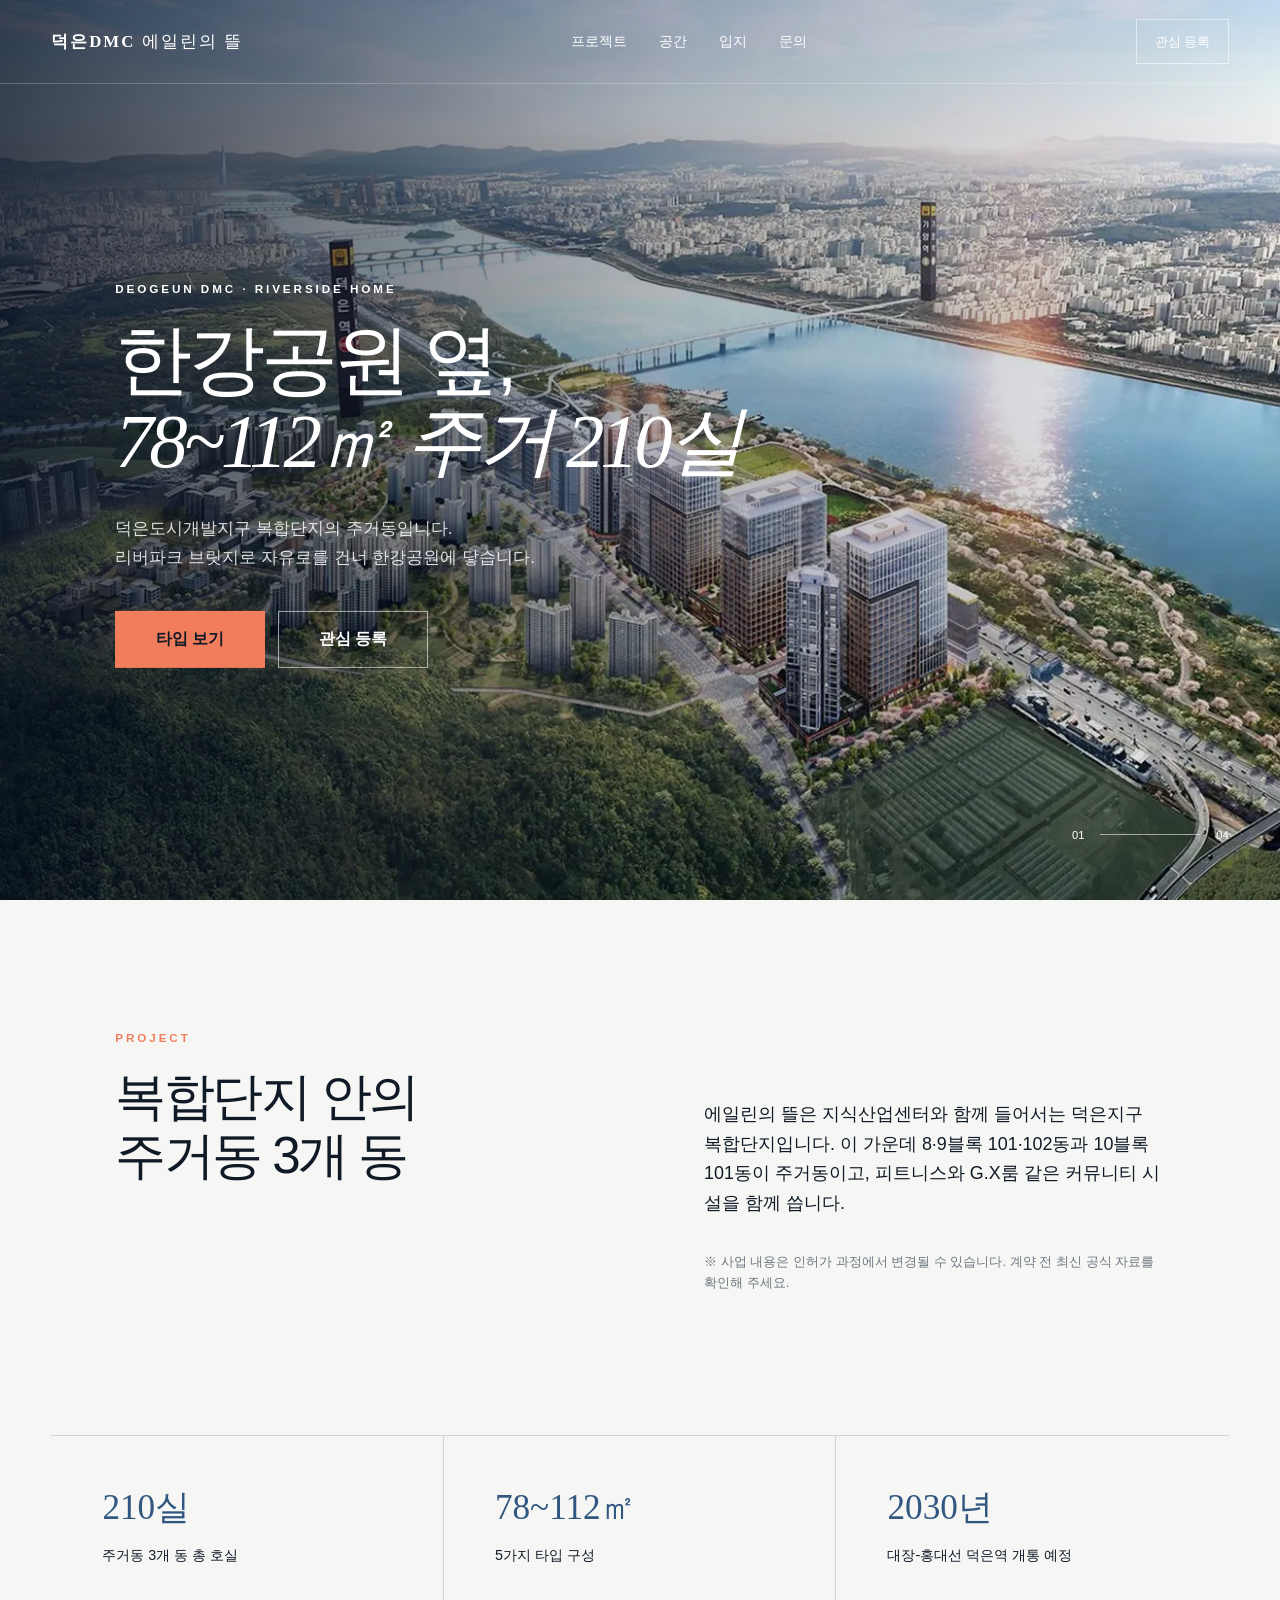
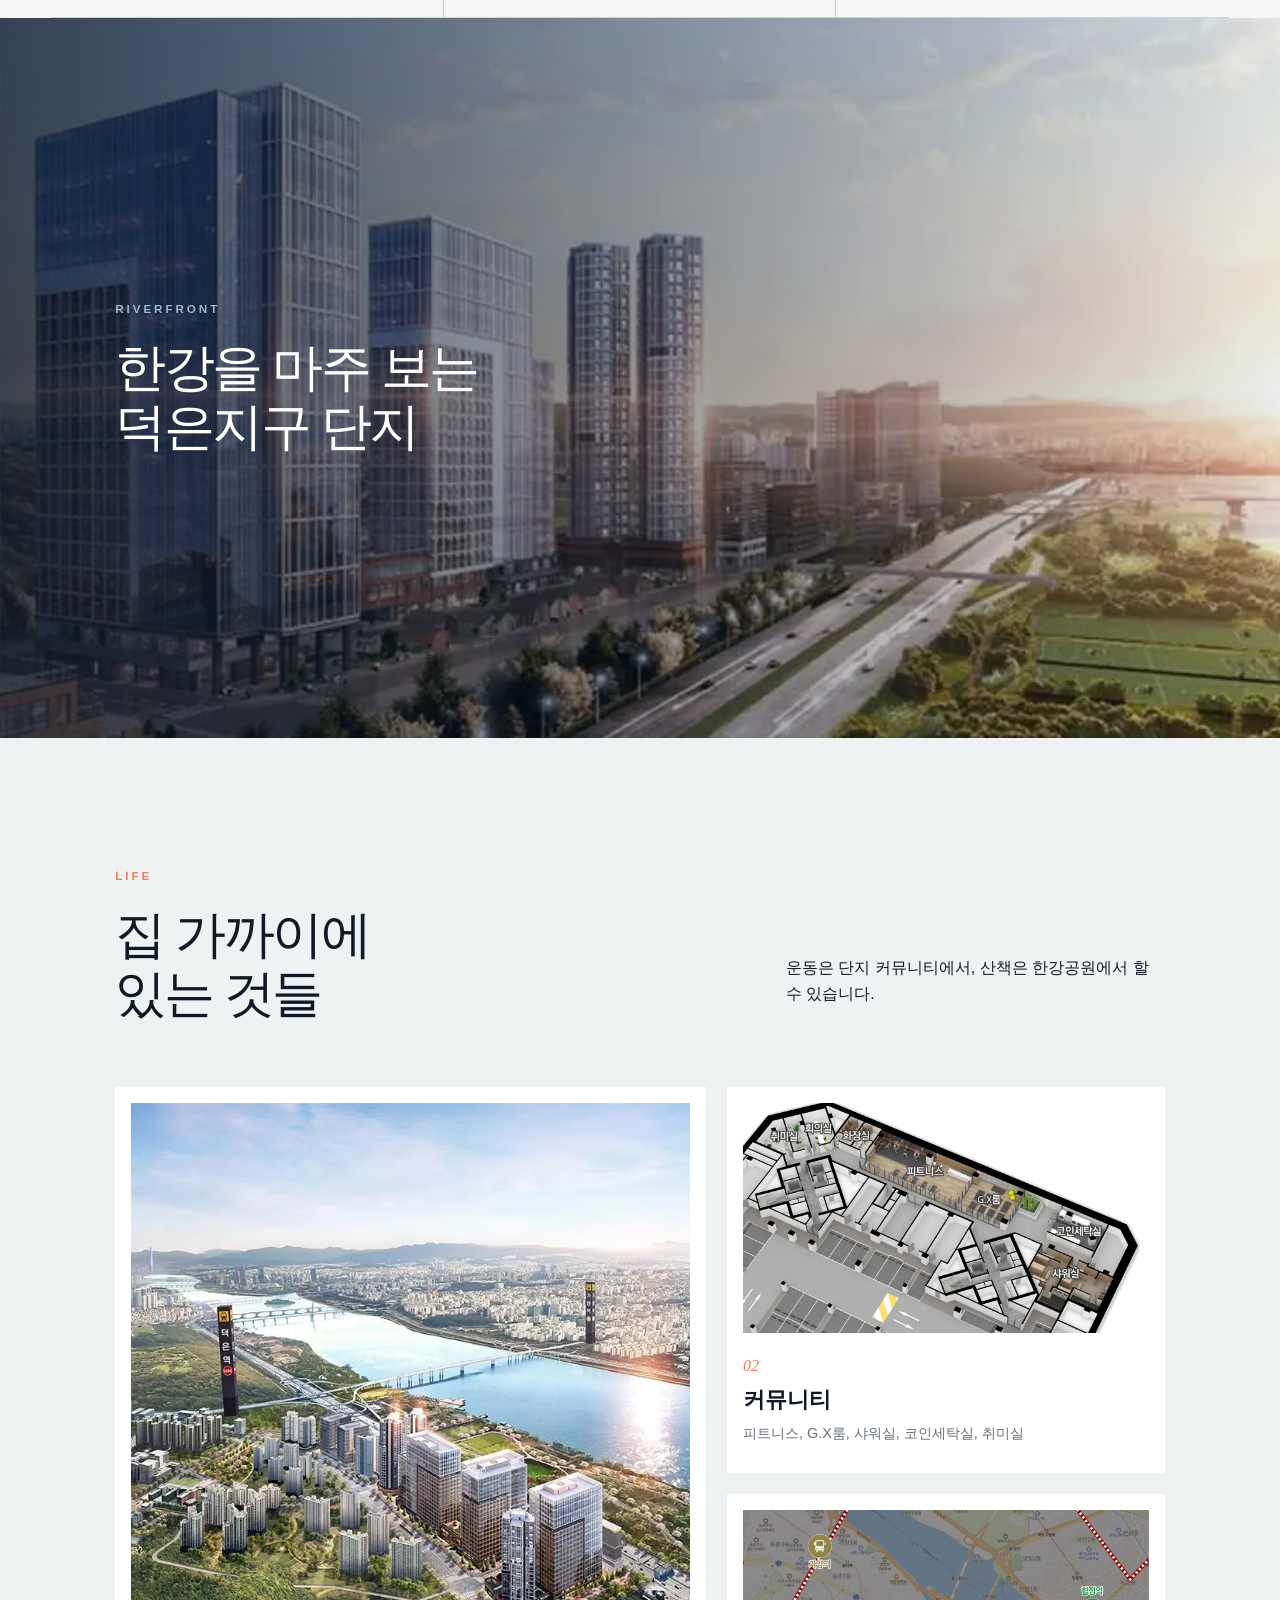
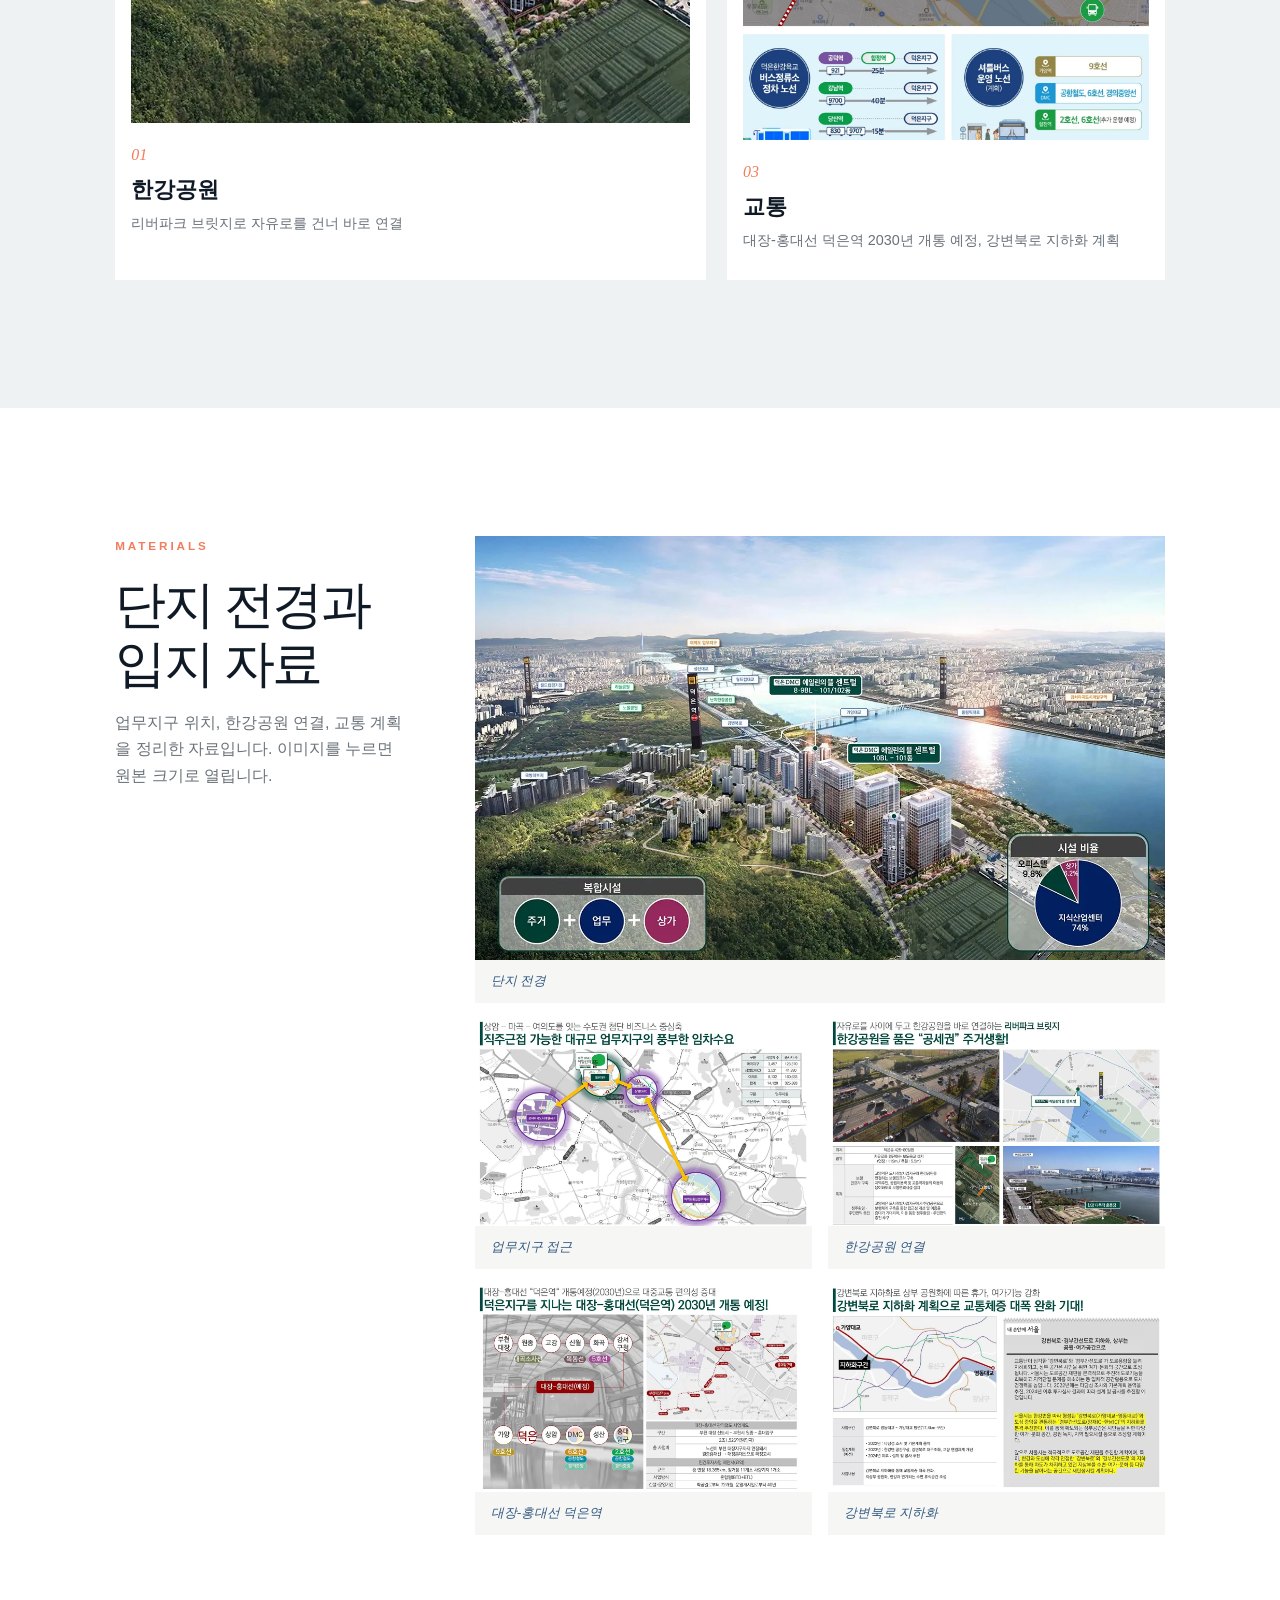
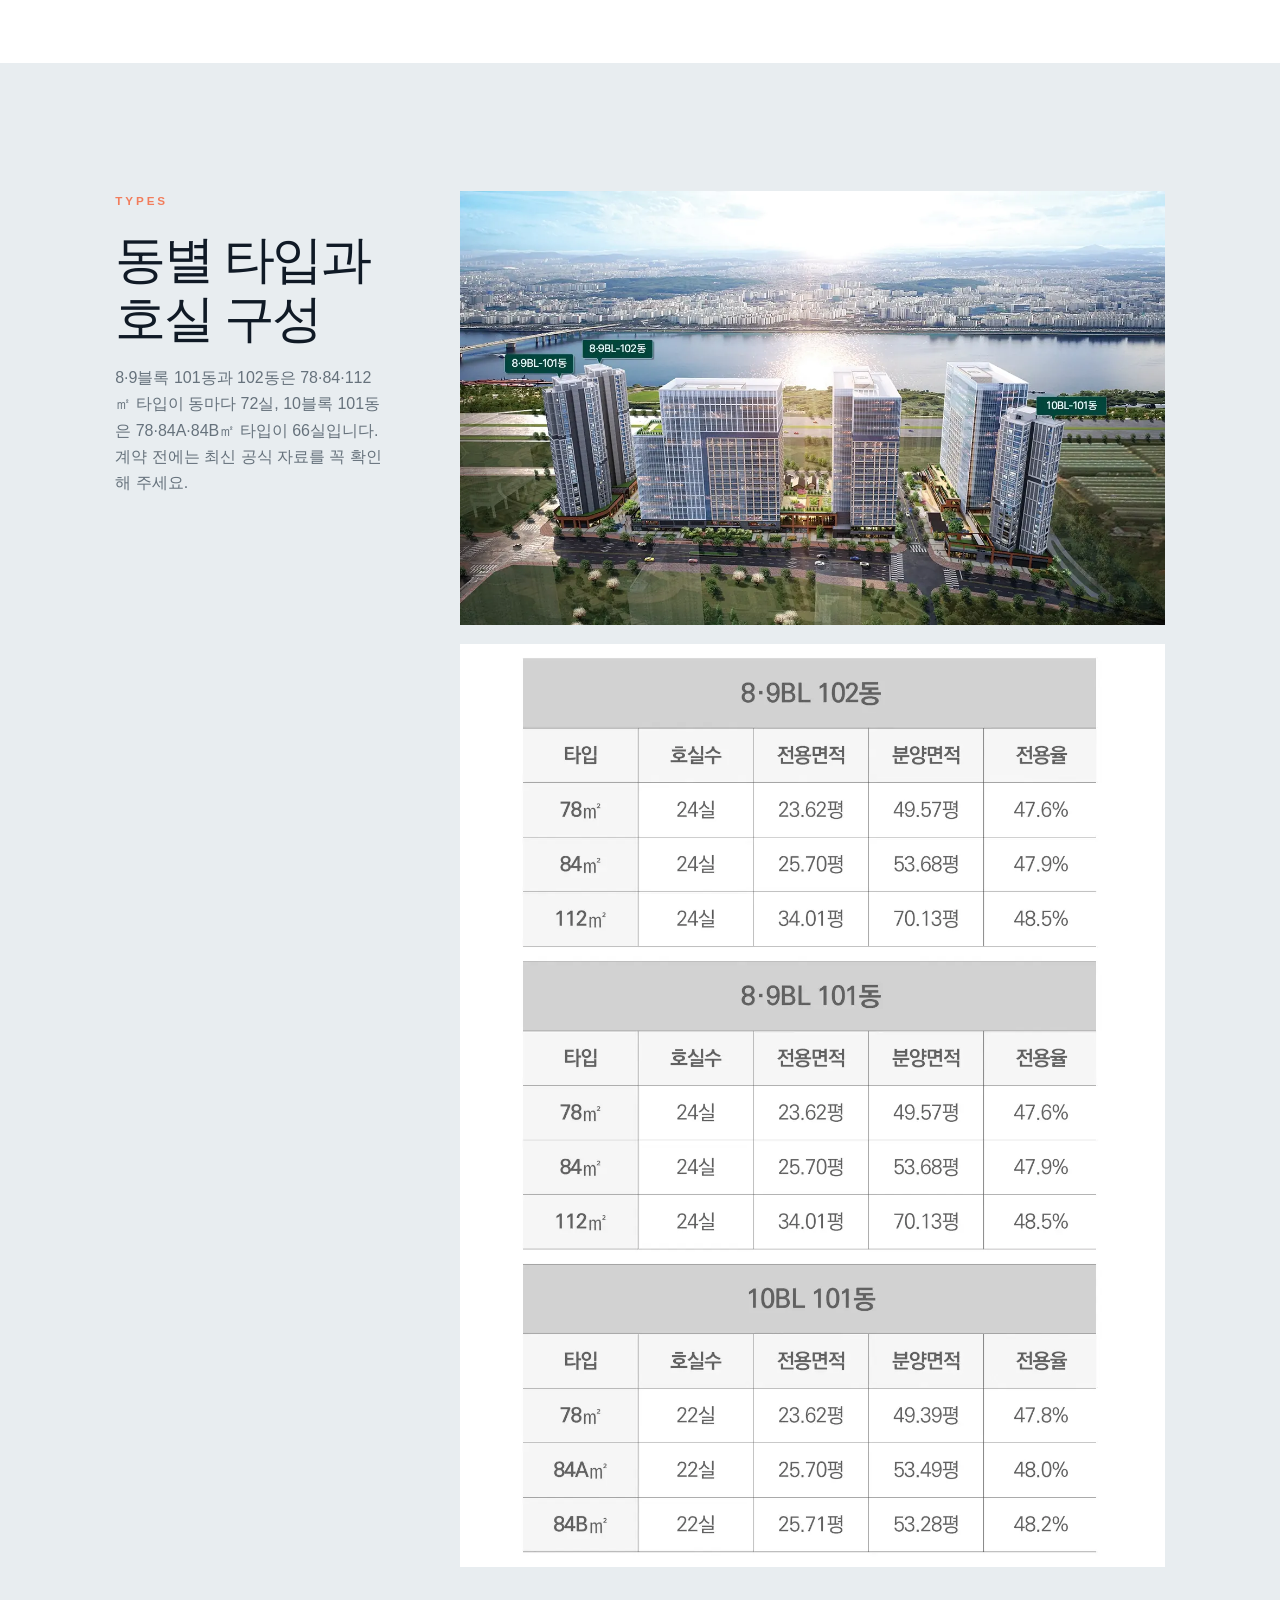
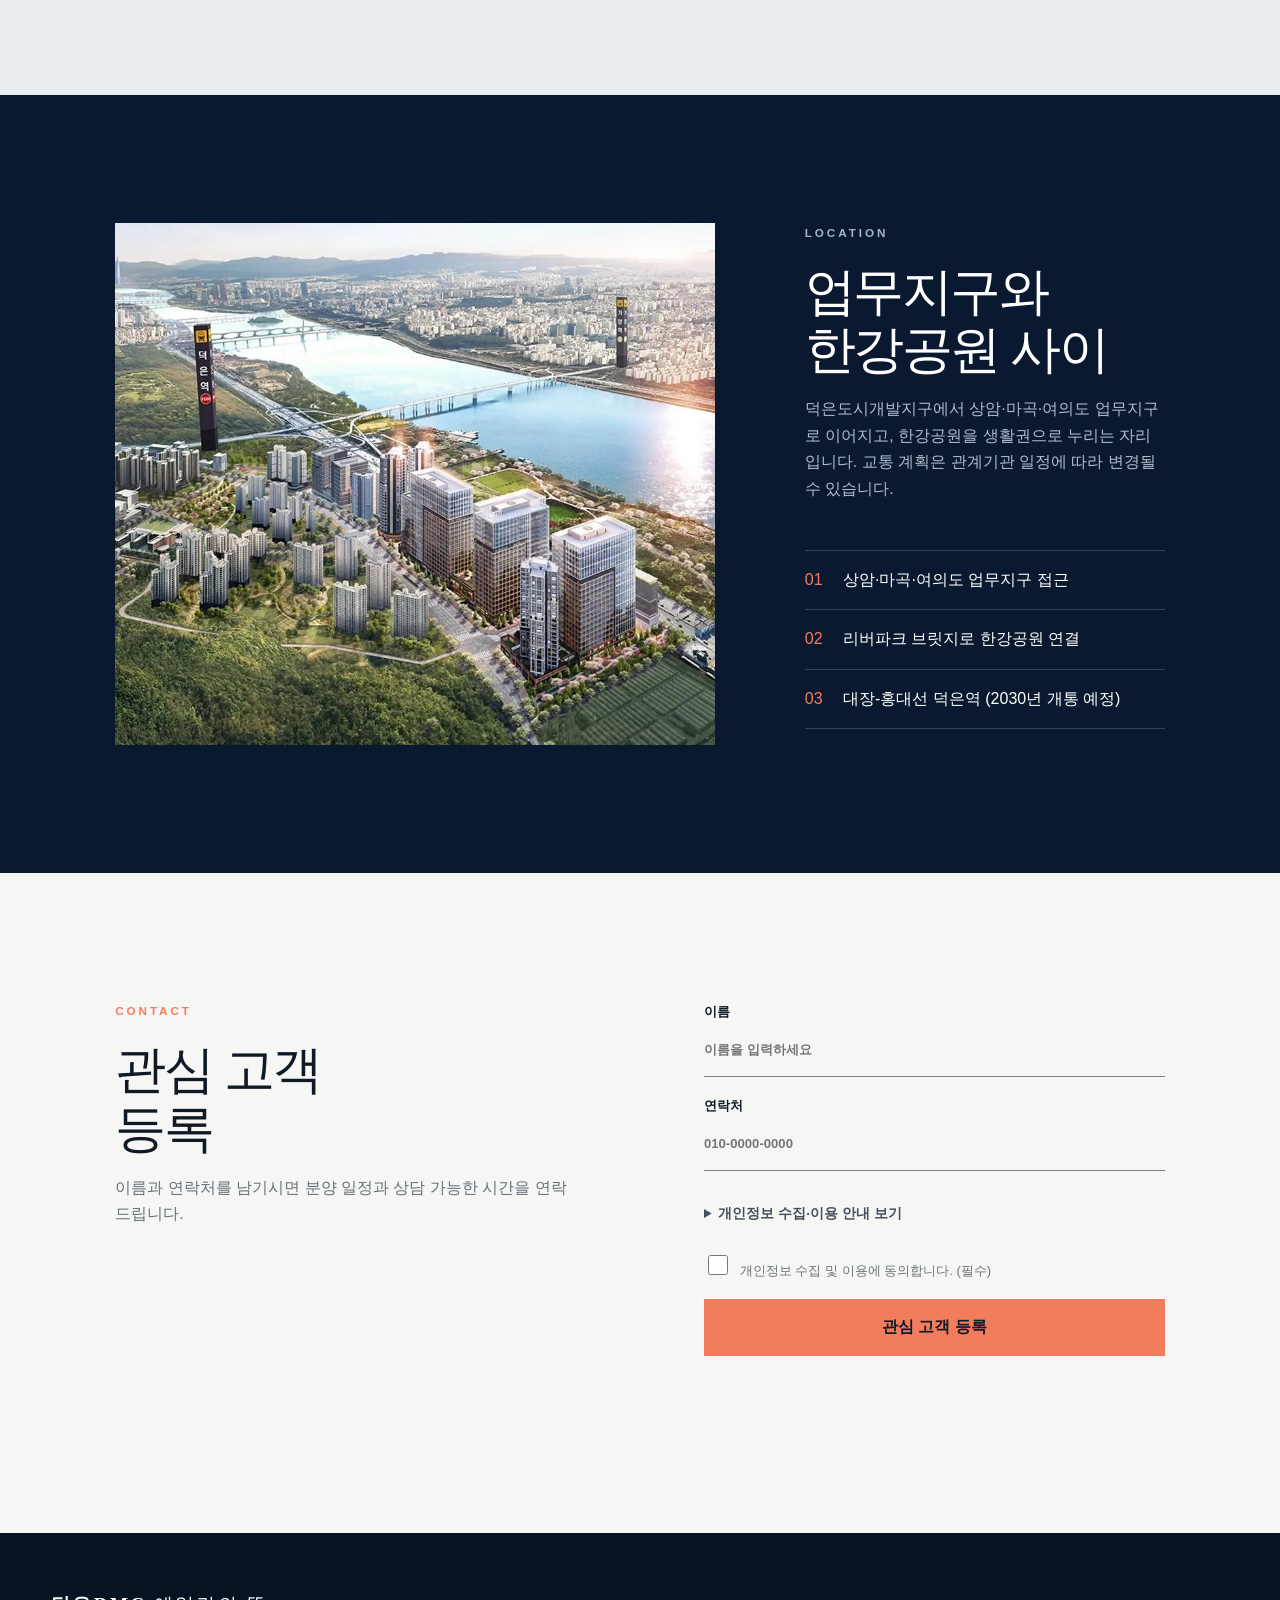
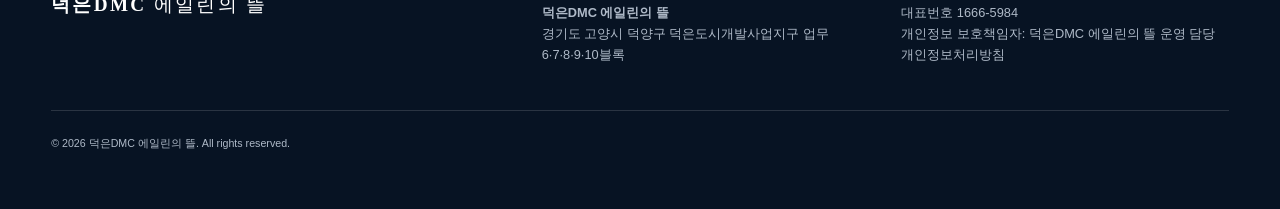
==== commit 92df05bb: "CSS·JS 캐시 갱신용 버전 표시 추가 Co-Authored-By: Claude Opus 5.5 <noreply@anthropic.com> Claude-Session: https" ====
--- a/index.html
+++ b/index.html
@@ -9,8 +9,8 @@
   <meta property="og:image" content="https://wanjunsim3-droid.github.io/isbiz/og-image.jpg"><meta property="og:image:width" content="1200"><meta property="og:image:height" content="630"><meta property="og:url" content="https://wanjunsim3-droid.github.io/isbiz/"><meta property="og:site_name" content="덕은DMC 에일린의 뜰"><meta property="og:locale" content="ko_KR"><meta name="twitter:card" content="summary_large_image"><meta name="twitter:image" content="https://wanjunsim3-droid.github.io/isbiz/og-image.jpg"><meta name="theme-color" content="#0a1930"><link rel="canonical" href="https://wanjunsim3-droid.github.io/isbiz/"><link rel="icon" href="favicon.ico" sizes="48x48"><link rel="icon" href="favicon.png" type="image/png"><link rel="apple-touch-icon" href="apple-touch-icon.png">
   <meta property="og:type" content="website">
   <title>덕은DMC 에일린의 뜰</title>
-  <link rel="stylesheet" href="styles.css">
-  <link rel="stylesheet" href="gallery.css">
+  <link rel="stylesheet" href="styles.css?v=20261122">
+  <link rel="stylesheet" href="gallery.css?v=20261122">
 </head>
 <body>
   <header class="site-header">
@@ -88,6 +88,6 @@
   </main>
 
   <footer><a class="brand" href="#top"><span>덕은DMC</span> 에일린의 뜰</a><p><b data-project></b><br><span data-address></span></p><p>대표번호 <a data-phone-link href="tel:16665984"><span data-phone></span></a><br>개인정보 보호책임자: <span data-privacy-manager></span><br><a href="privacy.html">개인정보처리방침</a></p><small>© 2026 <span data-project></span>. All rights reserved.</small></footer>
-  <script src="config.js"></script><script src="app.js"></script>
+  <script src="config.js"></script><script src="app.js?v=20261122"></script>
 </body>
 </html>
--- a/styles.css
+++ b/styles.css
@@ -2,7 +2,7 @@
 
 .consent{margin:.4rem 0 .2rem;font-size:.85rem;line-height:1.7;color:#45505c}.consent summary{cursor:pointer;font-weight:600;padding:.4rem 0}.consent ul{margin:.4rem 0;padding-left:1.1rem}.consent a{color:#315780;text-decoration:underline}.agree input{width:20px;height:20px;accent-color:#f27d5c;flex:none}
 /* 자료 이미지(글씨가 들어간 인포그래픽)는 잘리지 않게 원본 비율로 표시 */
-.gallery-track img,.gallery-track figure:first-child img{height:auto;aspect-ratio:auto;object-fit:contain}
+.gallery .gallery-track img,.gallery .gallery-track figure:first-child img{height:auto;aspect-ratio:auto;object-fit:contain}
 .gallery-track a{display:block;cursor:zoom-in}
 .overview-images img{height:auto}
 @media(max-width:820px){
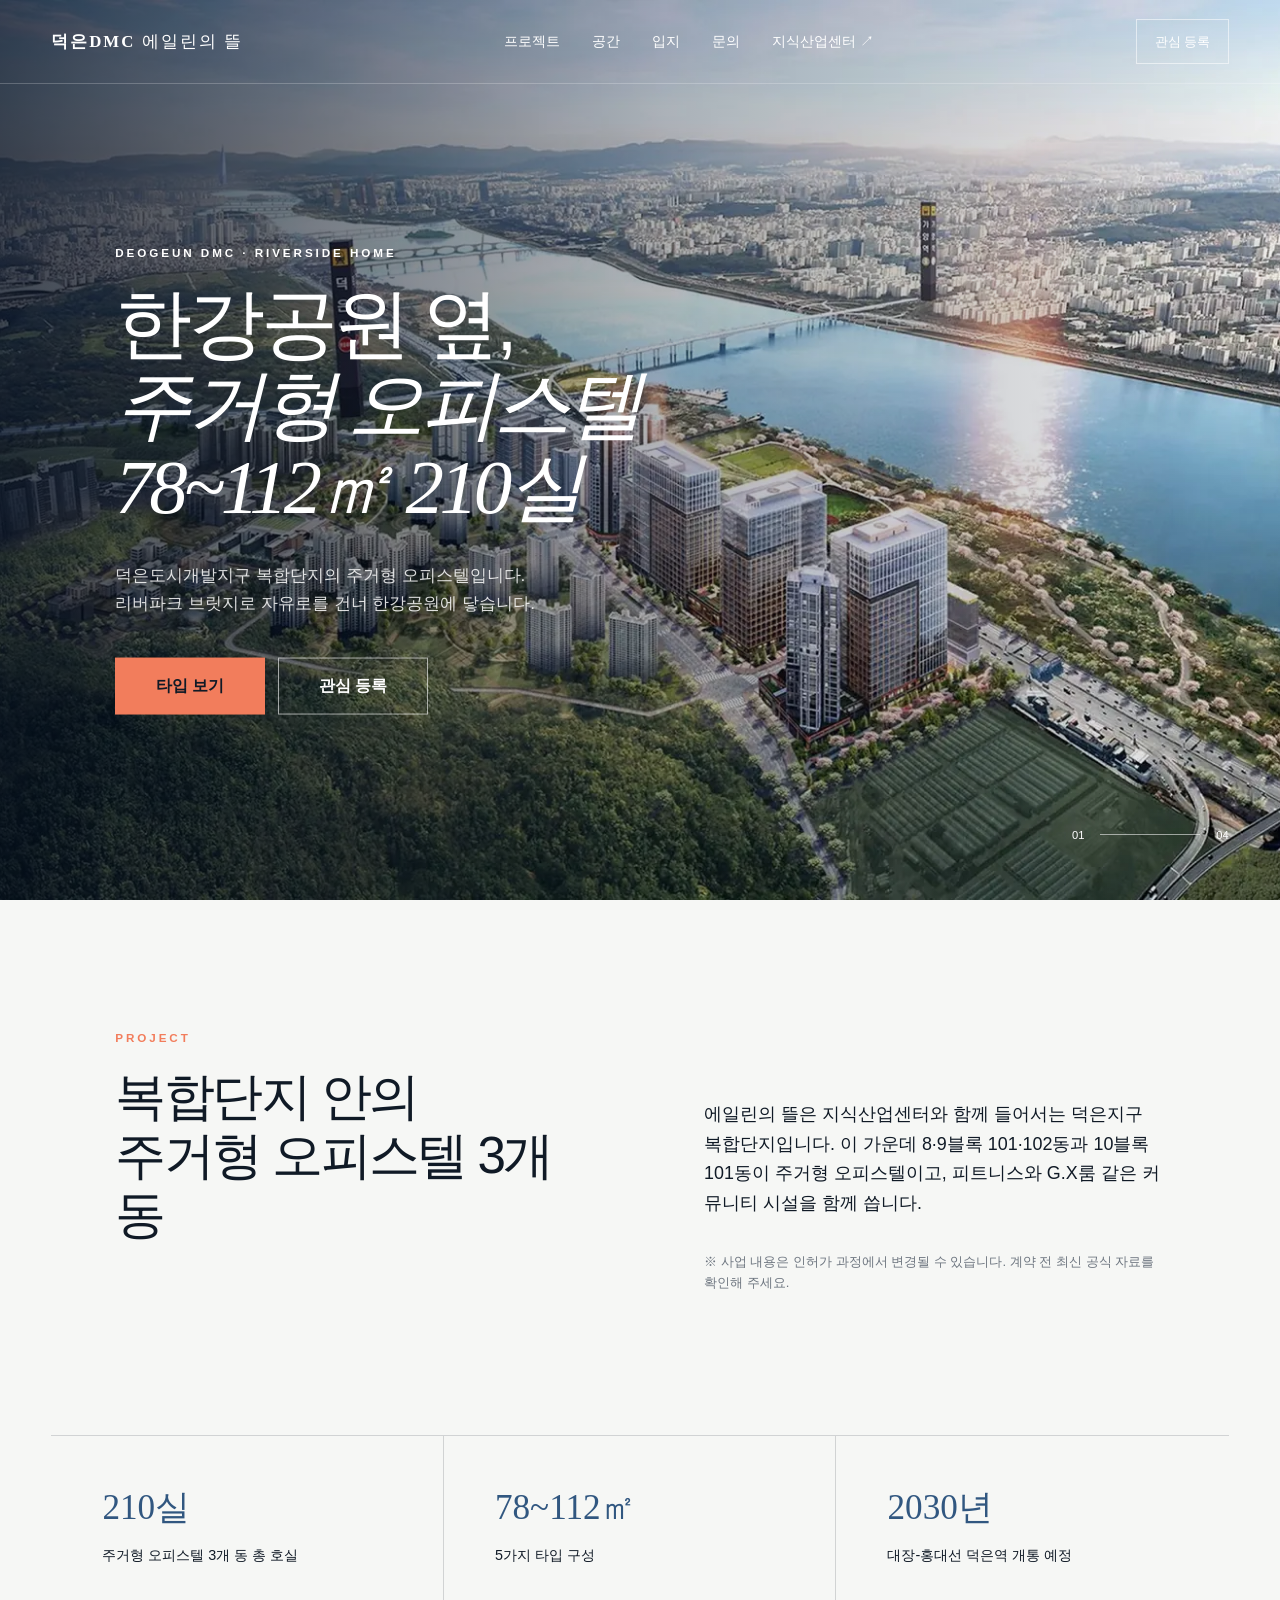
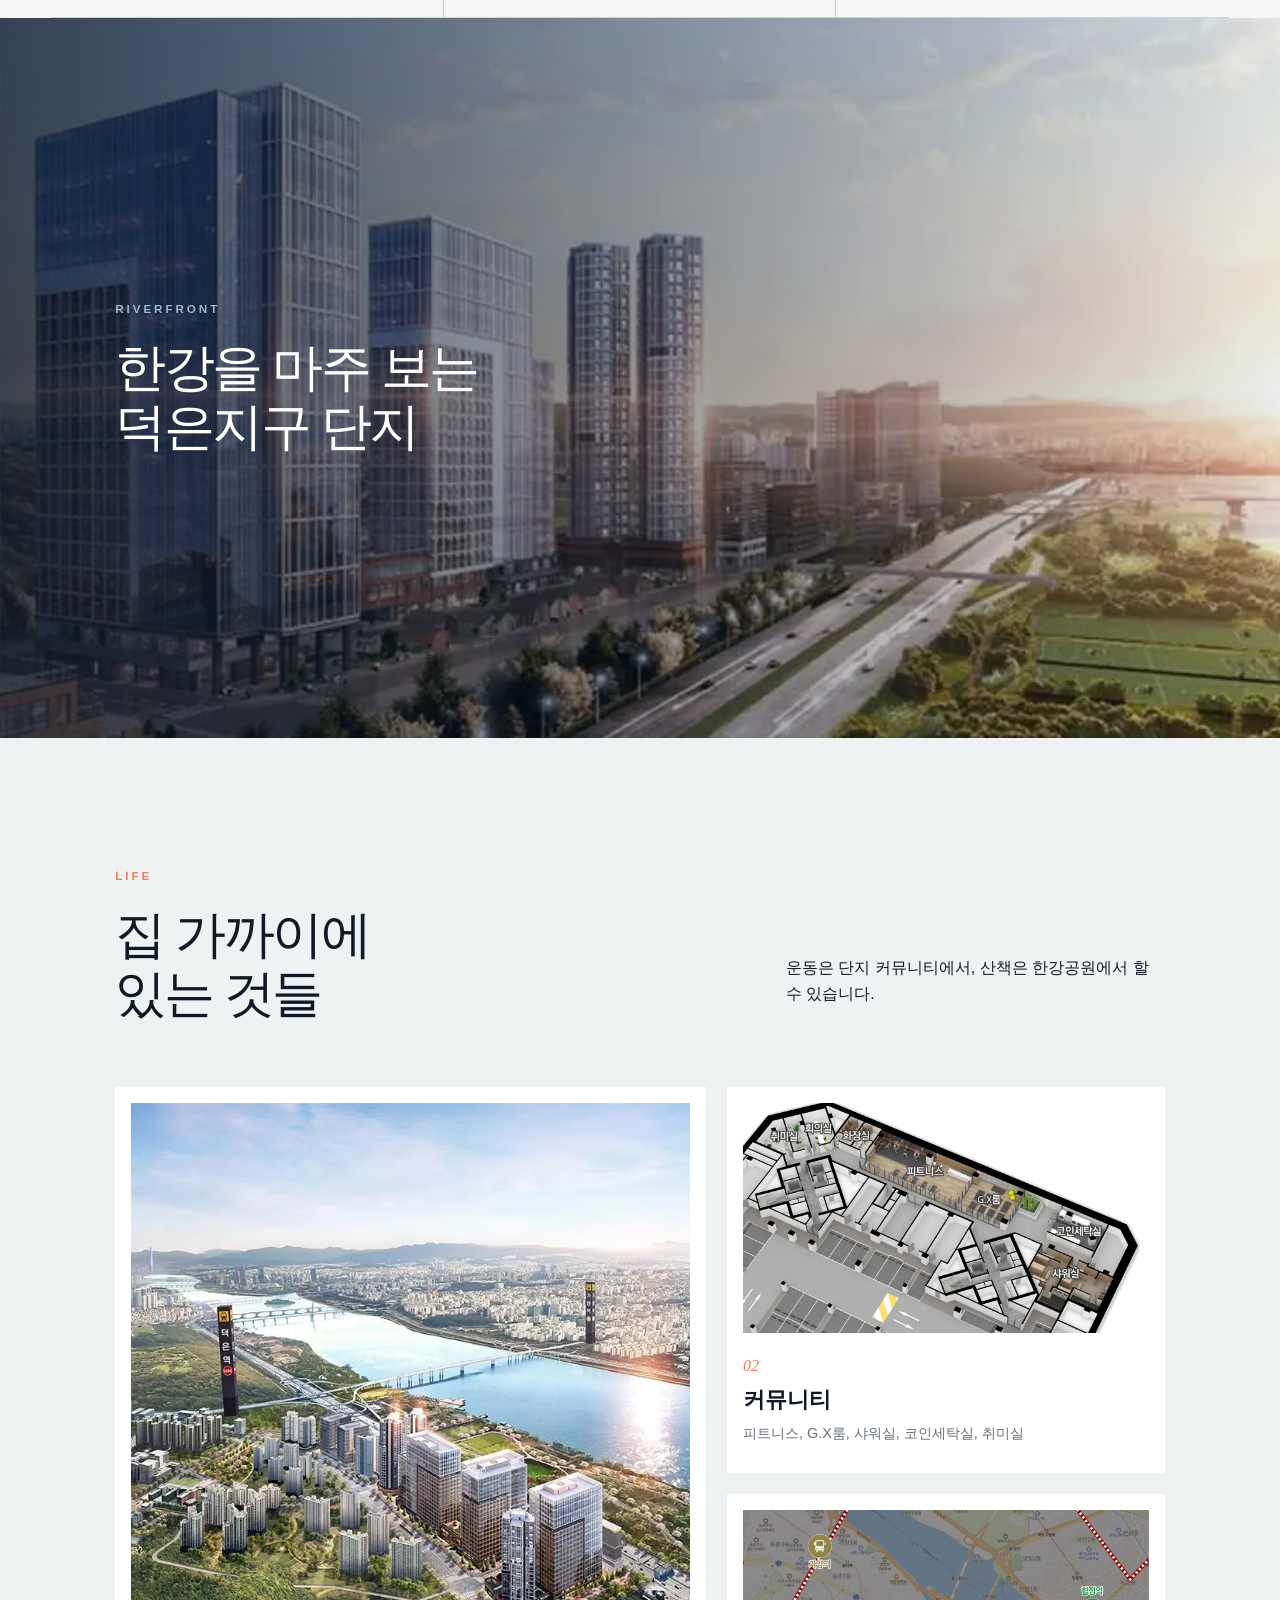
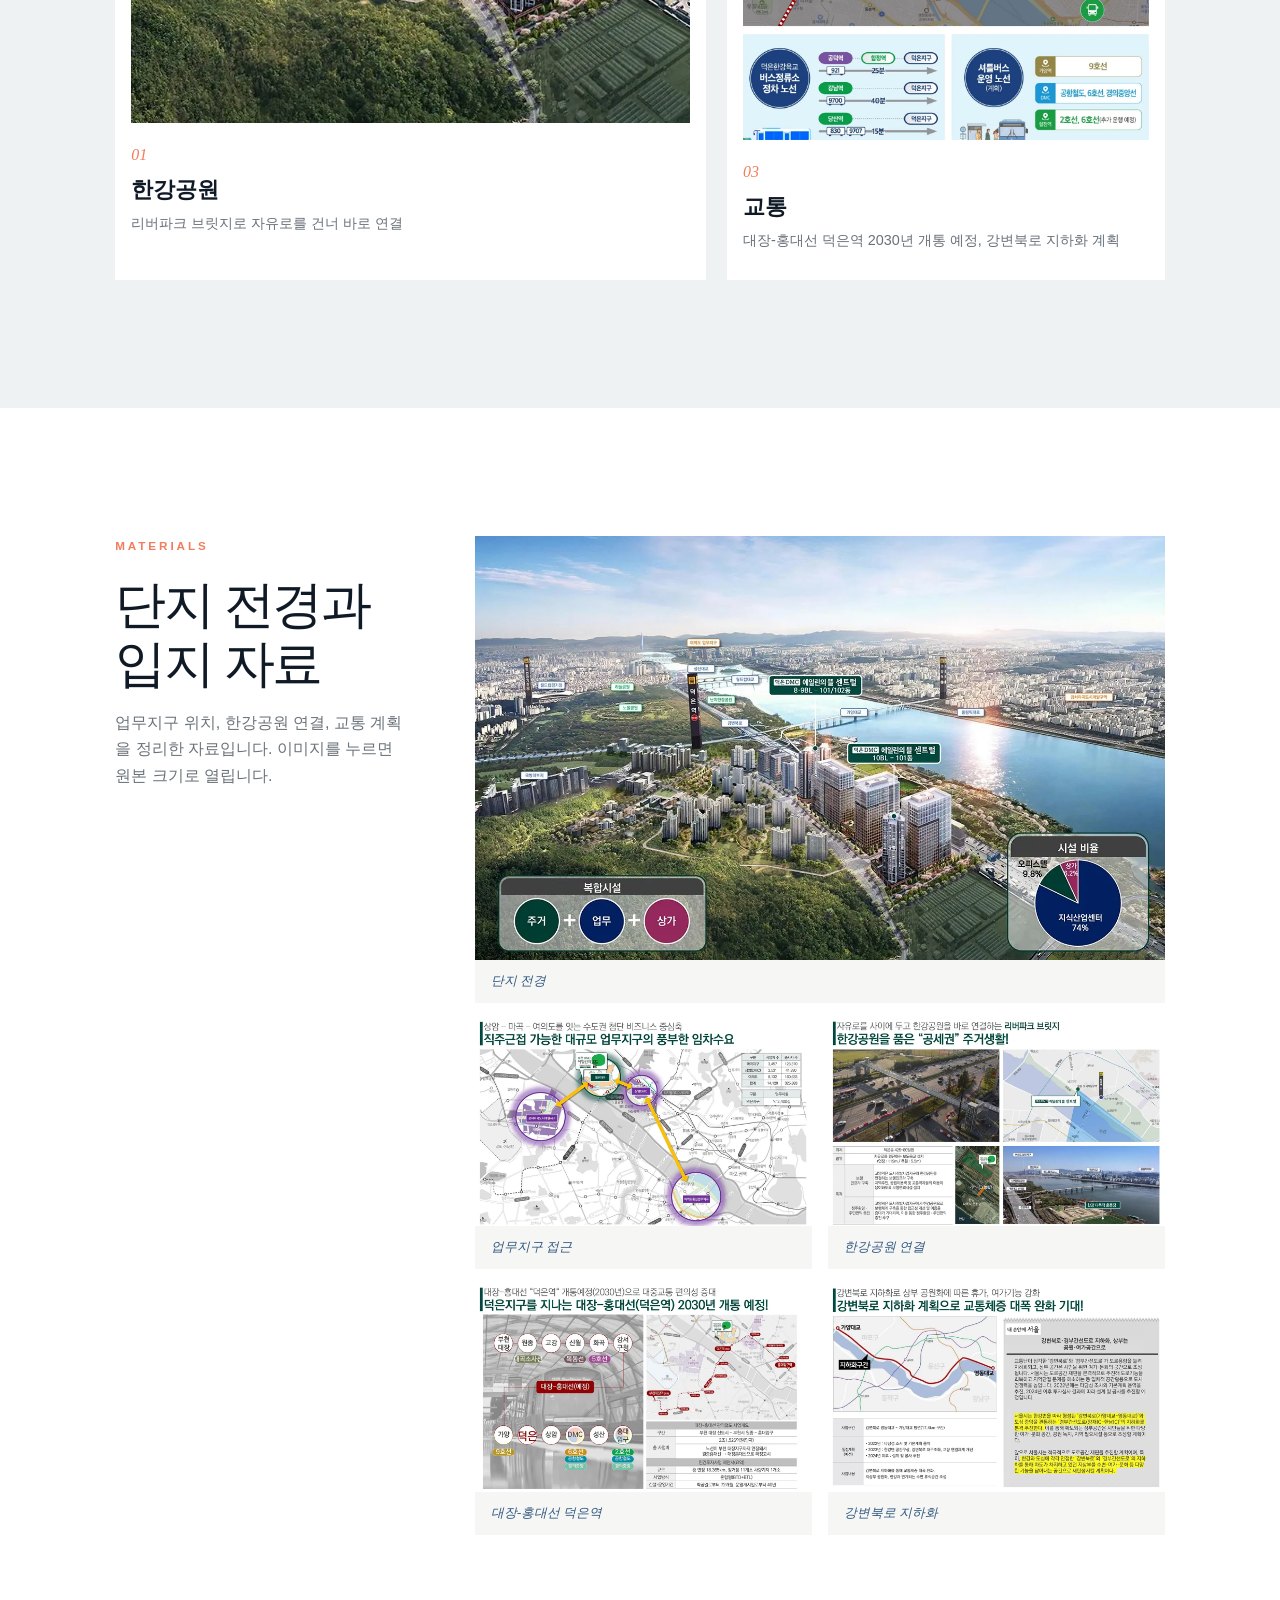
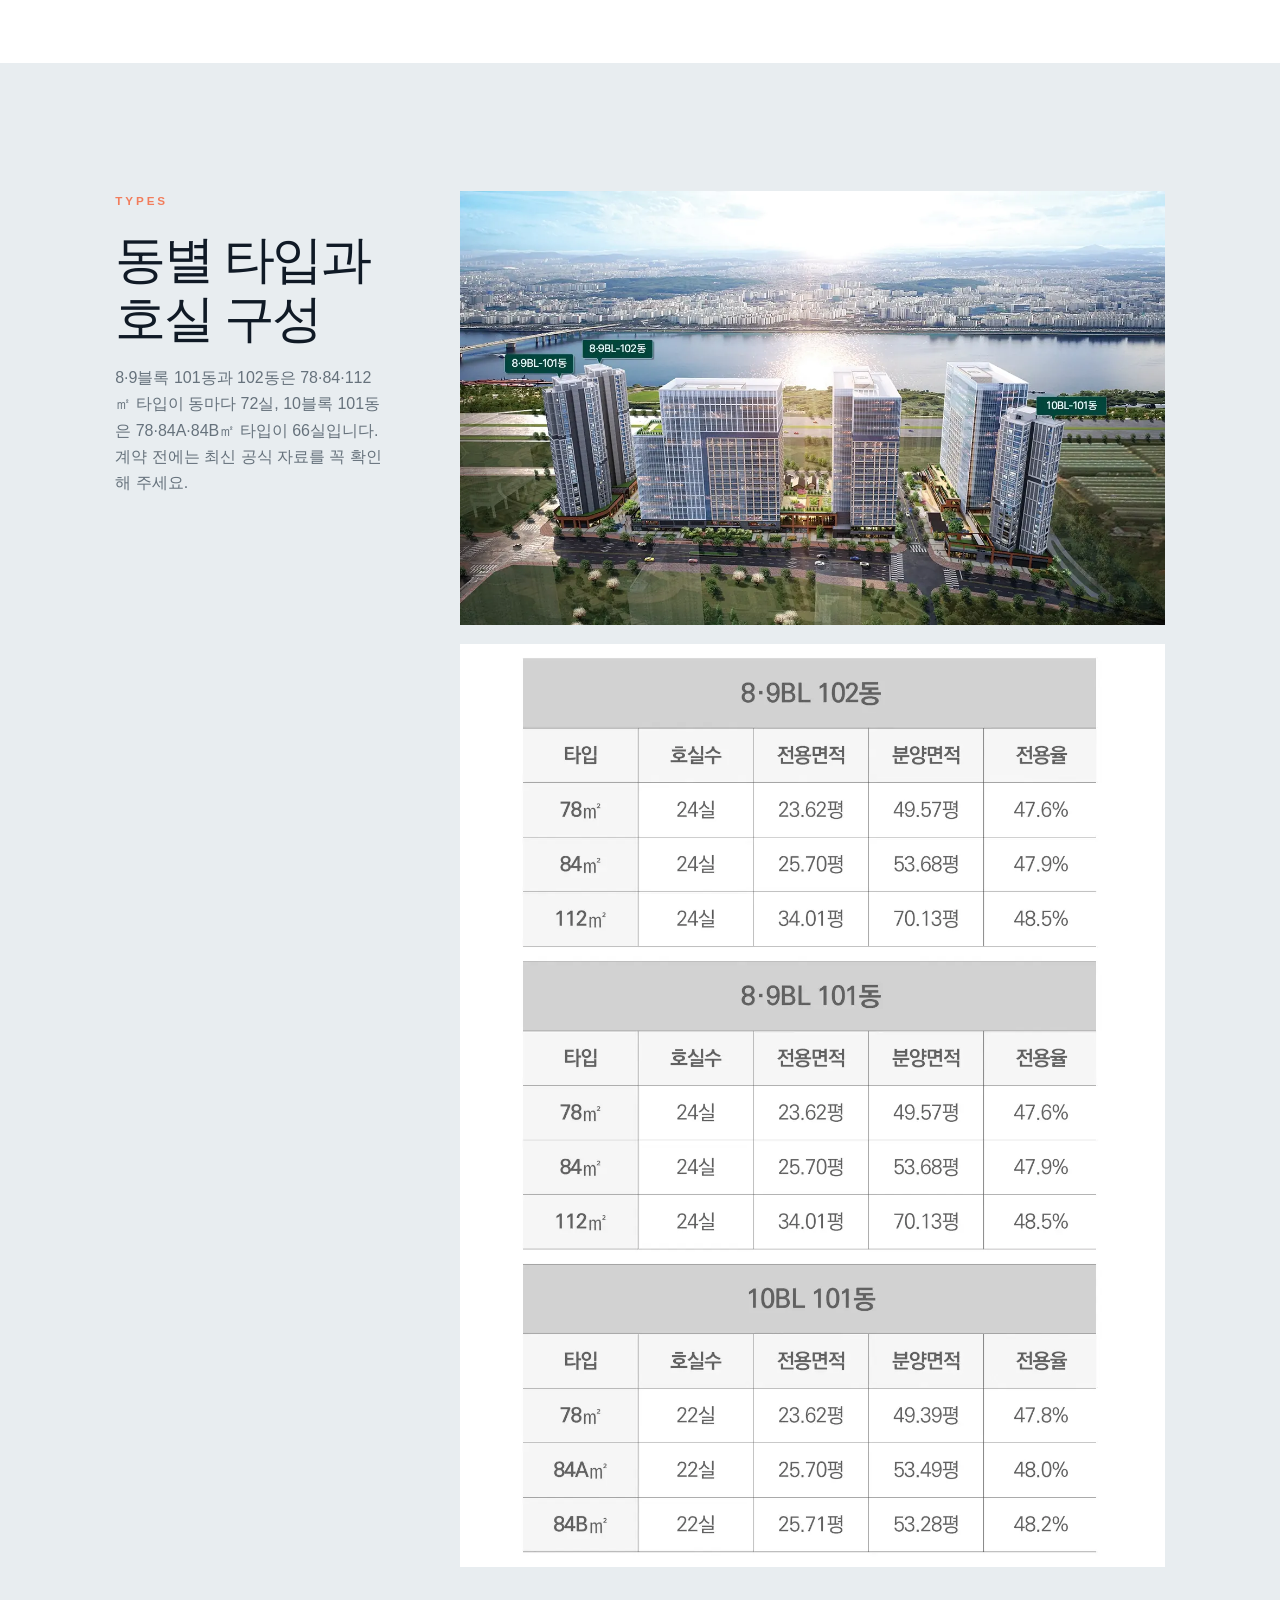
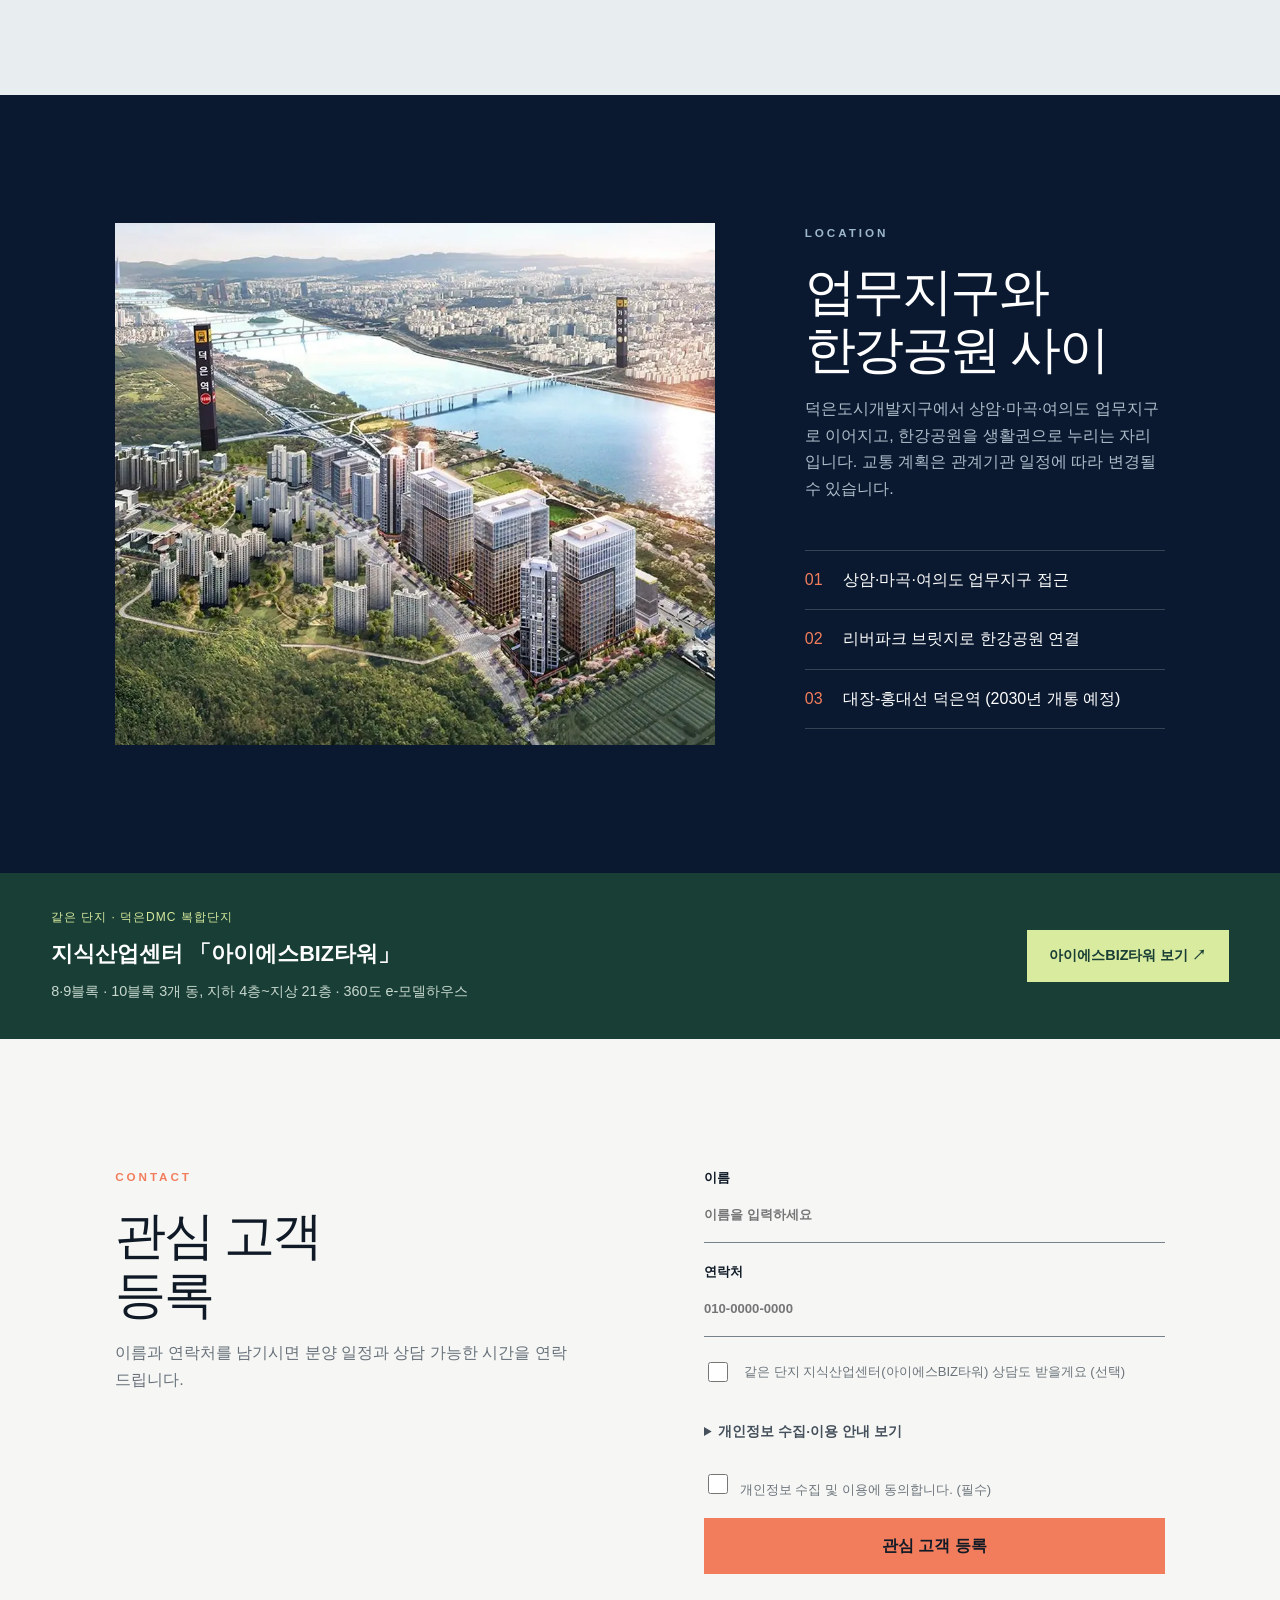
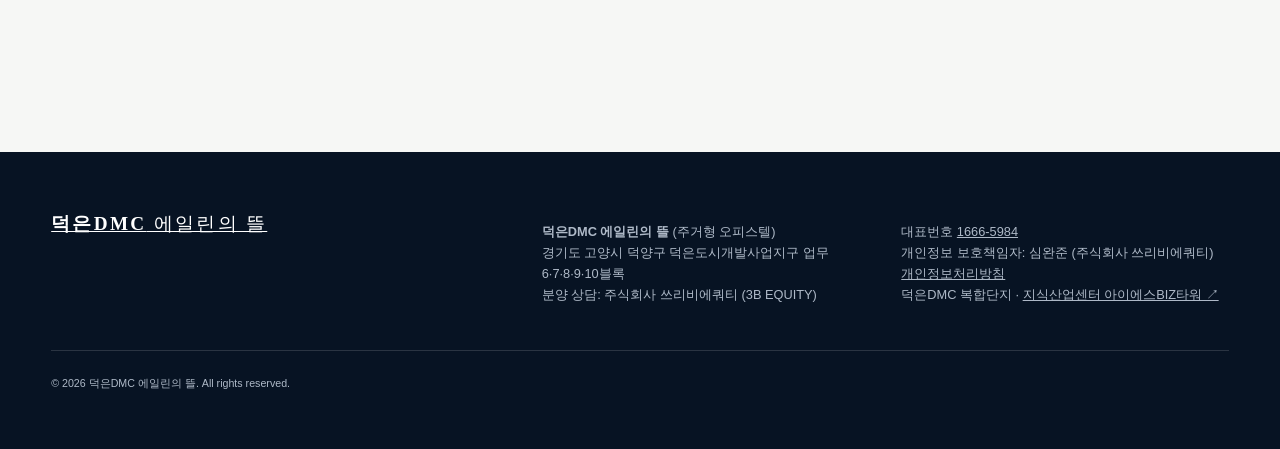
==== commit b5aac9e6: "아이에스BIZ타워 연결, 주거형 오피스텔 표기, 보호책임자 쓰리비에쿼티 심완준으로 통일, 지식산업센터 상담 선택·유입경로 기록 Co-Authored-By: Claude Opus 5" ====
--- a/index.html
+++ b/index.html
@@ -3,21 +3,21 @@
 <head>
   <meta charset="utf-8">
   <meta name="viewport" content="width=device-width,initial-scale=1">
-  <meta name="description" content="덕은DMC 에일린의 뜰 — 한강공원 옆 주거동 3개 동, 78~112㎡ 210실">
+  <meta name="description" content="덕은DMC 에일린의 뜰 — 한강공원 옆 주거형 오피스텔 3개 동, 78~112㎡ 210실">
   <meta property="og:title" content="덕은DMC 에일린의 뜰">
-  <meta property="og:description" content="한강공원 옆 주거동 3개 동, 78~112㎡ 210실 · 관심고객 1666-5984">
+  <meta property="og:description" content="한강공원 옆 주거형 오피스텔 3개 동, 78~112㎡ 210실 · 관심고객 1666-5984">
   <meta property="og:image" content="https://wanjunsim3-droid.github.io/isbiz/og-image.jpg"><meta property="og:image:width" content="1200"><meta property="og:image:height" content="630"><meta property="og:url" content="https://wanjunsim3-droid.github.io/isbiz/"><meta property="og:site_name" content="덕은DMC 에일린의 뜰"><meta property="og:locale" content="ko_KR"><meta name="twitter:card" content="summary_large_image"><meta name="twitter:image" content="https://wanjunsim3-droid.github.io/isbiz/og-image.jpg"><meta name="theme-color" content="#0a1930"><link rel="canonical" href="https://wanjunsim3-droid.github.io/isbiz/"><link rel="icon" href="favicon.ico" sizes="48x48"><link rel="icon" href="favicon.png" type="image/png"><link rel="apple-touch-icon" href="apple-touch-icon.png">
   <meta property="og:type" content="website">
   <title>덕은DMC 에일린의 뜰</title>
-  <link rel="stylesheet" href="styles.css?v=20261122">
-  <link rel="stylesheet" href="gallery.css?v=20261122">
+  <link rel="stylesheet" href="styles.css?v=20261122b">
+  <link rel="stylesheet" href="gallery.css?v=20261122b">
 </head>
 <body>
   <header class="site-header">
     <a class="brand" href="#top" aria-label="처음으로"><span>덕은DMC</span> 에일린의 뜰</a>
     <button class="menu-button" aria-expanded="false" aria-controls="nav">메뉴</button>
     <nav id="nav" aria-label="주요 메뉴">
-      <a href="#story">프로젝트</a><a href="#places">공간</a><a href="#location">입지</a><a href="#contact">문의</a>
+      <a href="#story">프로젝트</a><a href="#places">공간</a><a href="#location">입지</a><a href="#contact">문의</a><a class="nav-sister" href="https://wanjunsim3-droid.github.io/isbiztower/?from=isbiz" target="_blank" rel="noopener">지식산업센터 ↗</a>
     </nav>
     <a class="header-cta" href="#contact">관심 등록</a>
   </header>
@@ -28,20 +28,20 @@
       <div class="hero-shade"></div>
       <div class="hero-content">
         <p class="eyebrow">DEOGEUN DMC · RIVERSIDE HOME</p>
-        <h1 id="hero-title">한강공원 옆,<br><em>78~112㎡ 주거 210실</em></h1>
-        <p class="hero-copy">덕은도시개발지구 복합단지의 주거동입니다.<br>리버파크 브릿지로 자유로를 건너 한강공원에 닿습니다.</p>
+        <h1 id="hero-title">한강공원 옆,<br><em>주거형 오피스텔<br>78~112㎡ 210실</em></h1>
+        <p class="hero-copy">덕은도시개발지구 복합단지의 주거형 오피스텔입니다.<br>리버파크 브릿지로 자유로를 건너 한강공원에 닿습니다.</p>
         <div class="hero-actions"><a class="button primary" href="#types">타입 보기</a><a class="button ghost" href="#contact">관심 등록</a></div>
       </div>
       <div class="hero-index" aria-hidden="true"><span>01</span><i></i><span>04</span></div>
     </section>
 
     <section id="story" class="intro section-pad">
-      <div><p class="section-label">PROJECT</p><h2>복합단지 안의<br>주거동 3개 동</h2></div>
-      <div class="intro-copy"><p>에일린의 뜰은 지식산업센터와 함께 들어서는 덕은지구 복합단지입니다. 이 가운데 8·9블록 101·102동과 10블록 101동이 주거동이고, 피트니스와 G.X룸 같은 커뮤니티 시설을 함께 씁니다.</p><p class="disclaimer">※ 사업 내용은 인허가 과정에서 변경될 수 있습니다. 계약 전 최신 공식 자료를 확인해 주세요.</p></div>
+      <div><p class="section-label">PROJECT</p><h2>복합단지 안의<br>주거형 오피스텔 3개 동</h2></div>
+      <div class="intro-copy"><p>에일린의 뜰은 지식산업센터와 함께 들어서는 덕은지구 복합단지입니다. 이 가운데 8·9블록 101·102동과 10블록 101동이 주거형 오피스텔이고, 피트니스와 G.X룸 같은 커뮤니티 시설을 함께 씁니다.</p><p class="disclaimer">※ 사업 내용은 인허가 과정에서 변경될 수 있습니다. 계약 전 최신 공식 자료를 확인해 주세요.</p></div>
     </section>
 
     <section class="stats" aria-label="프로젝트 핵심 가치">
-      <article><strong>210실</strong><span>주거동 3개 동 총 호실</span></article>
+      <article><strong>210실</strong><span>주거형 오피스텔 3개 동 총 호실</span></article>
       <article><strong>78~112㎡</strong><span>5가지 타입 구성</span></article>
       <article><strong>2030년</strong><span>대장-홍대선 덕은역 개통 예정</span></article>
     </section>
@@ -81,13 +81,14 @@
       <div class="location-copy"><p class="section-label light">LOCATION</p><h2>업무지구와<br>한강공원 사이</h2><p>덕은도시개발지구에서 상암·마곡·여의도 업무지구로 이어지고, 한강공원을 생활권으로 누리는 자리입니다. 교통 계획은 관계기관 일정에 따라 변경될 수 있습니다.</p><ul><li><span>01</span> 상암·마곡·여의도 업무지구 접근</li><li><span>02</span> 리버파크 브릿지로 한강공원 연결</li><li><span>03</span> 대장-홍대선 덕은역 (2030년 개통 예정)</li></ul></div>
     </section>
 
+    <section class="sister-band" aria-label="같은 단지 지식산업센터"><div><span class="sister-label">같은 단지 · 덕은DMC 복합단지</span><strong>지식산업센터 「아이에스BIZ타워」</strong><p>8·9블록 · 10블록 3개 동, 지하 4층~지상 21층 · 360도 e-모델하우스</p></div><a class="sister-link" href="https://wanjunsim3-droid.github.io/isbiztower/?from=isbiz" target="_blank" rel="noopener">아이에스BIZ타워 보기 ↗</a></section>
     <section id="contact" class="contact section-pad">
       <div><p class="section-label">CONTACT</p><h2>관심 고객<br>등록</h2><p>이름과 연락처를 남기시면 분양 일정과 상담 가능한 시간을 연락드립니다.</p></div>
-      <form id="interest-form"><label>이름<input name="name" autocomplete="name" placeholder="이름을 입력하세요" required></label><label>연락처<input name="phone" inputmode="tel" autocomplete="tel" placeholder="010-0000-0000" required></label><input type="text" name="_honey" tabindex="-1" autocomplete="off" aria-hidden="true" style="position:absolute;left:-9999px;opacity:0"><details class="consent"><summary>개인정보 수집·이용 안내 보기</summary><ul><li>수집 항목: 이름, 연락처</li><li>이용 목적: 관심 고객 등록, 분양 소식 및 상담 일정 안내</li><li>보유 기간: 등록일로부터 1년 또는 동의 철회 시까지</li><li>전송 위탁: FormSubmit(formsubmit.co)을 통해 운영 담당자 이메일로 전달</li><li>동의를 거부할 수 있으며, 이 경우 관심 고객 등록이 제한됩니다. 대표번호 1666-5984로 전화 상담은 가능합니다.</li></ul><a href="privacy.html" target="_blank" rel="noopener">개인정보처리방침 전문 보기</a></details><label class="agree"><input type="checkbox" required> 개인정보 수집 및 이용에 동의합니다. (필수)</label><button class="button primary" type="submit">관심 고객 등록</button><p id="form-message" role="status"></p></form>
+      <form id="interest-form"><label>이름<input name="name" autocomplete="name" placeholder="이름을 입력하세요" required></label><label>연락처<input name="phone" inputmode="tel" autocomplete="tel" placeholder="010-0000-0000" required></label><input type="text" name="_honey" tabindex="-1" autocomplete="off" aria-hidden="true" style="position:absolute;left:-9999px;opacity:0"><label class="agree biz-opt"><input type="checkbox" name="biz"> 같은 단지 지식산업센터(아이에스BIZ타워) 상담도 받을게요 (선택)</label><details class="consent"><summary>개인정보 수집·이용 안내 보기</summary><ul><li>수집 항목: 이름, 연락처</li><li>이용 목적: 관심 고객 등록, 분양 소식 및 상담 일정 안내 (지식산업센터 상담을 선택한 경우 해당 상담 안내 포함)</li><li>수신처: 주식회사 쓰리비에쿼티 (개인정보 보호책임자 심완준)</li><li>보유 기간: 등록일로부터 1년 또는 동의 철회 시까지</li><li>전송 위탁: FormSubmit(formsubmit.co)을 통해 운영 담당자 이메일로 전달</li><li>동의를 거부할 수 있으며, 이 경우 관심 고객 등록이 제한됩니다. 대표번호 1666-5984로 전화 상담은 가능합니다.</li></ul><a href="privacy.html" target="_blank" rel="noopener">개인정보처리방침 전문 보기</a></details><label class="agree"><input type="checkbox" required> 개인정보 수집 및 이용에 동의합니다. (필수)</label><button class="button primary" type="submit">관심 고객 등록</button><p id="form-message" role="status"></p></form>
     </section>
   </main>
 
-  <footer><a class="brand" href="#top"><span>덕은DMC</span> 에일린의 뜰</a><p><b data-project></b><br><span data-address></span></p><p>대표번호 <a data-phone-link href="tel:16665984"><span data-phone></span></a><br>개인정보 보호책임자: <span data-privacy-manager></span><br><a href="privacy.html">개인정보처리방침</a></p><small>© 2026 <span data-project></span>. All rights reserved.</small></footer>
-  <script src="config.js"></script><script src="app.js?v=20261122"></script>
+  <footer><a class="brand" href="#top"><span>덕은DMC</span> 에일린의 뜰</a><p><b data-project></b> (주거형 오피스텔)<br><span data-address></span><br>분양 상담: 주식회사 쓰리비에쿼티 (3B EQUITY)</p><p>대표번호 <a data-phone-link href="tel:16665984"><span data-phone></span></a><br>개인정보 보호책임자: <span data-privacy-manager></span><br><a href="privacy.html">개인정보처리방침</a><br>덕은DMC 복합단지 · <a href="https://wanjunsim3-droid.github.io/isbiztower/?from=isbiz" target="_blank" rel="noopener">지식산업센터 아이에스BIZ타워 ↗</a></p><small>© 2026 <span data-project></span>. All rights reserved.</small></footer>
+  <script src="config.js"></script><script src="app.js?v=20261122b"></script>
 </body>
 </html>
--- a/styles.css
+++ b/styles.css
@@ -10,3 +10,5 @@
   .art-one{aspect-ratio:1300/800}.art-two{aspect-ratio:1300/770}.art-three{aspect-ratio:1300/1530}
   .map-art{min-height:0}.location-photo img{height:auto;object-fit:contain}
 }
+
+.sister-band{display:flex;align-items:center;justify-content:space-between;gap:1.5rem;flex-wrap:wrap;background:#183e35;color:#fff;padding:2.2rem max(4vw,16px)}.sister-label{display:block;font-size:.75rem;letter-spacing:.08em;color:#d8eb9f;margin-bottom:.5rem}.sister-band strong{font-size:1.35rem;font-weight:600}.sister-band p{margin:.5rem 0 0;color:#c8d8cf;font-size:.9rem}.sister-link{flex:none;padding:.9rem 1.4rem;background:#d8eb9f;color:#183e35;font-weight:700;font-size:.9rem;text-decoration:none}.sister-link:hover{background:#e7f3c4}.biz-opt{display:flex;align-items:center;gap:.5rem;margin:.3rem 0}footer a{color:inherit;text-decoration:underline}@media(max-width:820px){.sister-link{width:100%;text-align:center}.site-header nav .nav-sister{opacity:.85}}
